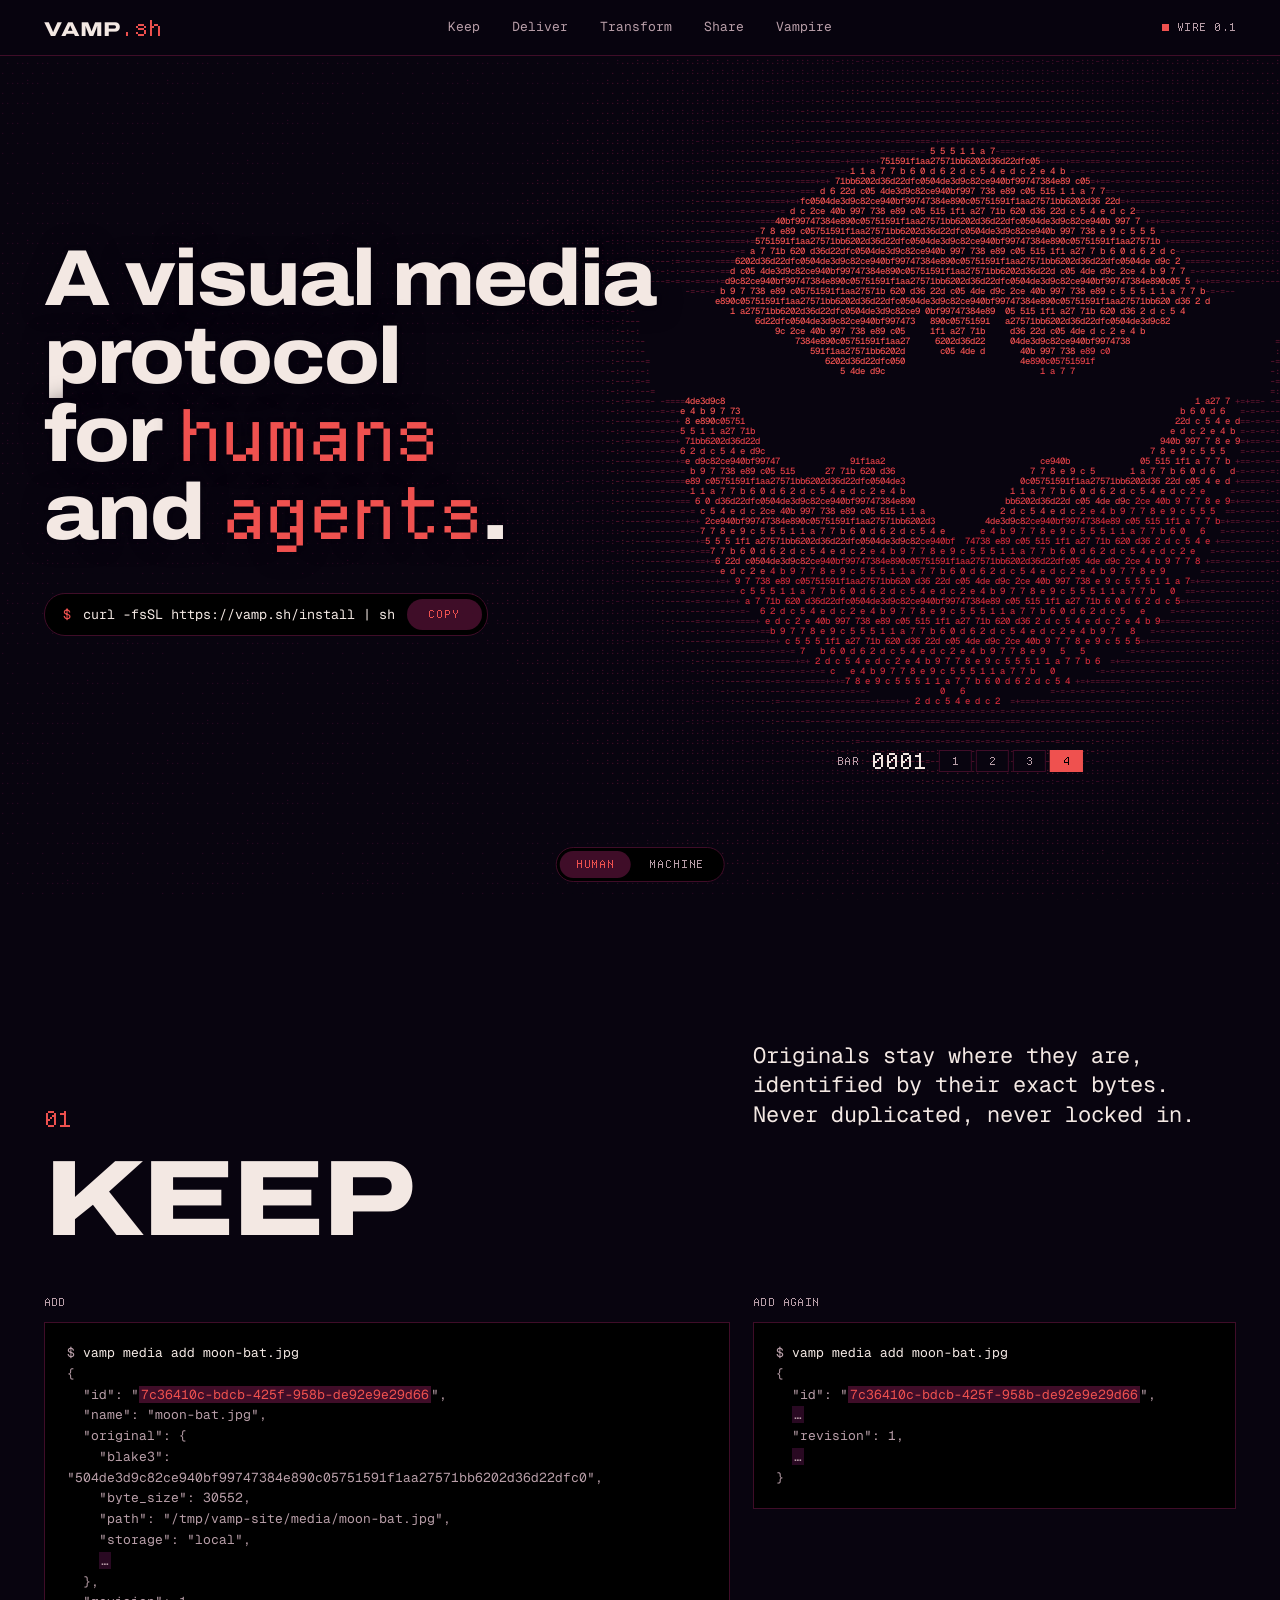
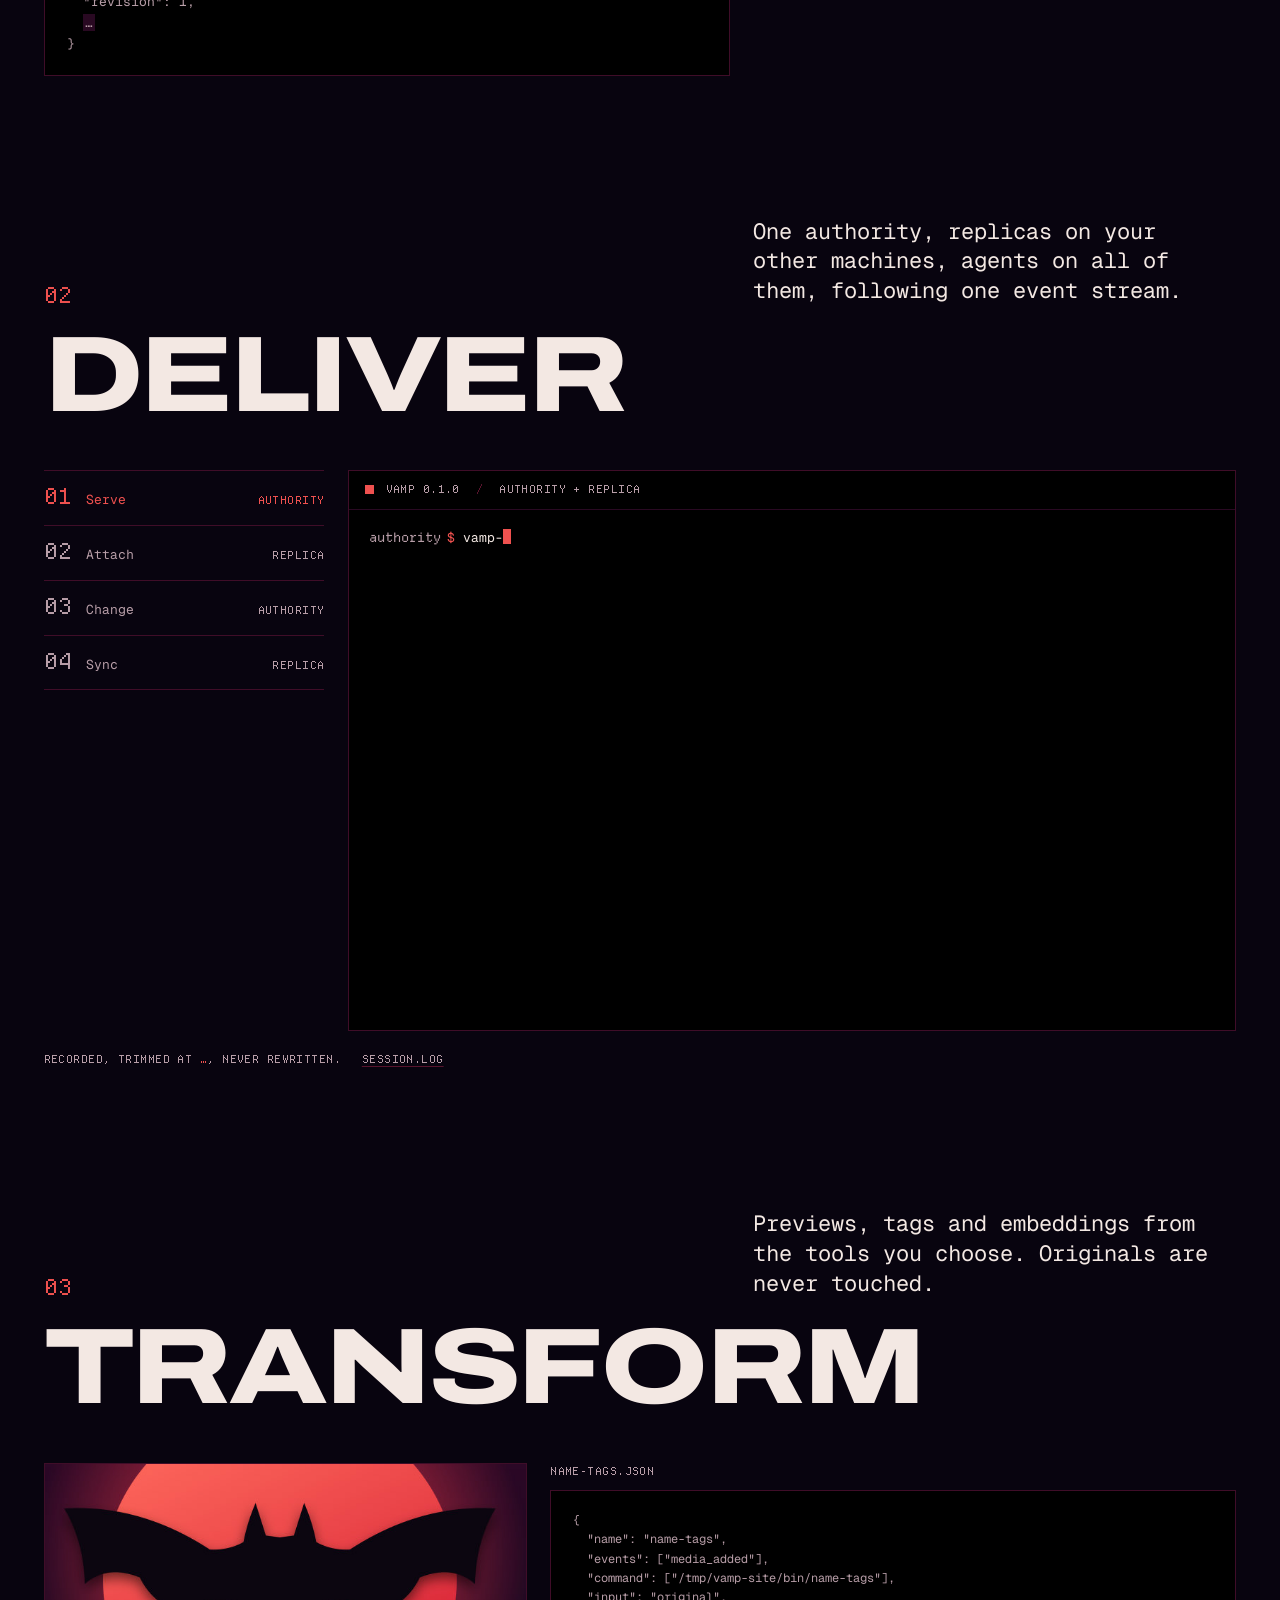
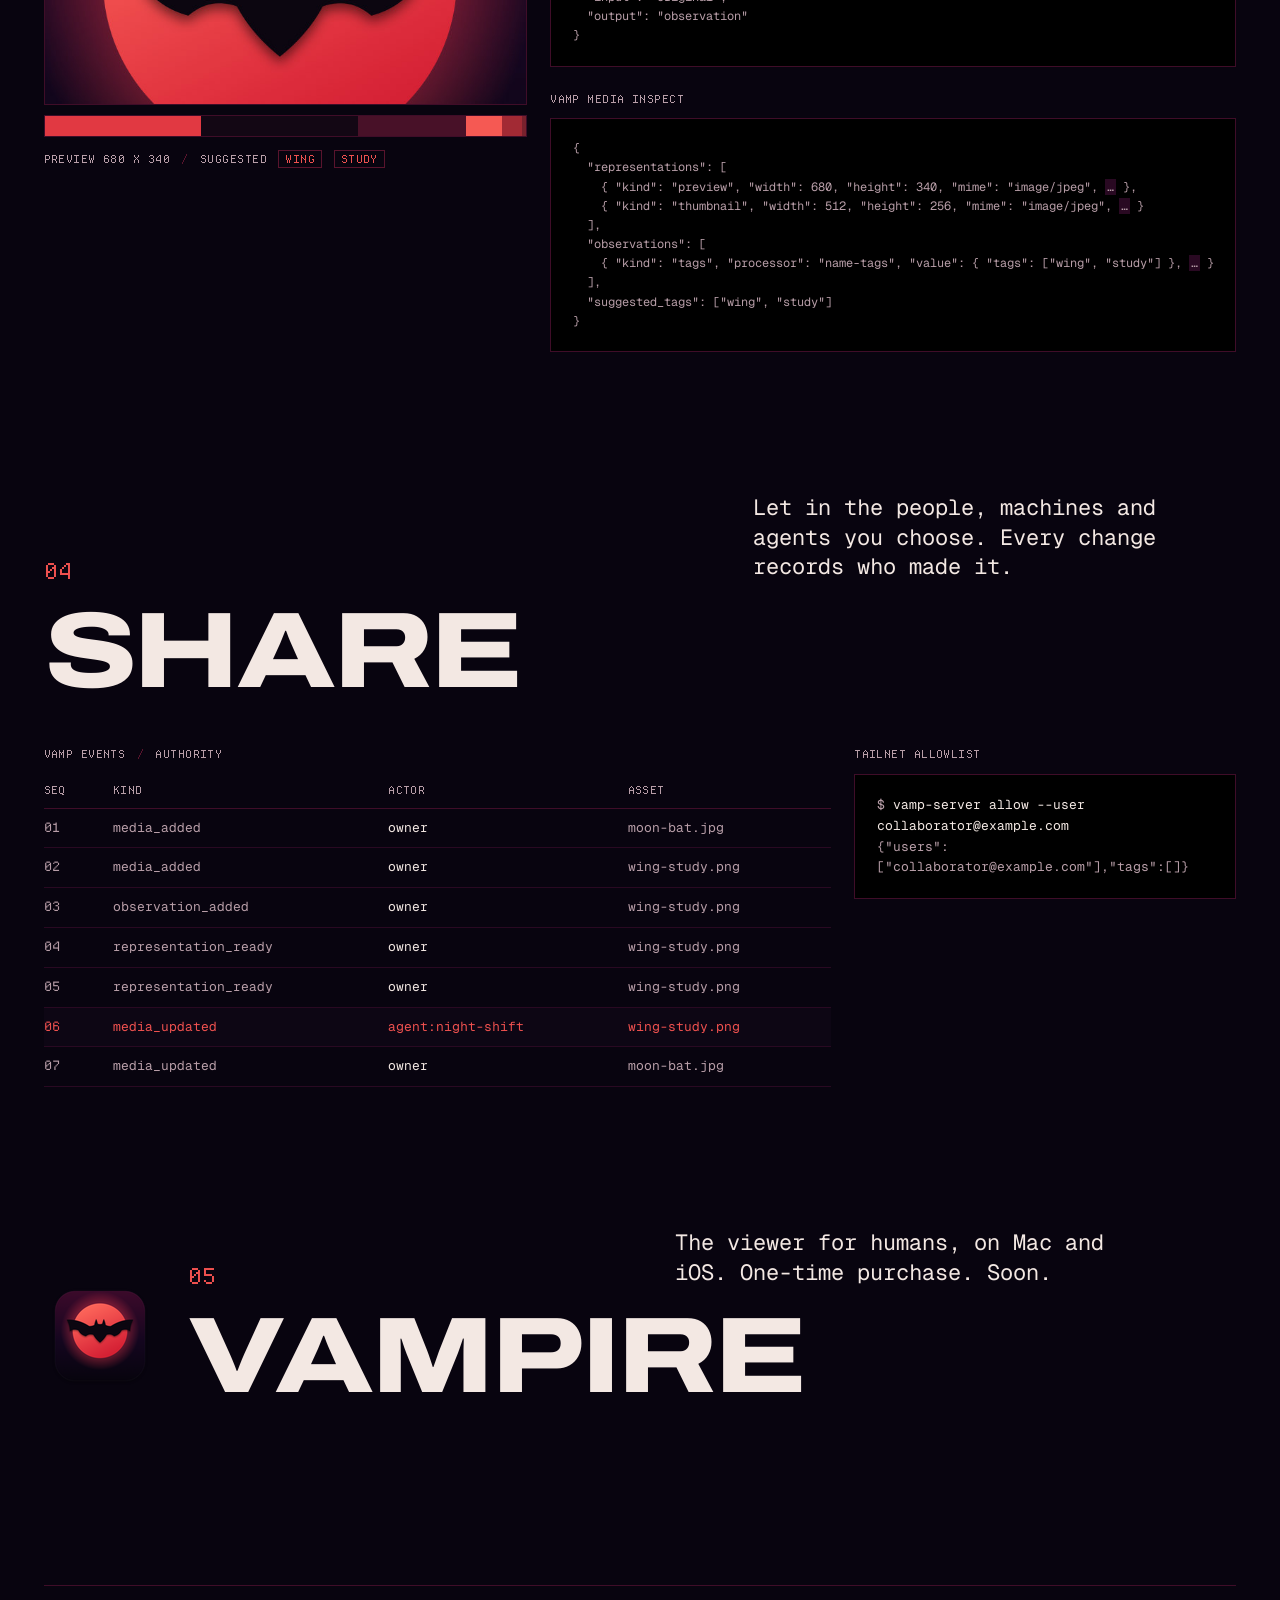
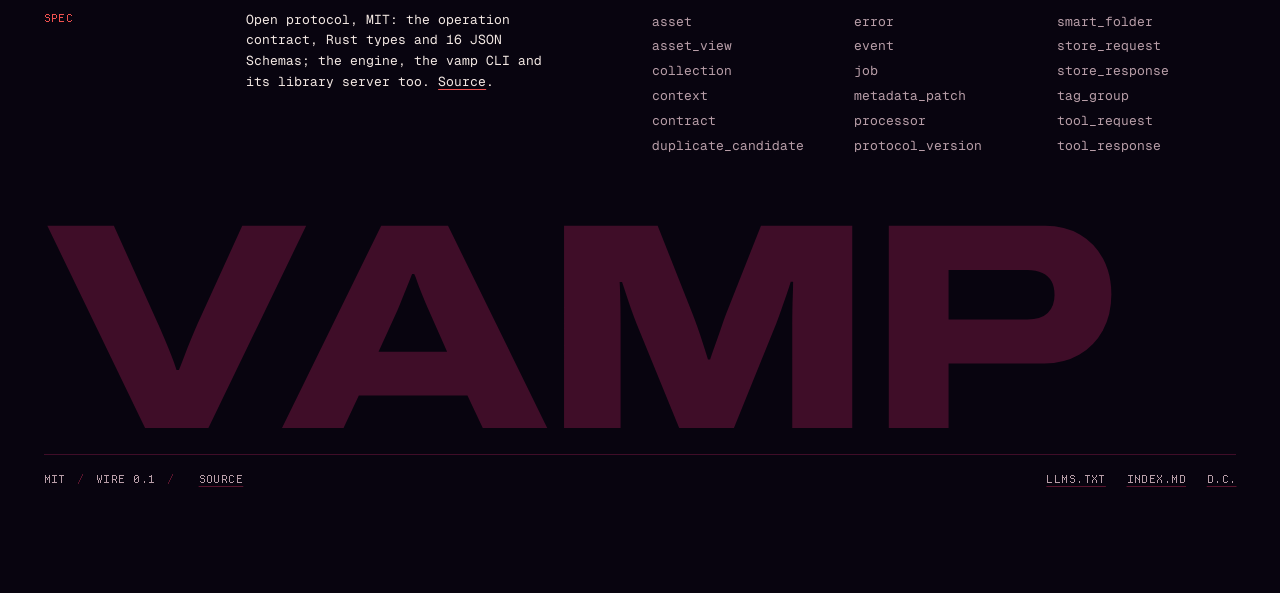
==== site/index.html @ 7be3e6a1 "site: remove hero figure caption and install note (VAMP-HERO-TWO-HOP-20261016)" ====
<!doctype html>
<html lang="en">
<head>
<meta charset="utf-8">
<meta name="viewport" content="width=device-width, initial-scale=1">
<title>VAMP — a visual media protocol for humans and agents</title>
<meta name="description" content="VAMP is an open, MIT-licensed visual media protocol for humans and agents: keep your media where it is, deliver it between machines and agents, transform it with your own tools, share it with who you choose.">
<meta name="theme-color" content="#08040f">
<meta name="color-scheme" content="dark">
<link rel="icon" href="favicon.ico" sizes="32x32">
<link rel="icon" href="favicon.svg" type="image/svg+xml">
<link rel="icon" href="icon-192.png" type="image/png" sizes="192x192">
<link rel="apple-touch-icon" href="apple-touch-icon.png">
<link rel="canonical" href="https://vamp.sh/">
<link rel="alternate" type="text/plain" href="llms.txt" title="llms.txt">
<link rel="alternate" type="text/markdown" href="index.md" title="Markdown">
<meta property="og:type" content="website">
<meta property="og:site_name" content="VAMP">
<meta property="og:title" content="VAMP — a visual media protocol for humans and agents">
<meta property="og:description" content="Keep your media where it is. Deliver it between machines and agents. Transform it with your own tools. Share it with who you choose.">
<meta property="og:url" content="https://vamp.sh/">
<meta property="og:image" content="https://vamp.sh/og.png">
<meta property="og:image:width" content="1200">
<meta property="og:image:height" content="630">
<meta property="og:image:alt" content="VAMP: a visual media protocol for humans and agents. The bat and moon drawn in ASCII, coral on aubergine.">
<meta name="twitter:card" content="summary_large_image">
<meta name="twitter:title" content="VAMP — a visual media protocol for humans and agents">
<meta name="twitter:description" content="Keep your media where it is. Deliver it between machines and agents. Transform it with your own tools. Share it with who you choose.">
<meta name="twitter:image" content="https://vamp.sh/og.png">
<link rel="stylesheet" href="styles.css">
</head>
<body data-view="human">
<a class="skip" href="#keep">Skip to content</a>

<header class="nav">
  <a class="brand" href="#top" aria-label="VAMP, top of page">VAMP<span>.sh</span></a>
  <nav class="nav-links" aria-label="Sections">
    <a href="#keep">Keep</a>
    <a href="#deliver">Deliver</a>
    <a href="#transform">Transform</a>
    <a href="#share">Share</a>
    <a href="#vampire">Vampire</a>
  </nav>
  <p class="nav-meta"><span class="dot" aria-hidden="true"></span>wire 0.1</p>
</header>

<main id="human">

  <section class="hero" id="top" aria-labelledby="hero-title">
    <canvas class="field" id="field" role="img" aria-label="The VAMP bat and moon, drawn in ASCII from the BLAKE3 digest of the icon"></canvas>
    <div class="hero-copy">
      <h1 id="hero-title">A visual media protocol for <span class="px">humans</span> and <span class="px">agents</span>.</h1>
      <div class="install">
        <div class="install-cmd">
          <span class="prompt" aria-hidden="true">$</span>
          <code id="install-cmd">curl -fsSL https://vamp.sh/install | sh</code>
          <button type="button" class="copy" data-copy="install-cmd" aria-label="Copy install command" aria-describedby="install-cmd"><span>Copy</span><span>Copied</span></button>
        </div>
        <p class="sr-only" id="copy-status" role="status" aria-live="polite"></p>
      </div>
    </div>
    <div class="stepper" id="stepper" aria-hidden="true">
      <p class="cap">Bar</p>
      <p class="bar-n" id="bar">0001</p>
      <ol class="beats" id="beats"><li>1</li><li>2</li><li>3</li><li>4</li></ol>
    </div>
  </section>

  <section class="section" id="keep" aria-labelledby="keep-title">
    <header class="head">
      <p class="label">01</p>
      <h2 id="keep-title">Keep</h2>
      <p class="line" data-line="keep">Originals stay where they are, identified by their exact bytes. Never duplicated, never locked in.</p>
    </header>
    <div class="keep">
      <div><p class="cap">Add</p><pre class="code card" id="keep-1"></pre></div>
      <div><p class="cap">Add again</p><pre class="code card" id="keep-2"></pre></div>
    </div>
  </section>

  <section class="section" id="deliver" aria-labelledby="deliver-title">
    <header class="head">
      <p class="label">02</p>
      <h2 id="deliver-title">Deliver</h2>
      <p class="line" data-line="deliver">One authority, replicas on your other machines, agents on all of them, following one event stream.</p>
    </header>
    <div class="session">
      <ol class="steps" id="steps" aria-label="Session steps"></ol>
      <div class="term">
        <p class="term-bar"><span class="sq" aria-hidden="true"></span>vamp 0.1.0 <i>/</i> authority + replica</p>
        <pre class="term-body" id="term" tabindex="0" role="region" aria-label="Recorded vamp session: an authority and a replica"></pre>
      </div>
    </div>
    <p class="cap note">Recorded, trimmed at <span class="cut">…</span>, never rewritten. <a href="session.log">session.log</a></p>
  </section>

  <section class="section" id="transform" aria-labelledby="transform-title">
    <header class="head">
      <p class="label">03</p>
      <h2 id="transform-title">Transform</h2>
      <p class="line" data-line="transform">Previews, tags and embeddings from the tools you choose. Originals are never touched.</p>
    </header>
    <div class="transform">
      <figure class="specimen">
        <img src="assets/wing-study-preview.jpg" width="680" height="340" loading="lazy" decoding="async" alt="wing-study.png, the bat's wing over the coral moon: the 680 × 340 preview VAMP generated">
        <div class="swatches" id="swatches" role="img" aria-label="Palette recorded on the asset"></div>
        <figcaption class="cap">preview 680 x 340 <i>/</i> suggested <span class="tag">wing</span> <span class="tag">study</span></figcaption>
      </figure>
      <div class="transform-code">
        <p class="cap">name-tags.json</p>
        <pre class="code card" id="spec-code"></pre>
        <p class="cap">vamp media inspect</p>
        <pre class="code card" id="inspect-code"></pre>
      </div>
    </div>
  </section>

  <section class="section" id="share" aria-labelledby="share-title">
    <header class="head">
      <p class="label">04</p>
      <h2 id="share-title">Share</h2>
      <p class="line" data-line="share">Let in the people, machines and agents you choose. Every change records who made it.</p>
    </header>
    <div class="share">
      <table class="log">
        <caption class="cap">vamp events <i>/</i> authority</caption>
        <thead><tr><th scope="col">seq</th><th scope="col">kind</th><th scope="col">actor</th><th scope="col">asset</th></tr></thead>
        <tbody id="events"></tbody>
      </table>
      <div class="allow">
        <p class="cap">Tailnet allowlist</p>
        <pre class="code card" id="allow-code"></pre>
      </div>
    </div>
  </section>

  <section class="section vampire" id="vampire" aria-labelledby="vampire-title">
    <img src="assets/vampire-icon-112.png" width="112" height="112" alt="The Vampire app icon: a black bat across a coral moon">
    <header class="head">
      <p class="label">05</p>
      <h2 id="vampire-title">Vampire</h2>
      <p class="line" data-line="vampire">The viewer for humans, on Mac and iOS. One-time purchase. Soon.</p>
    </header>
  </section>

  <footer class="foot">
    <div class="spec">
      <p class="cap">Spec</p>
      <p class="spec-line">Open protocol, MIT: the operation contract, Rust types and <span id="schema-count">16</span> JSON Schemas; the engine, the vamp CLI and its library server too. <a href="https://github.com/selfdrivingjazz/vamp">Source</a>.</p>
      <ul class="spec-roots" id="roots" aria-label="Schema roots"></ul>
    </div>
    <p class="foot-word" aria-hidden="true">VAMP</p>
    <div class="foot-row">
      <p class="cap">MIT <i>/</i> wire 0.1 <i>/</i> <a href="https://github.com/selfdrivingjazz/vamp">source</a></p>
      <p class="cap"><a href="llms.txt">llms.txt</a> <a href="index.md">index.md</a> <a href="#top" title="Da capo: from the top">D.C.</a></p>
    </div>
  </footer>
</main>

<main id="machine" class="machine" hidden aria-label="Machine view">
  <pre class="machine-doc" id="machine-doc"></pre>
</main>

<div class="toggle" role="group" aria-label="View">
  <button type="button" data-view="human" aria-pressed="true">Human</button>
  <button type="button" data-view="machine" aria-pressed="false">Machine</button>
</div>

<script src="data.js"></script>
<script src="bat-mask.js"></script>
<script src="field.js"></script>
<script src="content.js"></script>
<script src="app.js"></script>
</body>
</html>
---- site/styles.css ----
/* vamp.sh — three faces, three jobs:
   Archivo 800 (display), Geist Mono (everything read), Departure Mono (numbers and labels, on its 11 px grid). */
@font-face {
  font-family: "Archivo";
  src: url("fonts/archivo-800.woff2") format("woff2");
  font-weight: 800;
  font-stretch: 100% 125%;
  font-display: block;
}
@font-face {
  font-family: "Geist Mono";
  src: url("fonts/geist-mono.woff2") format("woff2");
  font-weight: 400 500;
  font-display: block;
}
@font-face {
  font-family: "Departure Mono";
  src: url("fonts/departure-mono.woff2") format("woff2");
  font-weight: 400;
  font-display: block;
}

:root {
  --ground: #08040f;
  --ground-2: #0d0614;
  --aub-1: #290922;
  --aub-2: #3f0d28;
  --aub-3: #59142d;
  --coral: #ef514f;
  --crimson: #ce2b39;
  --ink: #000;
  --paper: #f3e8e3;
  --muted: #b89ea8;

  --display: "Archivo", "Helvetica Neue", Arial, sans-serif;
  --mono: "Geist Mono", ui-monospace, "SF Mono", Menlo, monospace;
  --pixel: "Departure Mono", "Geist Mono", ui-monospace, monospace;

  /* type scale */
  --d1: clamp(44px, 6.2vw, 104px);
  --d2: clamp(52px, 8.4vw, 136px);
  --d3: 22px;
  --m: 13px;
  --px-s: 11px;
  --px-m: 22px;
  --px-l: 44px;
  --px-xl: 88px;

  /* space */
  --pad: clamp(20px, 3.4vw, 48px);
  --gap: clamp(16px, 1.8vw, 28px);
  --section: clamp(96px, 11vw, 168px);
  --nav-h: 56px;
}

*, *::before, *::after { box-sizing: border-box; }
html { background: var(--ground); color-scheme: dark; scroll-behavior: smooth; scroll-padding-top: calc(var(--nav-h) + 16px); }
body {
  margin: 0; background: var(--ground); color: var(--paper);
  font: 400 var(--m)/1.6 var(--mono);
  -webkit-font-smoothing: antialiased;
}
h1, h2, h3, p, pre, ol { margin: 0; }
ol { padding: 0; list-style: none; }
a { color: inherit; text-decoration: underline 1px var(--coral); text-underline-offset: 0.25em; }
a:hover { color: var(--coral); }
:focus-visible { outline: 2px solid var(--coral); outline-offset: 3px; }
code { font: inherit; }
i { font-style: normal; color: var(--aub-3); padding: 0 0.35em; }
.skip { position: absolute; left: -999px; top: 8px; z-index: 50; background: var(--coral); color: var(--ink); padding: 8px 12px; }
.skip:focus { left: 8px; }

/* roles */
.px { font-family: var(--pixel); font-weight: 400; font-stretch: 100%; letter-spacing: -0.02em; color: var(--coral); }
.cap { font-family: var(--pixel); font-size: var(--px-s); line-height: 1.6; letter-spacing: 0.04em; text-transform: uppercase; color: var(--muted); }
.cap a { text-decoration-color: var(--aub-3); margin-left: 1.2em; }
.cap a:first-child { margin-left: 0; }
.code {
  font-family: var(--mono); font-size: var(--m); line-height: 1.6; color: var(--muted);
  white-space: pre-wrap; overflow-wrap: anywhere;
}
.code b { color: var(--coral); font-weight: 400; }
.code span { color: var(--muted); }

/* ── nav ── */
.nav {
  position: sticky; top: 0; z-index: 20; height: var(--nav-h);
  display: grid; grid-template-columns: 1fr auto 1fr; align-items: center; gap: var(--gap);
  padding: 0 var(--pad); background: rgba(8, 4, 15, 0.94); border-bottom: 1px solid var(--aub-2);
}
.brand { font: 800 20px/1 var(--display); font-stretch: 125%; text-decoration: none; justify-self: start; }
.brand span { font: 400 var(--px-m)/1 var(--pixel); color: var(--coral); }
.nav-links { display: flex; gap: 32px; }
.nav-links a { text-decoration: none; color: var(--muted); }
.nav-links a:hover { color: var(--paper); }
.nav-meta { justify-self: end; font: 400 var(--px-s)/1 var(--pixel); letter-spacing: 0.04em; text-transform: uppercase; color: var(--muted); display: flex; align-items: center; gap: 8px; }
.dot { width: 7px; height: 7px; background: var(--coral); }

/* ── hero ── */
.hero {
  position: relative; isolation: isolate; overflow: hidden;
  min-height: max(640px, calc(100svh - var(--nav-h)));
  display: grid; grid-template-columns: repeat(12, minmax(0, 1fr)); grid-template-rows: auto 1fr;
  column-gap: var(--gap); padding: 32px var(--pad) 112px;
}
.field { position: absolute; inset: 0; width: 100%; height: 100%; z-index: -1; }
/* Centered in the space between the nav and the HUMAN | MACHINE pill, level with the moon. */
.hero-copy { grid-column: 1 / span 7; grid-row: 1 / -1; align-self: center; min-width: 0; }
.hero h1 {
  font: 800 var(--d1)/0.98 var(--display); font-stretch: 112%; letter-spacing: -0.022em;
  text-wrap: balance; text-shadow: 0 0 24px var(--ground), 0 0 4px var(--ground);
}
.hero h1 .px { font-size: 0.9em; }
/* The install one-liner: one terminal line in a pill, copied exactly by the button (app.js). */
.install { margin-top: clamp(28px, 3.2vw, 48px); display: grid; gap: 12px; justify-items: start; }
.install-cmd {
  display: flex; align-items: center; gap: 12px; max-width: 100%;
  padding: 5px 5px 5px 18px; background: var(--ink); border: 1px solid var(--aub-2); border-radius: 21px;
  font: 400 clamp(var(--m), 1.05vw, 15px)/1.5 var(--mono); color: var(--paper);
}
.install-cmd .prompt { color: var(--coral); user-select: none; -webkit-user-select: none; }
/* One click selects the whole command, for copying by hand. */
.install-cmd code { min-width: 0; white-space: pre-wrap; overflow-wrap: anywhere; cursor: text; user-select: all; -webkit-user-select: all; }
.install-cmd code::selection { background: var(--coral); color: var(--ink); }
.copy {
  all: unset; box-sizing: border-box; flex: none; margin-left: auto; cursor: pointer; user-select: none; -webkit-user-select: none;
  display: grid; padding: 10px 14px; border-radius: 999px; background: var(--aub-2); color: var(--coral);
  font: 400 var(--px-s)/1 var(--pixel); letter-spacing: 0.08em; text-transform: uppercase;
}
/* Both labels share one cell, so Copy -> Copied never changes the pill's width. */
.copy > span { grid-area: 1 / 1; text-align: center; }
.copy > span + span, .copy.done > span:first-child { visibility: hidden; }
.copy.done > span + span { visibility: visible; }
.copy:hover { color: var(--paper); }
.copy.done { background: var(--coral); color: var(--ink); }
.copy:focus-visible { outline: 2px solid var(--coral); outline-offset: 2px; }
.sr-only { position: absolute; width: 1px; height: 1px; margin: -1px; padding: 0; overflow: hidden; clip: rect(0 0 0 0); white-space: nowrap; border: 0; }
/* The stepper: an instrument under the moon (positioned from the field's geometry in app.js). */
.stepper { position: absolute; left: 75%; top: 80%; transform: translateX(-50%); display: flex; align-items: center; gap: 12px; }
.bar-n { font: 400 var(--px-m)/1 var(--pixel); font-variant-numeric: tabular-nums; color: var(--paper); }
.beats { display: flex; gap: 4px; }
.beats li { width: 33px; height: 22px; display: grid; place-items: center; font: 400 var(--px-s)/1 var(--pixel); color: var(--muted); border: 1px solid var(--aub-2); background: var(--ground); }
.beats li.on { background: var(--coral); border-color: var(--coral); color: var(--ink); }

/* ── sections: label, one line, one artifact ── */
.section { padding: var(--section) var(--pad) 0; }
.head { display: grid; grid-template-columns: repeat(12, minmax(0, 1fr)); column-gap: var(--gap); align-items: end; margin-bottom: 48px; }
.label { grid-column: 1 / span 6; grid-row: 1; align-self: end; font: 400 var(--px-m)/1 var(--pixel); color: var(--coral); margin-bottom: 24px; }
.head h2 { grid-column: 1 / -1; grid-row: 2; font: 800 var(--d2)/0.86 var(--display); font-stretch: 125%; letter-spacing: -0.03em; text-transform: uppercase; }
.line { grid-column: 8 / -1; grid-row: 1; align-self: end; margin-bottom: 24px; font: 400 var(--d3)/1.35 var(--mono); color: var(--paper); max-width: 36ch; text-wrap: pretty; }
.note { margin-top: 20px; }
.cut { color: var(--coral); }
.card { background: var(--ink); border: 1px solid var(--aub-2); padding: 20px 22px; }
.card .cmd { color: var(--paper); }
mark { background: var(--aub-2); color: var(--coral); padding: 0 2px; }

/* 01 · keep */
.keep { display: grid; grid-template-columns: repeat(12, minmax(0, 1fr)); column-gap: var(--gap); align-items: start; }
.keep > div { display: grid; gap: 10px; min-width: 0; }
.keep > div:first-child { grid-column: 1 / span 7; }
.keep > div:last-child { grid-column: 8 / -1; }

/* 02 · deliver (terminal) */
.session { display: grid; grid-template-columns: repeat(12, minmax(0, 1fr)); column-gap: var(--gap); align-items: start; }
.steps { grid-column: 1 / span 3; border-top: 1px solid var(--aub-2); }
.steps li { border-bottom: 1px solid var(--aub-2); }
.steps button {
  all: unset; box-sizing: border-box; cursor: pointer; width: 100%;
  display: flex; align-items: baseline; gap: 14px; padding: 14px 0; color: var(--muted);
}
.steps button:focus-visible { outline: 2px solid var(--coral); outline-offset: -2px; }
.steps .n { font: 400 var(--px-m)/1 var(--pixel); }
.steps .where { margin-left: auto; font: 400 var(--px-s)/1 var(--pixel); letter-spacing: 0.04em; text-transform: uppercase; color: var(--muted); }
.steps li.done button { color: var(--paper); }
.steps li.on button, .steps li.on .where { color: var(--coral); }
.term { grid-column: 4 / -1; min-width: 0; background: var(--ink); border: 1px solid var(--aub-2); }
.term-bar { display: flex; align-items: center; gap: 12px; padding: 10px 16px; border-bottom: 1px solid var(--aub-1); font: 400 var(--px-s)/1.6 var(--pixel); letter-spacing: 0.04em; text-transform: uppercase; color: var(--muted); }
.sq { width: 9px; height: 9px; background: var(--coral); }
.term-body {
  height: 520px; overflow: hidden auto; padding: 18px 20px 22px;
  font: 400 var(--m)/1.6 var(--mono); color: var(--muted); white-space: pre-wrap; overflow-wrap: anywhere;
  scrollbar-width: thin; scrollbar-color: var(--aub-2) transparent;
}
.term-body .cmd { color: var(--paper); }
.host { font-family: var(--pixel); color: var(--muted); margin-right: 0.5em; }
.prompt, .err { color: var(--coral); }
.exit { color: var(--muted); }
.caret { display: inline-block; width: 0.6em; height: 1.15em; background: var(--coral); vertical-align: -0.2em; }
.j-s { color: var(--paper); }
.j-n, .j-l { color: var(--coral); }
.j-cut { color: var(--coral); background: var(--aub-1); padding: 0 2px; }

/* 03 · transform */
.transform { display: grid; grid-template-columns: repeat(12, minmax(0, 1fr)); column-gap: var(--gap); align-items: start; }
.specimen { grid-column: 1 / span 5; margin: 0; }
.specimen img { display: block; width: 100%; height: auto; border: 1px solid var(--aub-2); }
.swatches { display: flex; height: 22px; margin: 10px 0 14px; outline: 1px solid var(--aub-2); outline-offset: -1px; }
.tag { color: var(--coral); border: 1px solid var(--aub-3); padding: 1px 6px; margin-left: 4px; }
.transform-code { grid-column: 6 / -1; min-width: 0; display: grid; gap: 10px; }
.transform-code .card + .cap { margin-top: 14px; }
#spec-code, #inspect-code { white-space: pre; overflow-x: auto; font-size: 12px; }

/* 04 · share */
.share { display: grid; grid-template-columns: repeat(12, minmax(0, 1fr)); column-gap: var(--gap); align-items: start; }
.log { grid-column: 1 / span 8; border-collapse: collapse; font: 400 var(--m)/1.6 var(--mono); }
.log caption { text-align: left; padding-bottom: 10px; }
.log th { text-align: left; font: 400 var(--px-s)/1.6 var(--pixel); letter-spacing: 0.04em; text-transform: uppercase; color: var(--muted); padding: 8px 24px 8px 0; border-bottom: 1px solid var(--aub-2); }
.log td { padding: 9px 24px 9px 0; border-bottom: 1px solid var(--aub-1); color: var(--muted); white-space: nowrap; }
.log td:first-child { font-family: var(--pixel); }
.log td:nth-child(3) { color: var(--paper); }
.log tr.hot td { color: var(--coral); background: var(--ground-2); }
.allow { grid-column: 9 / -1; min-width: 0; display: grid; gap: 10px; }

/* 05 · vampire */
.vampire { display: grid; grid-template-columns: 112px minmax(0, 1fr); column-gap: 32px; align-items: end; }
.vampire img { border-radius: 24px; display: block; margin-bottom: 52px; }
.vampire .head { grid-template-columns: repeat(11, minmax(0, 1fr)); margin-bottom: 40px; }
.vampire .line { grid-column: 6 / -1; }

/* footer: spec */
.foot { padding: var(--section) var(--pad) 104px; }
.spec { display: grid; grid-template-columns: repeat(12, minmax(0, 1fr)); column-gap: var(--gap); padding: 24px 0 64px; border-top: 1px solid var(--aub-2); }
.spec > .cap { grid-column: 1 / span 2; color: var(--coral); }
.spec-line { grid-column: 3 / span 4; color: var(--paper); max-width: 40ch; }
.spec-roots { grid-column: 7 / -1; list-style: none; margin: 0; padding: 0; columns: 3; column-gap: var(--gap); color: var(--muted); }
.spec-roots li { padding: 2px 0; }
.foot-word { font: 800 clamp(72px, 23vw, 380px)/0.74 var(--display); font-stretch: 125%; letter-spacing: -0.045em; color: var(--aub-2); border-bottom: 1px solid var(--aub-2); padding-bottom: 14px; }
.foot-row { display: flex; justify-content: space-between; flex-wrap: wrap; gap: 12px 32px; padding-top: 16px; }

/* HUMAN | MACHINE */
.toggle { position: fixed; left: 50%; bottom: 18px; transform: translateX(-50%); z-index: 40; display: flex; gap: 2px; padding: 3px; background: var(--ink); border: 1px solid var(--aub-2); border-radius: 999px; }
.toggle button {
  all: unset; cursor: pointer; padding: 8px 16px; border-radius: 999px;
  font: 400 var(--px-s)/1 var(--pixel); letter-spacing: 0.08em; text-transform: uppercase; color: var(--muted);
}
.toggle button:hover { color: var(--paper); }
.toggle button[aria-pressed="true"] { background: var(--aub-2); color: var(--coral); }
.toggle button:focus-visible { outline: 2px solid var(--coral); outline-offset: 1px; }

/* machine view */
body[data-view="machine"] .nav { display: none; }
.machine { min-height: 100vh; padding: 48px var(--pad) 120px; }
.machine-doc { max-width: 96ch; margin: 0 auto; font: 400 13.5px/1.62 var(--mono); color: var(--coral); white-space: pre-wrap; overflow-wrap: anywhere; }
.machine-doc .h { color: var(--paper); font-weight: 500; }
.machine-doc .art { display: block; color: var(--crimson); line-height: 1.16; white-space: pre; overflow: hidden; font-size: min(1em, calc((100vw - 2 * var(--pad)) / 46)); }
.machine-doc a { color: var(--coral); text-decoration-color: var(--aub-3); }
.machine-doc a:hover { color: var(--paper); }

/* 404 */
.lost { min-height: 100svh; display: grid; grid-template-rows: auto 1fr auto; padding: 32px var(--pad); position: relative; isolation: isolate; overflow: hidden; }
.lost h1 { align-self: end; font: 800 var(--d2)/0.86 var(--display); font-stretch: 125%; letter-spacing: -0.03em; text-transform: uppercase; padding-bottom: 32px; }
.lost h1 .px { font-size: 0.92em; }


@media (prefers-reduced-motion: reduce) {
  html { scroll-behavior: auto; }
}

/* ── tablet ── */
@media (max-width: 1100px) {
  .hero-copy { grid-column: 1 / span 6; }
  .line { grid-column: 1 / -1; grid-row: 3; margin: 24px 0 0; max-width: 40ch; }
  .label { grid-column: 1 / -1; }
  .keep > div:first-child, .keep > div:last-child { grid-column: 1 / -1; }
  .keep > div:last-child { margin-top: 24px; }
  .vampire .line { grid-column: 1 / -1; }
  .steps { grid-column: 1 / span 4; }
  .term { grid-column: 5 / -1; }
  .log { grid-column: 1 / -1; }
  .allow { grid-column: 1 / span 8; margin-top: 32px; }
  .spec > .cap { grid-column: 1 / -1; margin-bottom: 12px; }
  .spec-line { grid-column: 1 / span 5; }
  .spec-roots { grid-column: 6 / -1; columns: 2; }
}
@media (max-width: 860px) {
  .nav { grid-template-columns: 1fr auto; }
  .nav-links { display: none; }
  .session .steps, .session .term { grid-column: 1 / -1; }
  .steps { display: grid; grid-template-columns: repeat(2, minmax(0, 1fr)); column-gap: 16px; margin-bottom: 20px; }
  .specimen, .transform-code { grid-column: 1 / -1; }
  .transform-code { margin-top: 32px; }
  .allow { grid-column: 1 / -1; }
  .spec-line, .spec-roots { grid-column: 1 / -1; }
  .spec-roots { margin-top: 20px; }
}
/* ── phone ── */
@media (max-width: 600px) {
  :root { --m: 12px; --d3: 18px; --d2: 11.4vw; }
  .hero { min-height: calc(100svh - var(--nav-h)); padding-top: 20px; padding-bottom: 104px; grid-template-rows: 84vw 1fr; }
  .hero-copy { grid-column: 1 / -1; grid-row: 2; align-self: center; }
  .hero h1 { font-size: 40px; line-height: 1; }
  .install { margin-top: 24px; }
  /* Narrow enough that the command breaks only after -fsSL, down to 360 px. */
  .install-cmd { padding-left: 14px; gap: 8px; }
  .copy { padding: 10px; }
  .head { margin-bottom: 32px; }
  .vampire img { margin-bottom: 0; }
  .card { padding: 14px; }
  .steps { grid-template-columns: 1fr 1fr; }
  .steps .where { display: none; }
  .term-body { height: 440px; padding: 14px; }
  .log { display: block; overflow-x: auto; }
  .log th, .log td { padding-right: 14px; }
  .log th:nth-child(4), .log td:nth-child(4) { display: none; }
  .vampire { grid-template-columns: 1fr; }
  .vampire img { width: 72px; height: 72px; border-radius: 16px; margin: 0 0 24px; }
  .spec-roots { columns: 2; }
  .foot { padding-bottom: 112px; }
  .foot-row { flex-direction: column; }
  .machine { padding-top: 28px; }
  .machine-doc { font-size: 11.5px; }
}
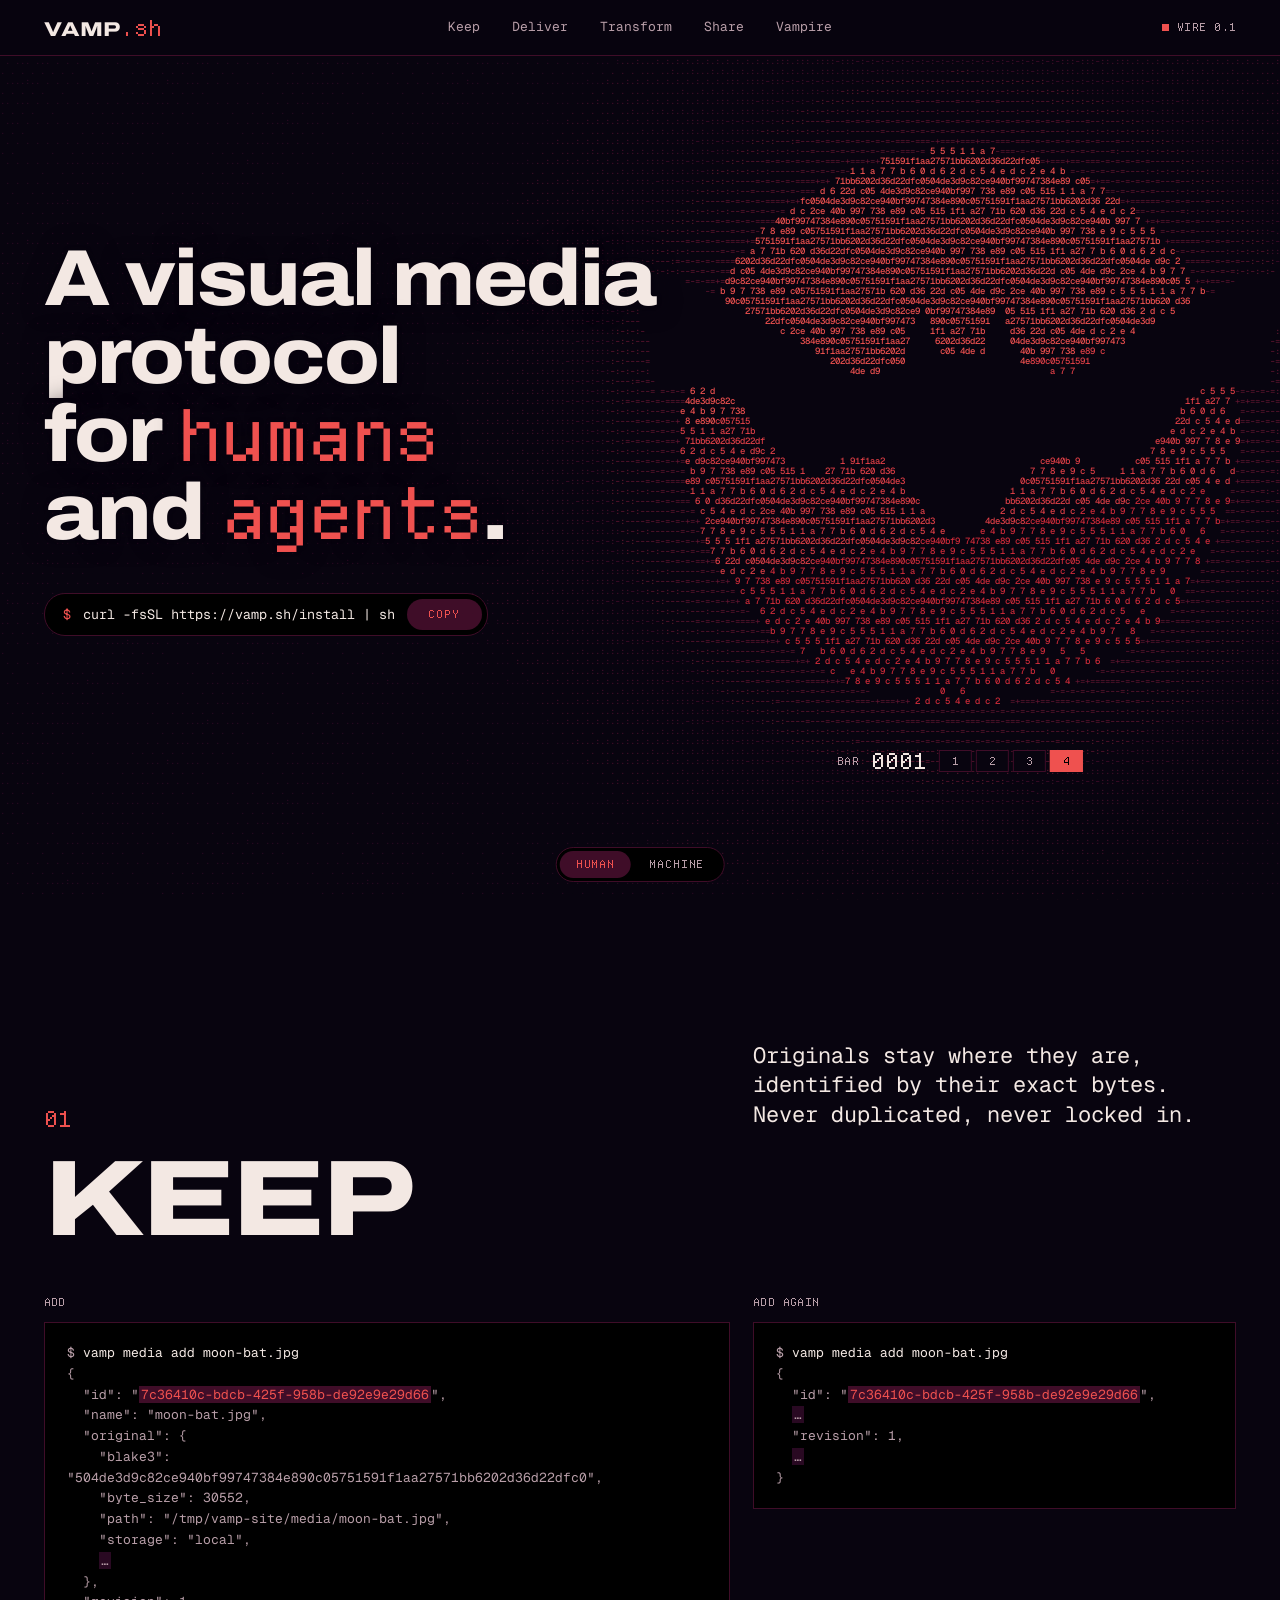
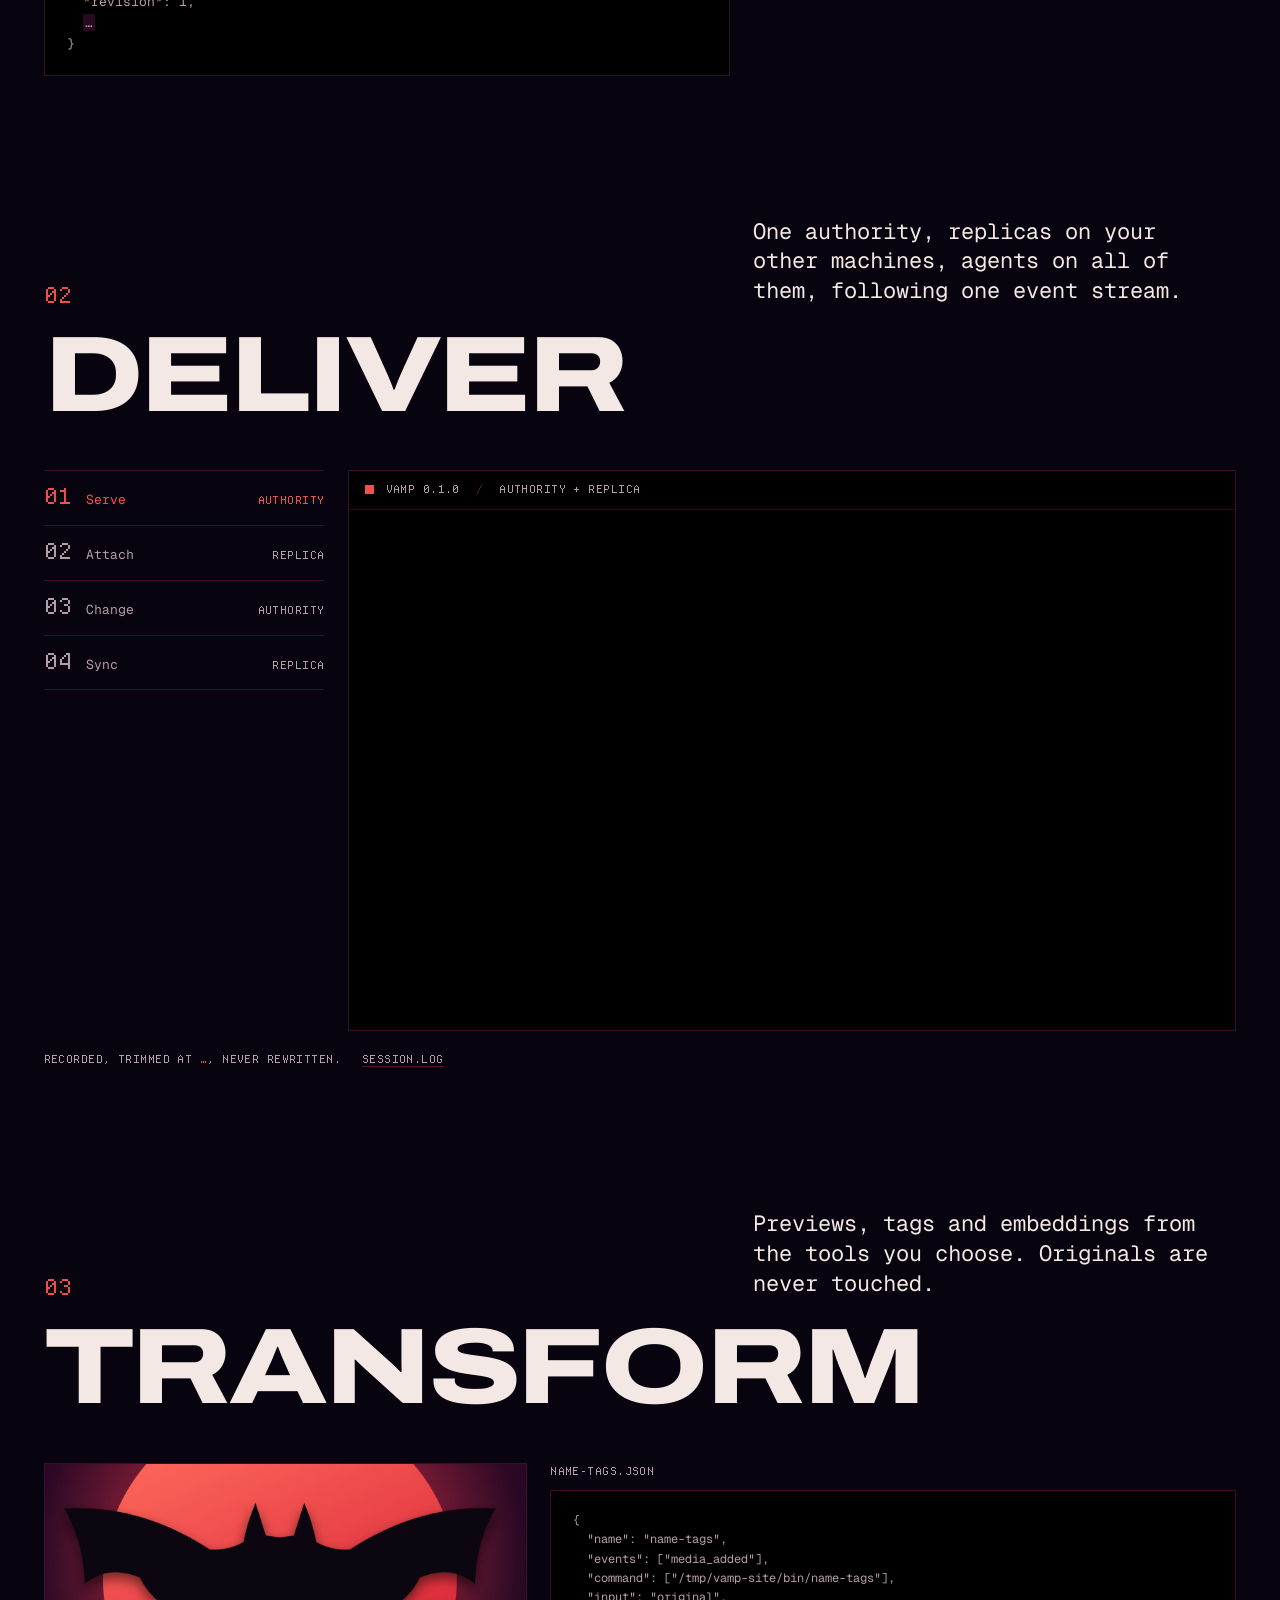
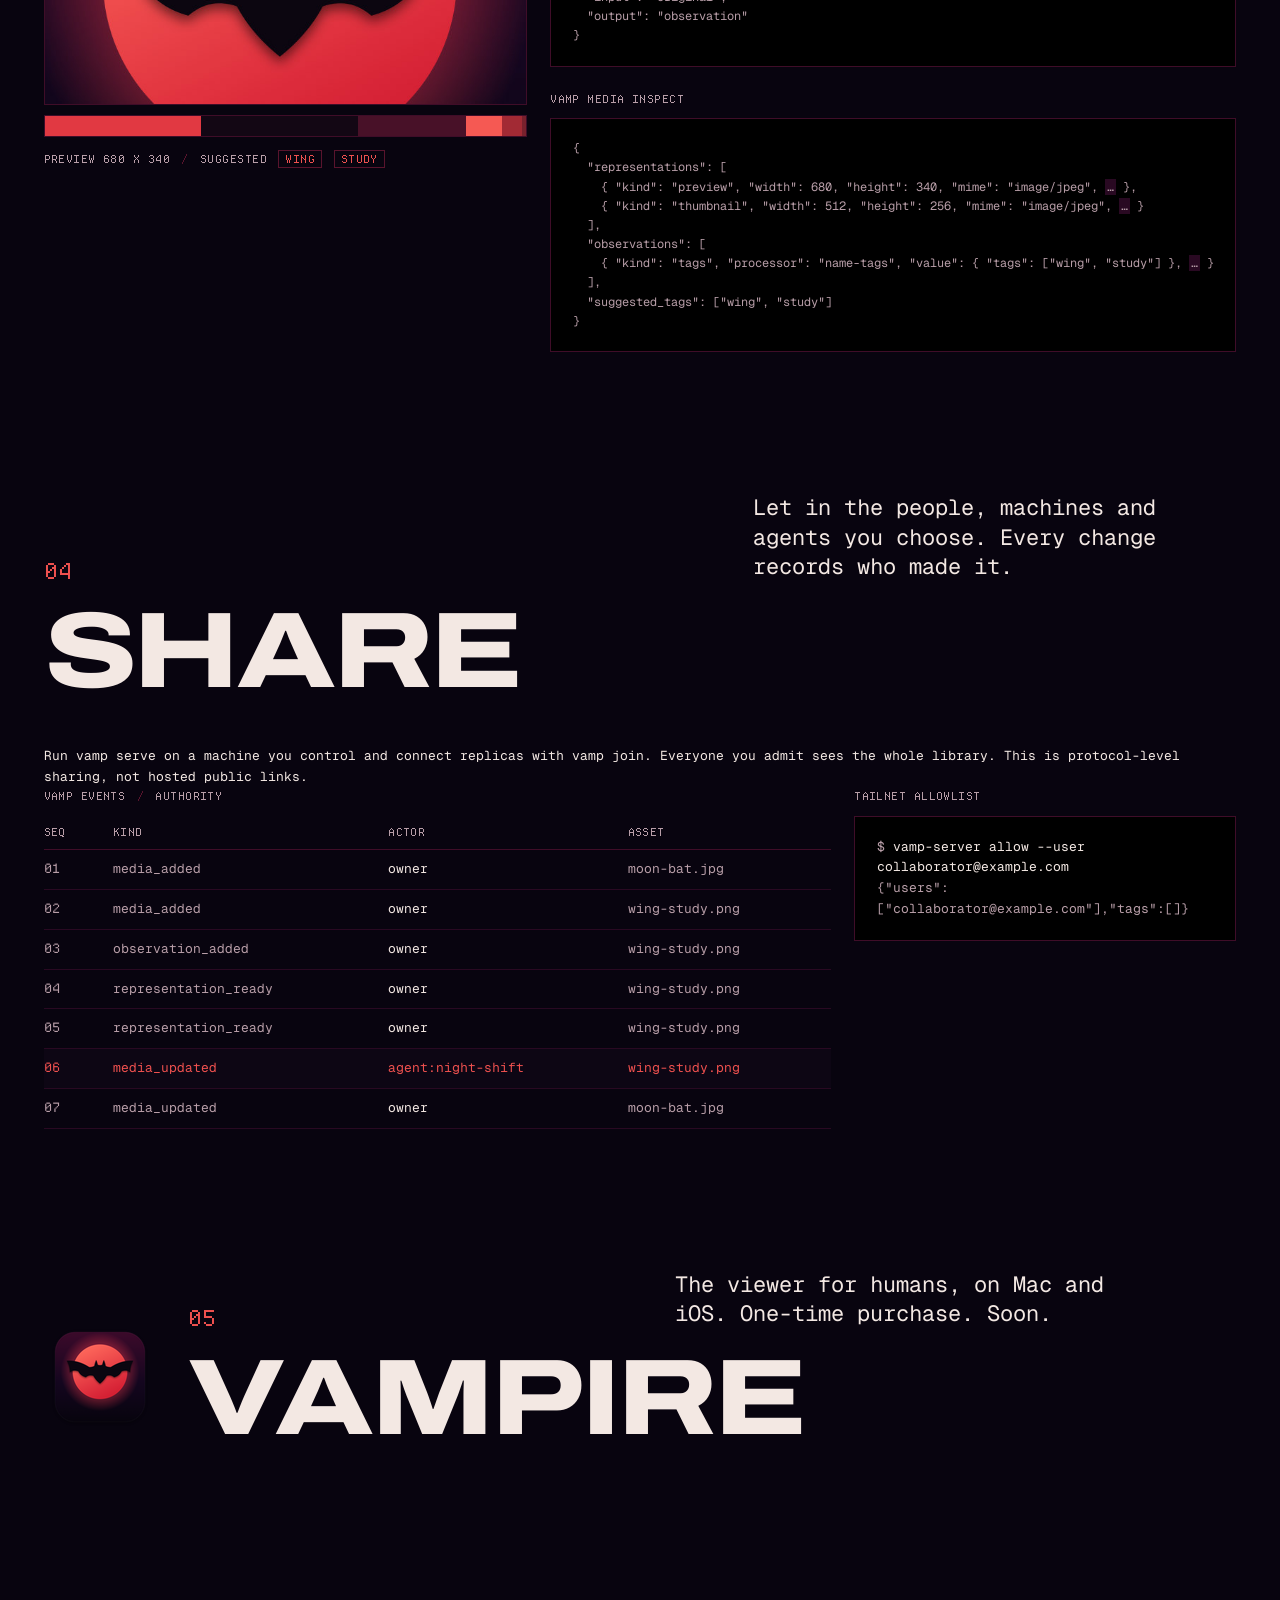
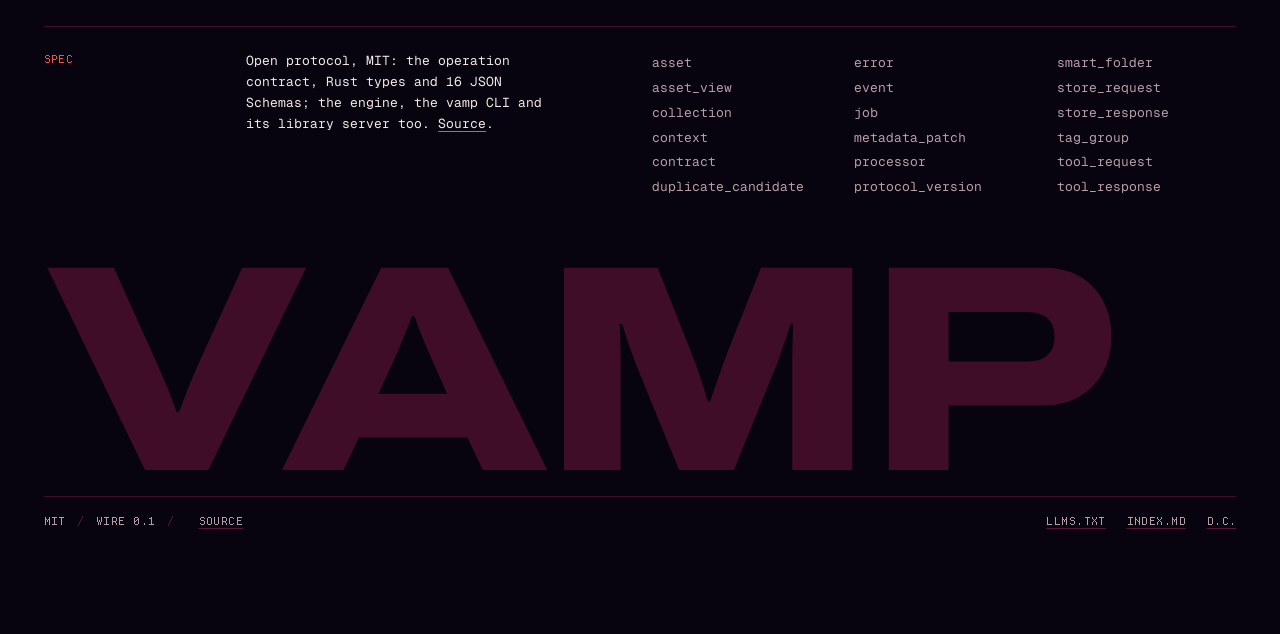
==== commit eb339f1f: "site: park hosted Share and keep Mac pricing" ====
--- a/site/index.html
+++ b/site/index.html
@@ -121,6 +121,7 @@
       <h2 id="share-title">Share</h2>
       <p class="line" data-line="share">Let in the people, machines and agents you choose. Every change records who made it.</p>
     </header>
+    <p>Run <code>vamp serve</code> on a machine you control and connect replicas with <code>vamp join</code>. Everyone you admit sees the whole library. This is protocol-level sharing, not hosted public links.</p>
     <div class="share">
       <table class="log">
         <caption class="cap">vamp events <i>/</i> authority</caption>
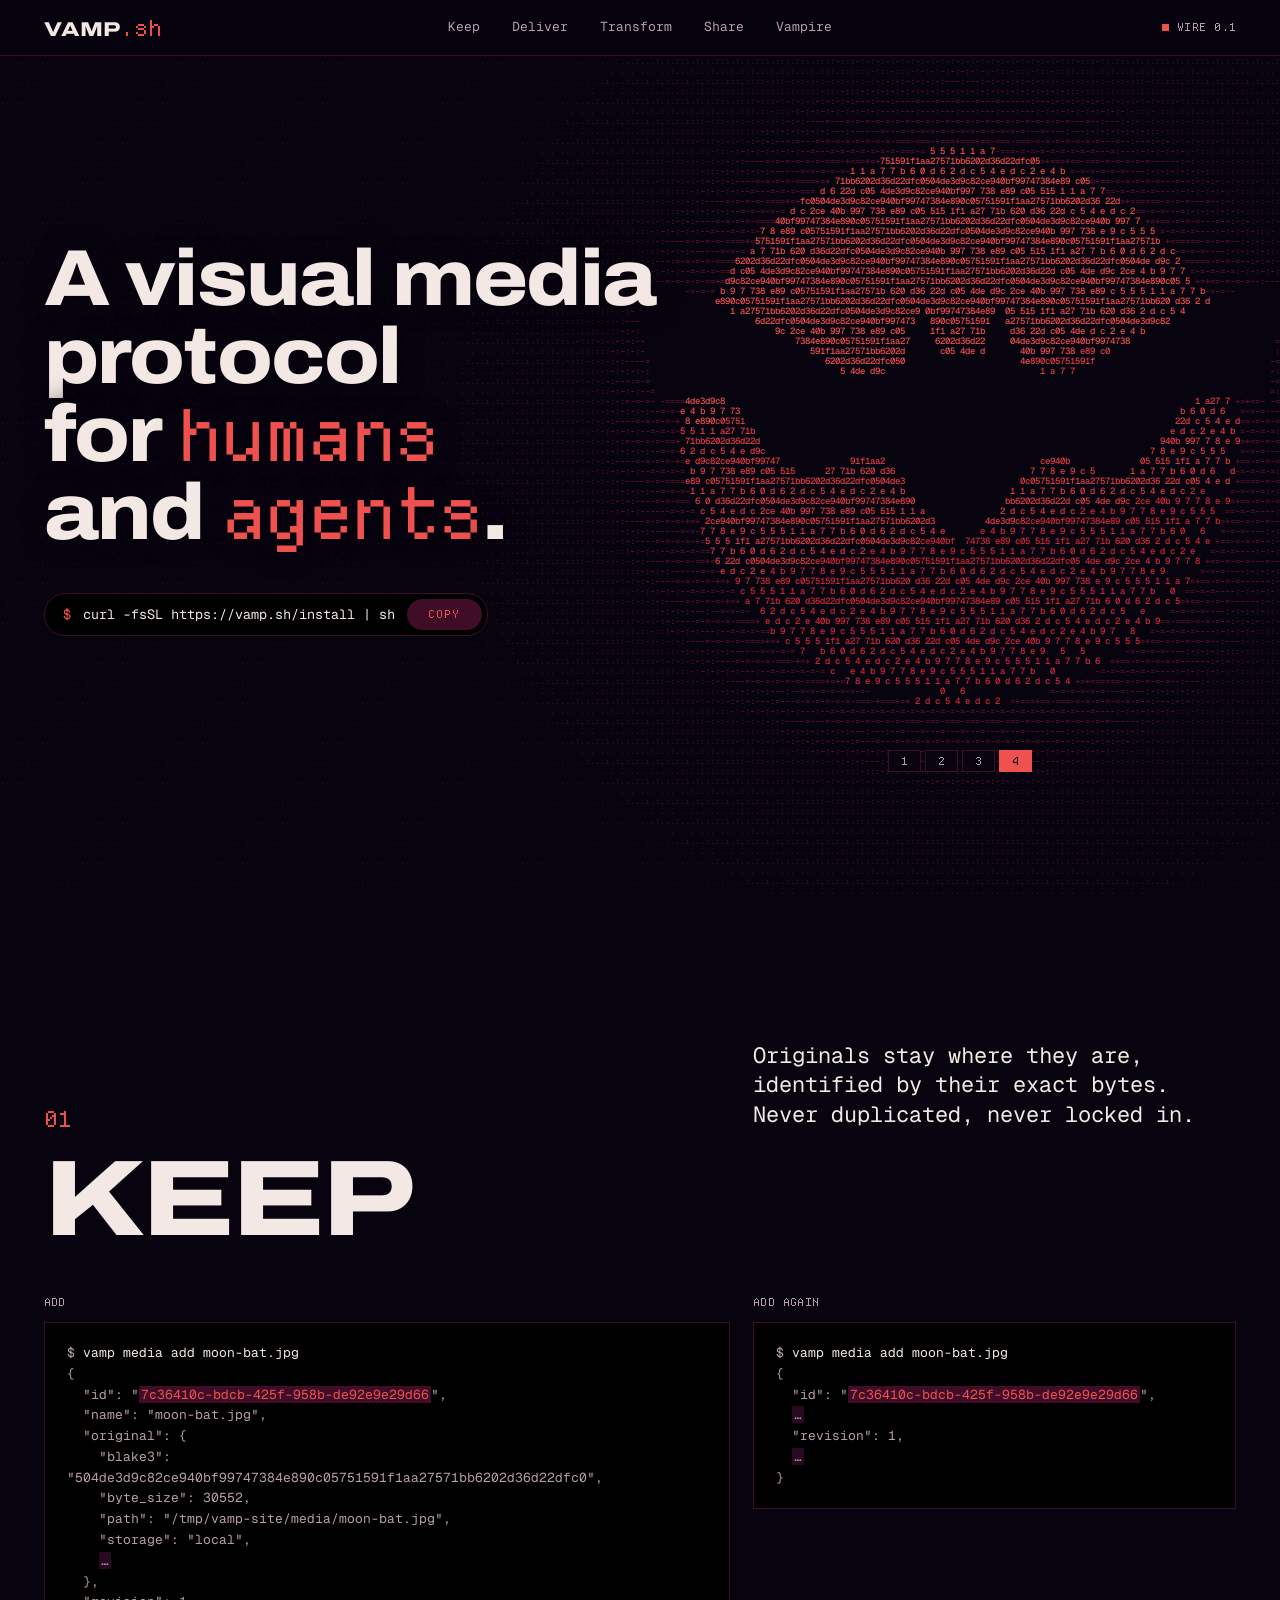
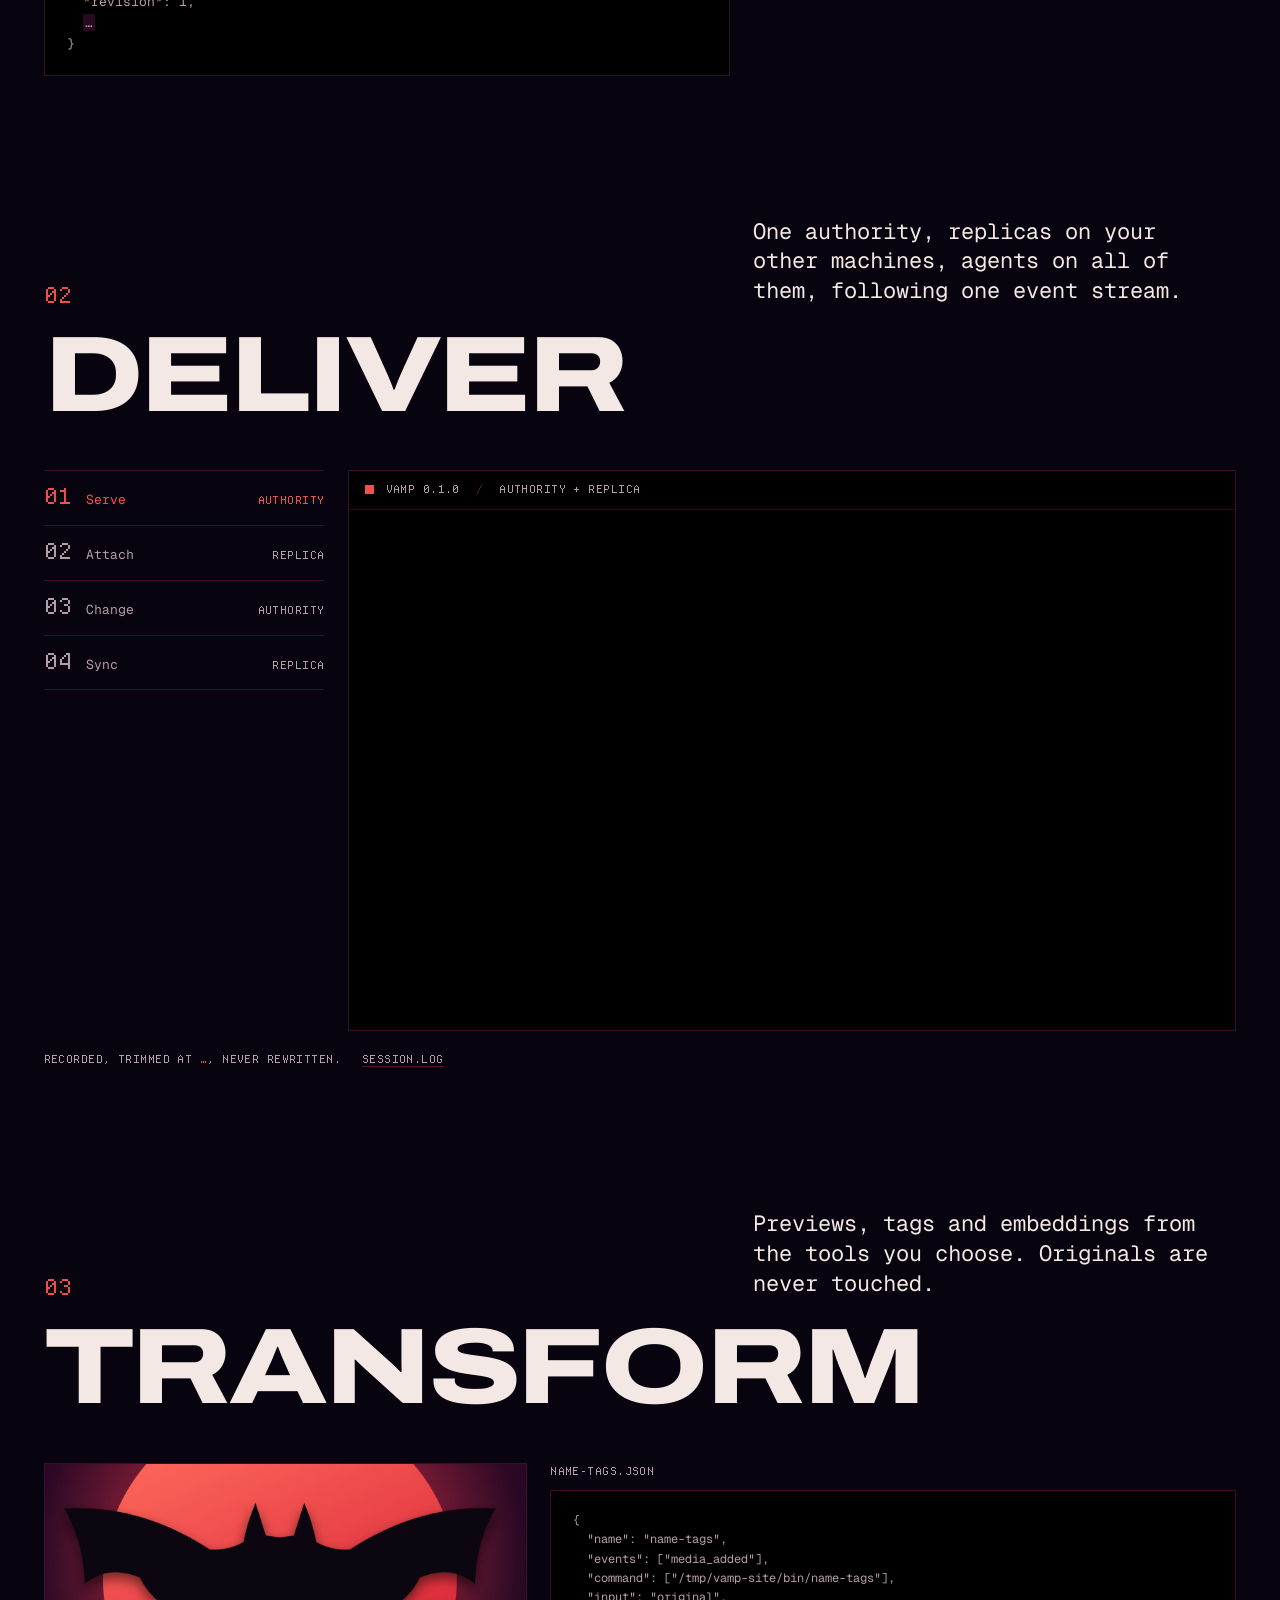
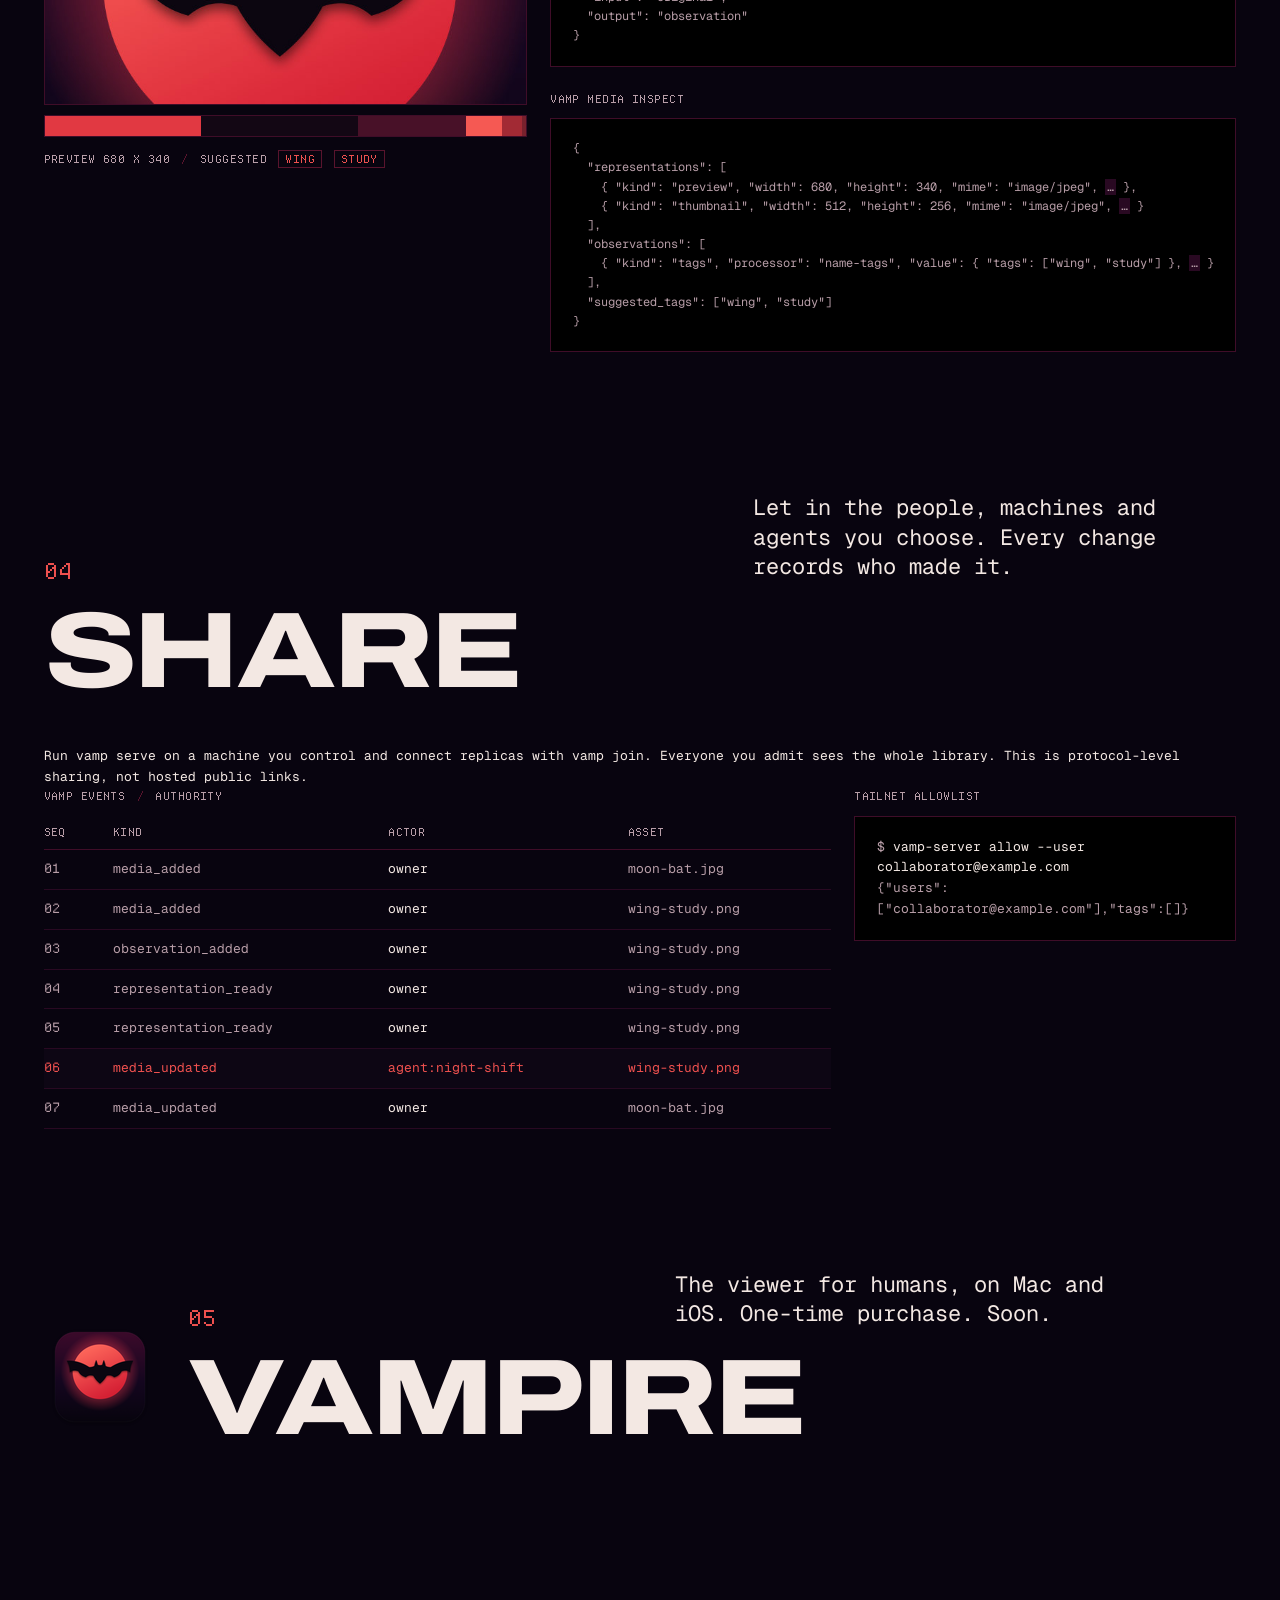
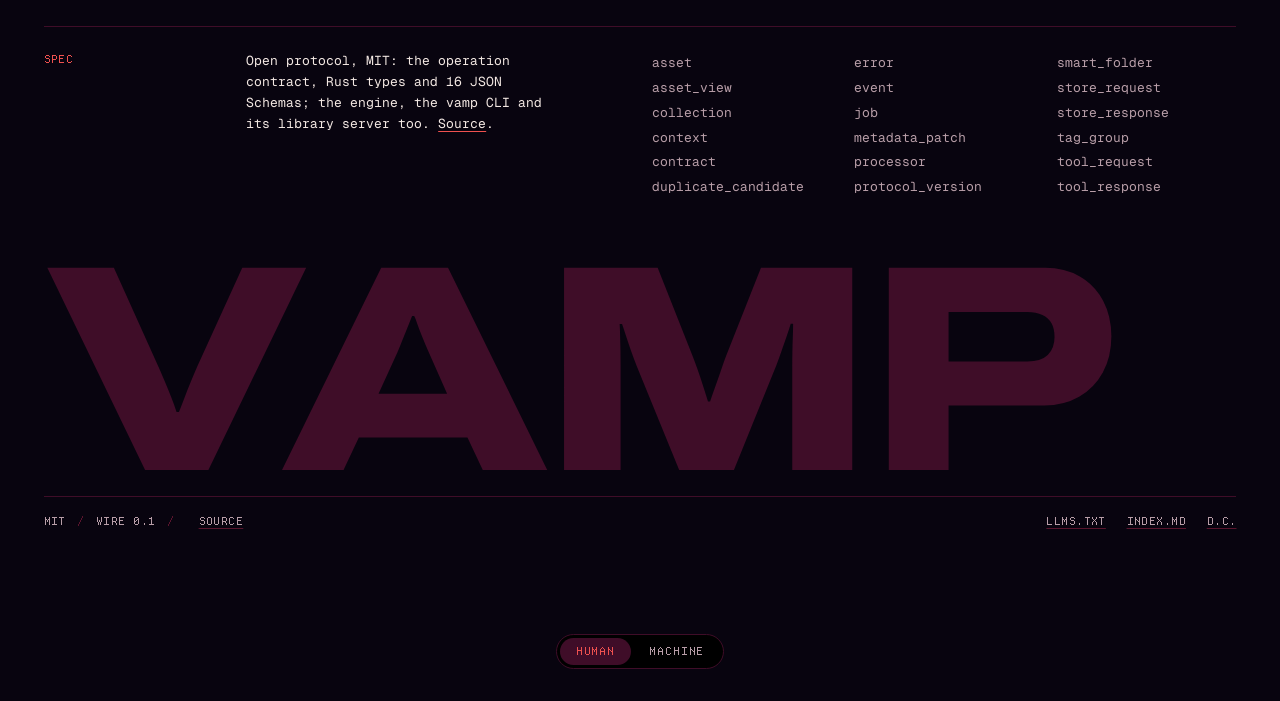
==== commit 20ba5639: "site: drop the Bar readout, Human/Machine switcher at the page bottom, one-line install command with" ====
--- a/site/index.html
+++ b/site/index.html
@@ -60,8 +60,6 @@
       </div>
     </div>
     <div class="stepper" id="stepper" aria-hidden="true">
-      <p class="cap">Bar</p>
-      <p class="bar-n" id="bar">0001</p>
       <ol class="beats" id="beats"><li>1</li><li>2</li><li>3</li><li>4</li></ol>
     </div>
   </section>
--- a/site/styles.css
+++ b/site/styles.css
@@ -120,7 +120,7 @@
 }
 .install-cmd .prompt { color: var(--coral); user-select: none; -webkit-user-select: none; }
 /* One click selects the whole command, for copying by hand. */
-.install-cmd code { min-width: 0; white-space: pre-wrap; overflow-wrap: anywhere; cursor: text; user-select: all; -webkit-user-select: all; }
+.install-cmd code { min-width: 0; white-space: nowrap; overflow: hidden; text-overflow: ellipsis; cursor: text; user-select: all; -webkit-user-select: all; }
 .install-cmd code::selection { background: var(--coral); color: var(--ink); }
 .copy {
   all: unset; box-sizing: border-box; flex: none; margin-left: auto; cursor: pointer; user-select: none; -webkit-user-select: none;
@@ -137,7 +137,6 @@
 .sr-only { position: absolute; width: 1px; height: 1px; margin: -1px; padding: 0; overflow: hidden; clip: rect(0 0 0 0); white-space: nowrap; border: 0; }
 /* The stepper: an instrument under the moon (positioned from the field's geometry in app.js). */
 .stepper { position: absolute; left: 75%; top: 80%; transform: translateX(-50%); display: flex; align-items: center; gap: 12px; }
-.bar-n { font: 400 var(--px-m)/1 var(--pixel); font-variant-numeric: tabular-nums; color: var(--paper); }
 .beats { display: flex; gap: 4px; }
 .beats li { width: 33px; height: 22px; display: grid; place-items: center; font: 400 var(--px-s)/1 var(--pixel); color: var(--muted); border: 1px solid var(--aub-2); background: var(--ground); }
 .beats li.on { background: var(--coral); border-color: var(--coral); color: var(--ink); }
@@ -228,7 +227,7 @@
 .foot-row { display: flex; justify-content: space-between; flex-wrap: wrap; gap: 12px 32px; padding-top: 16px; }
 
 /* HUMAN | MACHINE */
-.toggle { position: fixed; left: 50%; bottom: 18px; transform: translateX(-50%); z-index: 40; display: flex; gap: 2px; padding: 3px; background: var(--ink); border: 1px solid var(--aub-2); border-radius: 999px; }
+.toggle { position: static; width: max-content; margin: 0 auto 32px; display: flex; gap: 2px; padding: 3px; background: var(--ink); border: 1px solid var(--aub-2); border-radius: 999px; }
 .toggle button {
   all: unset; cursor: pointer; padding: 8px 16px; border-radius: 999px;
   font: 400 var(--px-s)/1 var(--pixel); letter-spacing: 0.08em; text-transform: uppercase; color: var(--muted);
@@ -290,7 +289,7 @@
   .hero-copy { grid-column: 1 / -1; grid-row: 2; align-self: center; }
   .hero h1 { font-size: 40px; line-height: 1; }
   .install { margin-top: 24px; }
-  /* Narrow enough that the command breaks only after -fsSL, down to 360 px. */
+  /* The command stays on one line; narrow screens show an ellipsis (Copy still copies all of it). */
   .install-cmd { padding-left: 14px; gap: 8px; }
   .copy { padding: 10px; }
   .head { margin-bottom: 32px; }
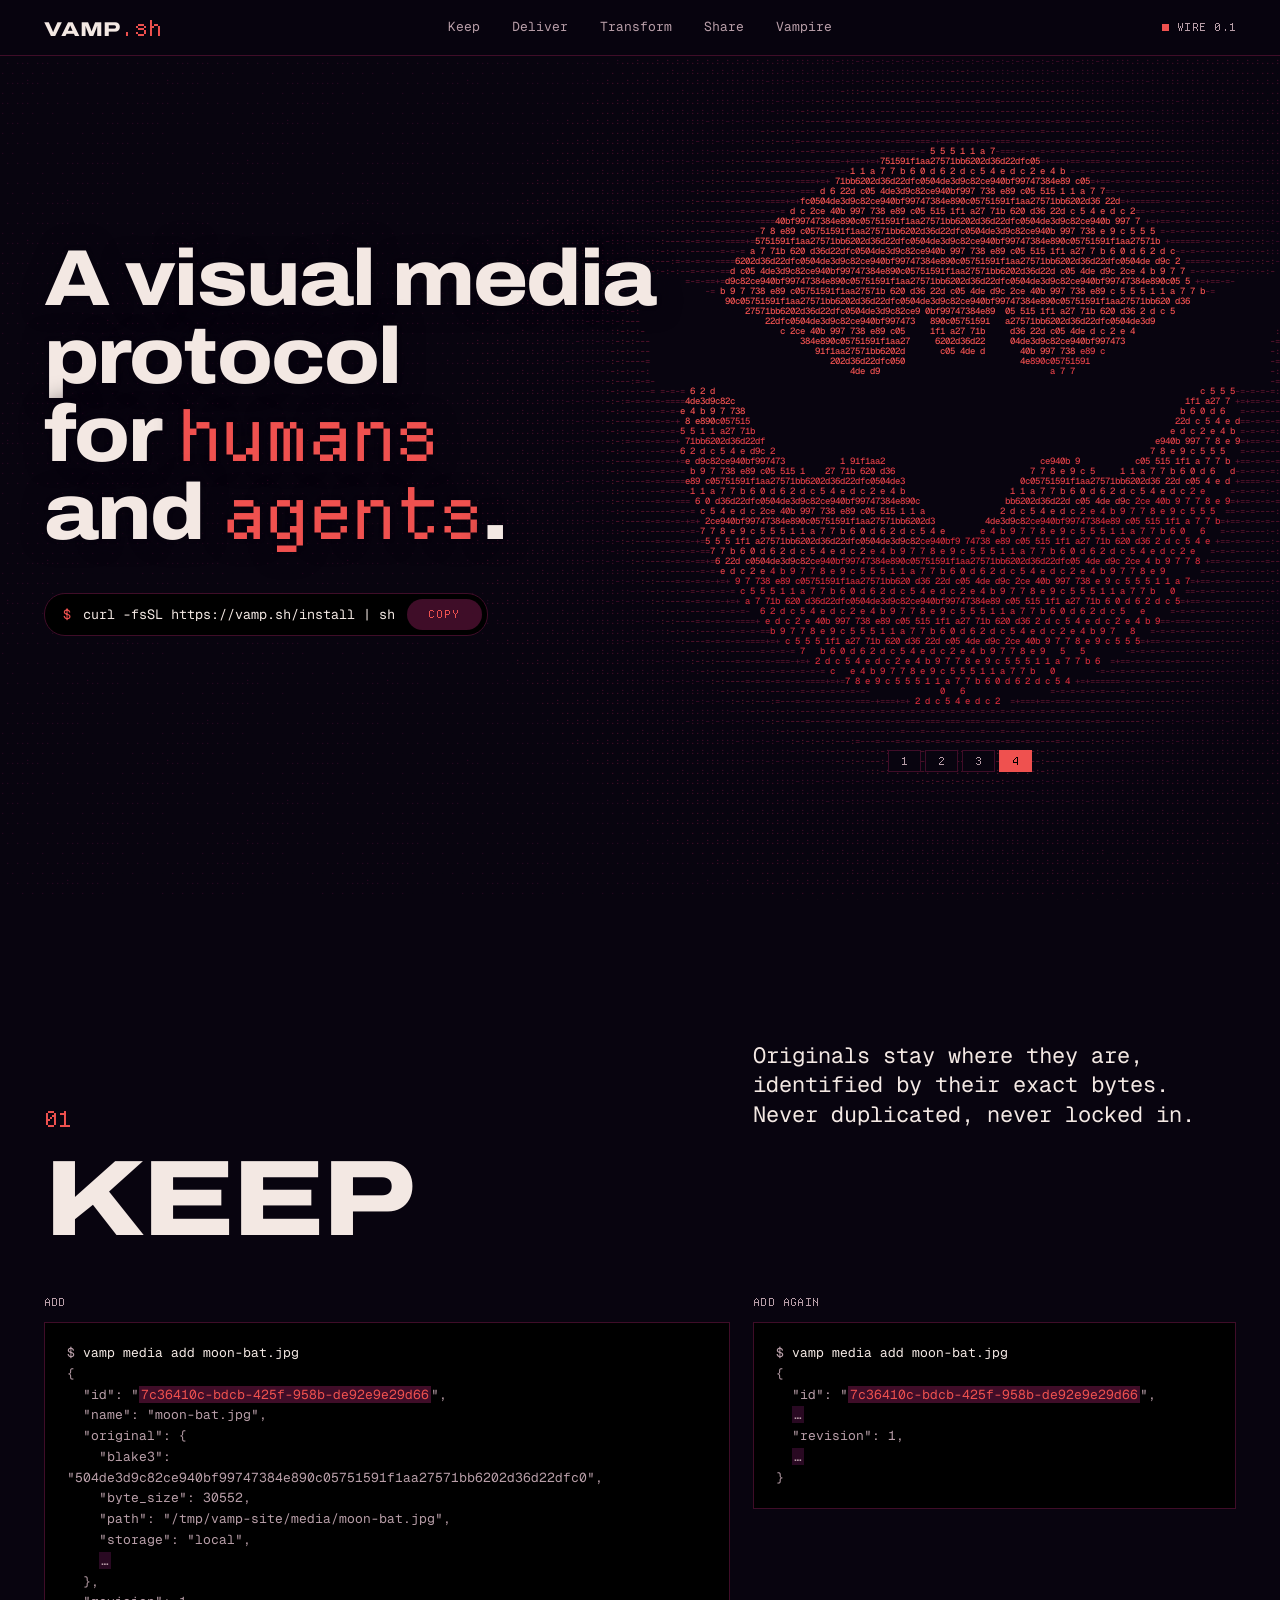
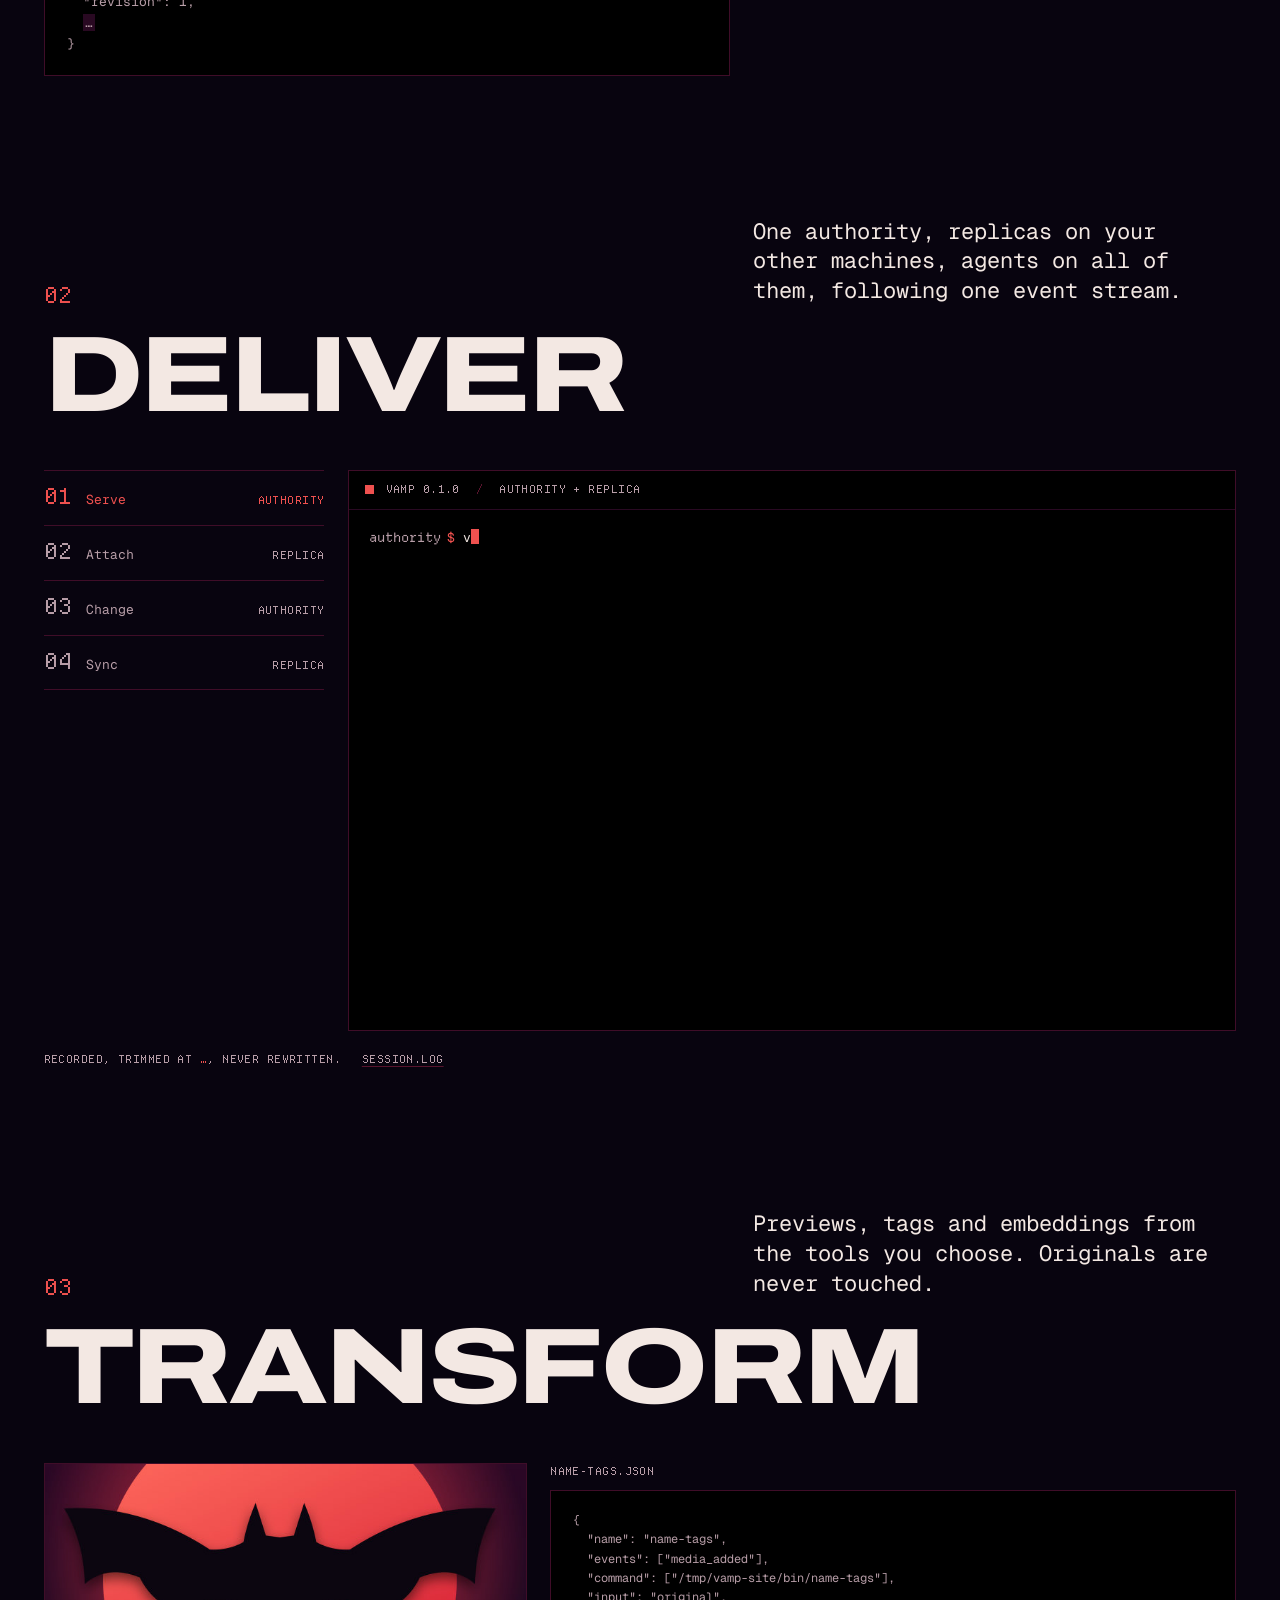
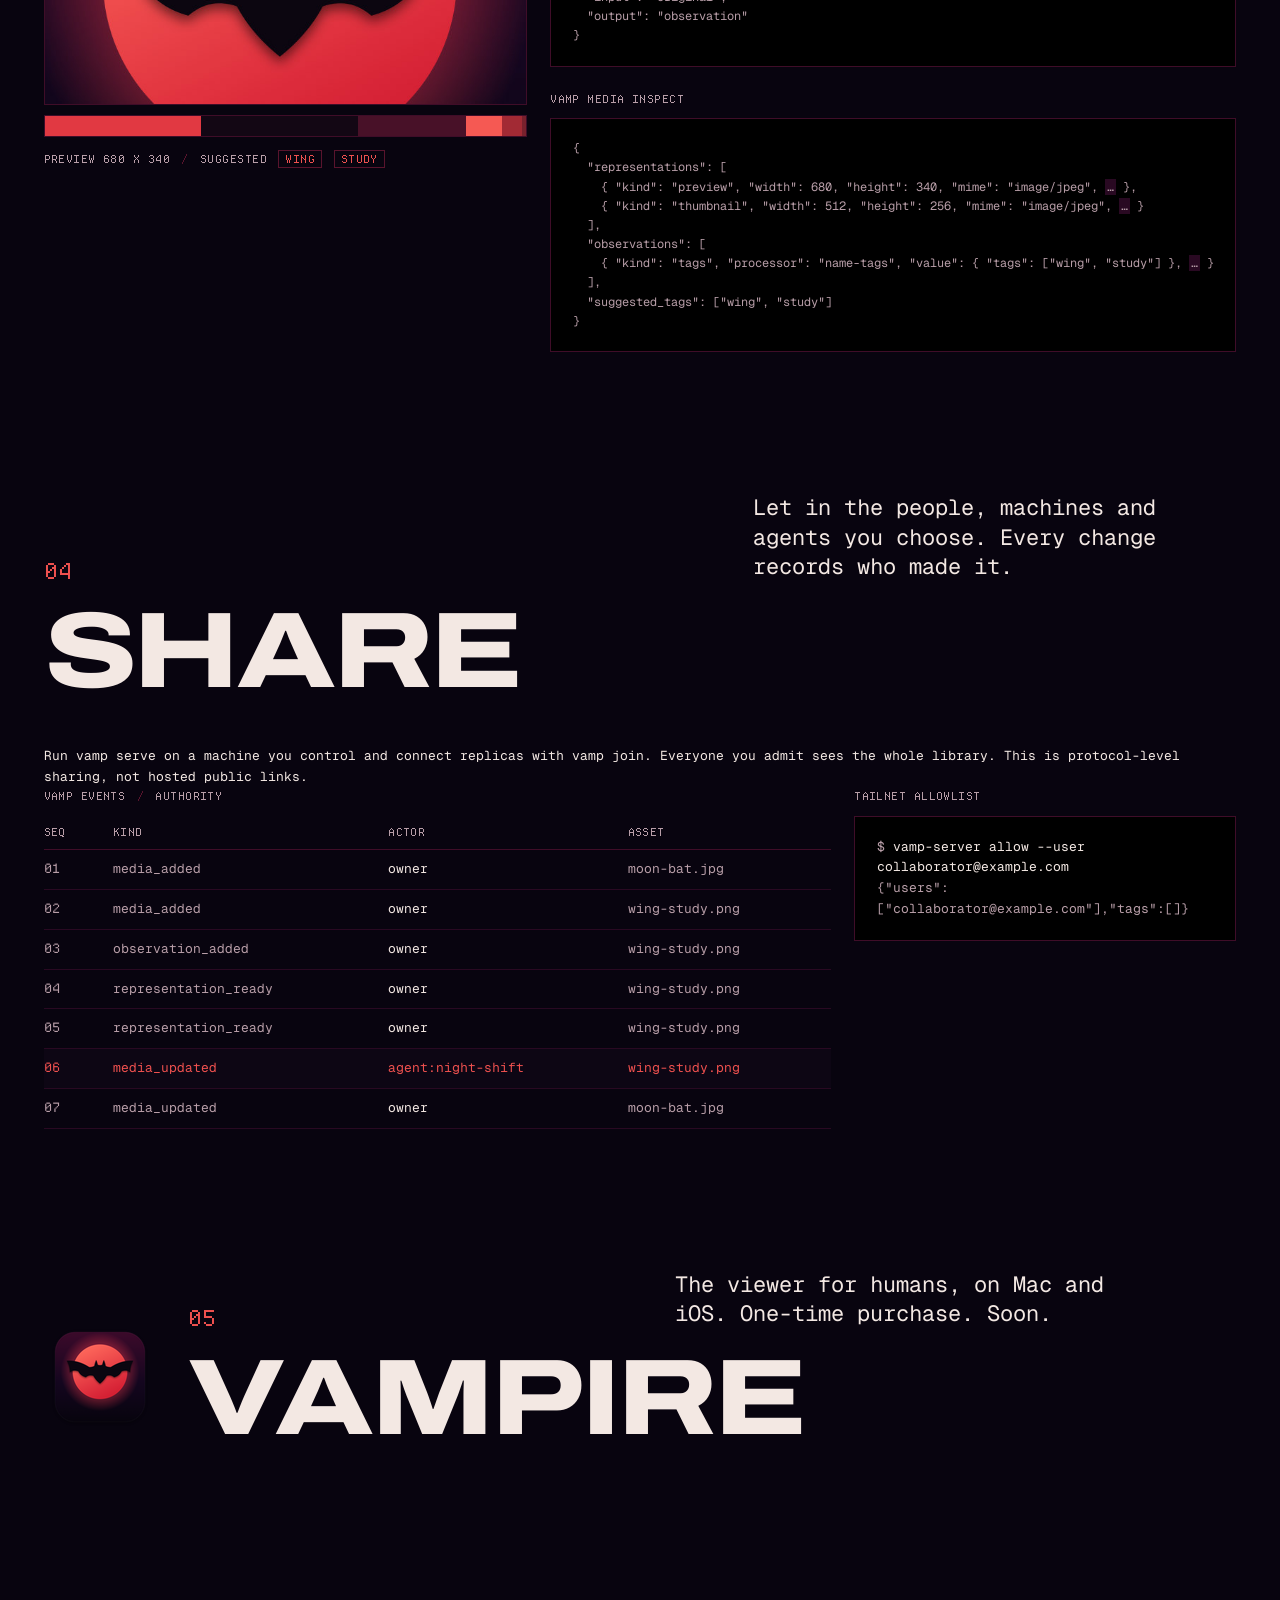
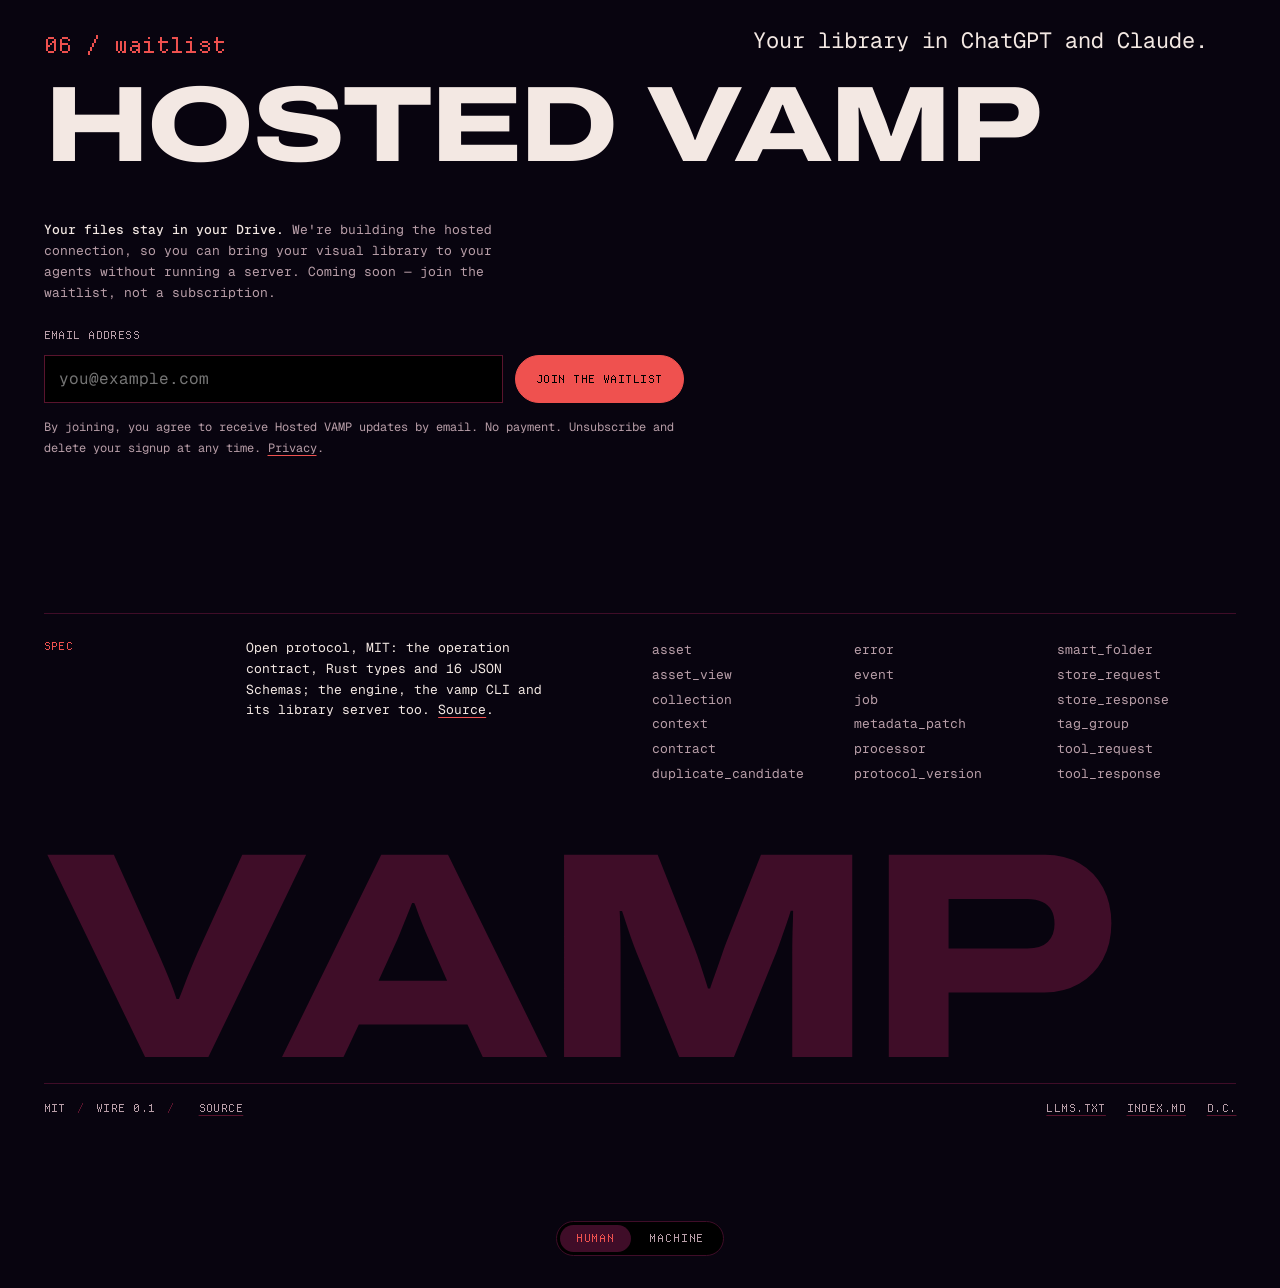
==== commit 821674c0: "Add Hosted VAMP waitlist forms and privacy disclosures" ====
--- a/site/index.html
+++ b/site/index.html
@@ -28,6 +28,7 @@
 <meta name="twitter:description" content="Keep your media where it is. Deliver it between machines and agents. Transform it with your own tools. Share it with who you choose.">
 <meta name="twitter:image" content="https://vamp.sh/og.png">
 <link rel="stylesheet" href="styles.css">
+<link rel="stylesheet" href="waitlist.css">
 </head>
 <body data-view="human">
 <a class="skip" href="#keep">Skip to content</a>
@@ -142,6 +143,26 @@
     </header>
   </section>
 
+  <section class="section hosted" id="hosted" aria-labelledby="hosted-title">
+    <header class="head">
+      <p class="label">06 / waitlist</p>
+      <h2 id="hosted-title">Hosted VAMP</h2>
+      <p class="line">Your library in ChatGPT and Claude.</p>
+    </header>
+    <p class="hosted-copy"><strong>Your files stay in your Drive.</strong> We're building the hosted connection, so you can bring your visual library to your agents without running a server. Coming soon — join the waitlist, not a subscription.</p>
+    <form class="waitlist" data-waitlist="vamp.sh/hero">
+      <label class="cap" for="hosted-email">Email address</label>
+      <div class="waitlist-row">
+        <input id="hosted-email" name="email" type="email" autocomplete="email" inputmode="email" maxlength="254" placeholder="you@example.com" required aria-describedby="hosted-privacy hosted-status">
+        <button type="submit">Join the waitlist</button>
+      </div>
+      <div class="waitlist-trap" aria-hidden="true"><label for="hosted-website">Leave this blank</label><input id="hosted-website" name="website" tabindex="-1" autocomplete="off"></div>
+      <p class="waitlist-privacy" id="hosted-privacy">By joining, you agree to receive Hosted VAMP updates by email. No payment. Unsubscribe and delete your signup at any time. <a href="legal/privacy">Privacy</a>.</p>
+      <p class="waitlist-status" id="hosted-status" data-waitlist-status role="status" aria-live="polite" aria-atomic="true"></p>
+      <noscript><p>Email signup needs JavaScript. Please enable it and reload this page.</p></noscript>
+    </form>
+  </section>
+
   <footer class="foot">
     <div class="spec">
       <p class="cap">Spec</p>
@@ -170,5 +191,6 @@
 <script src="field.js"></script>
 <script src="content.js"></script>
 <script src="app.js"></script>
+<script src="waitlist.js"></script>
 </body>
 </html>
--- a/site/styles.css
+++ b/site/styles.css
@@ -112,7 +112,7 @@
 }
 .hero h1 .px { font-size: 0.9em; }
 /* The install one-liner: one terminal line in a pill, copied exactly by the button (app.js). */
-.install { margin-top: clamp(28px, 3.2vw, 48px); display: grid; gap: 12px; justify-items: start; }
+.install { margin-top: clamp(28px, 3.2vw, 48px); display: grid; grid-template-columns: minmax(0, 1fr); gap: 12px; justify-items: start; }
 .install-cmd {
   display: flex; align-items: center; gap: 12px; max-width: 100%;
   padding: 5px 5px 5px 18px; background: var(--ink); border: 1px solid var(--aub-2); border-radius: 21px;
--- a/site/waitlist.css
+++ b/site/waitlist.css
@@ -0,0 +1,20 @@
+.hosted-copy { max-width: 56ch; color: var(--muted); margin-bottom: 24px; }
+.hosted-copy strong { color: var(--paper); font-weight: 500; }
+.waitlist { max-width: 640px; min-width: 0; }
+.waitlist label { display: block; margin-bottom: 10px; }
+.waitlist-row { display: flex; flex-wrap: wrap; gap: 12px; }
+.waitlist input[type="email"] { flex: 1 1 220px; min-width: 0; width: 100%; min-height: 48px; border: 1px solid var(--aub-3); border-radius: 0; padding: 12px 14px; background: var(--ink); color: var(--paper); font: 16px/1.4 var(--mono); }
+.waitlist button { min-height: 48px; padding: 14px 20px; border: 1px solid var(--coral); border-radius: 999px; background: var(--coral); color: var(--ink); cursor: pointer; font: 400 var(--px-s)/1.3 var(--pixel); letter-spacing: .04em; text-transform: uppercase; }
+.waitlist button:hover { background: var(--paper); border-color: var(--paper); }
+.waitlist button:disabled { opacity: .65; cursor: wait; }
+.waitlist input:focus-visible, .waitlist button:focus-visible { outline: 2px solid var(--paper); outline-offset: 4px; }
+.waitlist-privacy { color: var(--muted); font: 12px/1.7 var(--mono); margin-top: 14px; }
+.waitlist-status { font: 14px/1.6 var(--mono); color: var(--paper); margin-top: 14px; overflow-wrap: anywhere; }
+.waitlist-status[data-error] { color: var(--coral); }
+.waitlist-trap { position: absolute; left: -10000px; width: 1px; height: 1px; overflow: hidden; }
+.plan.hosted-plan { grid-column: span 4; }
+.hosted-plan .waitlist-row { flex-direction: column; }
+.hosted-plan .waitlist input[type="email"] { flex-basis: auto; }
+.hosted-plan .hosted-copy { margin-bottom: 0; }
+@media (max-width: 800px) { .plan.hosted-plan { grid-column: 1 / -1; } }
+@media (max-width: 420px) { .waitlist-row { flex-direction: column; } .waitlist input[type="email"] { flex-basis: auto; } }
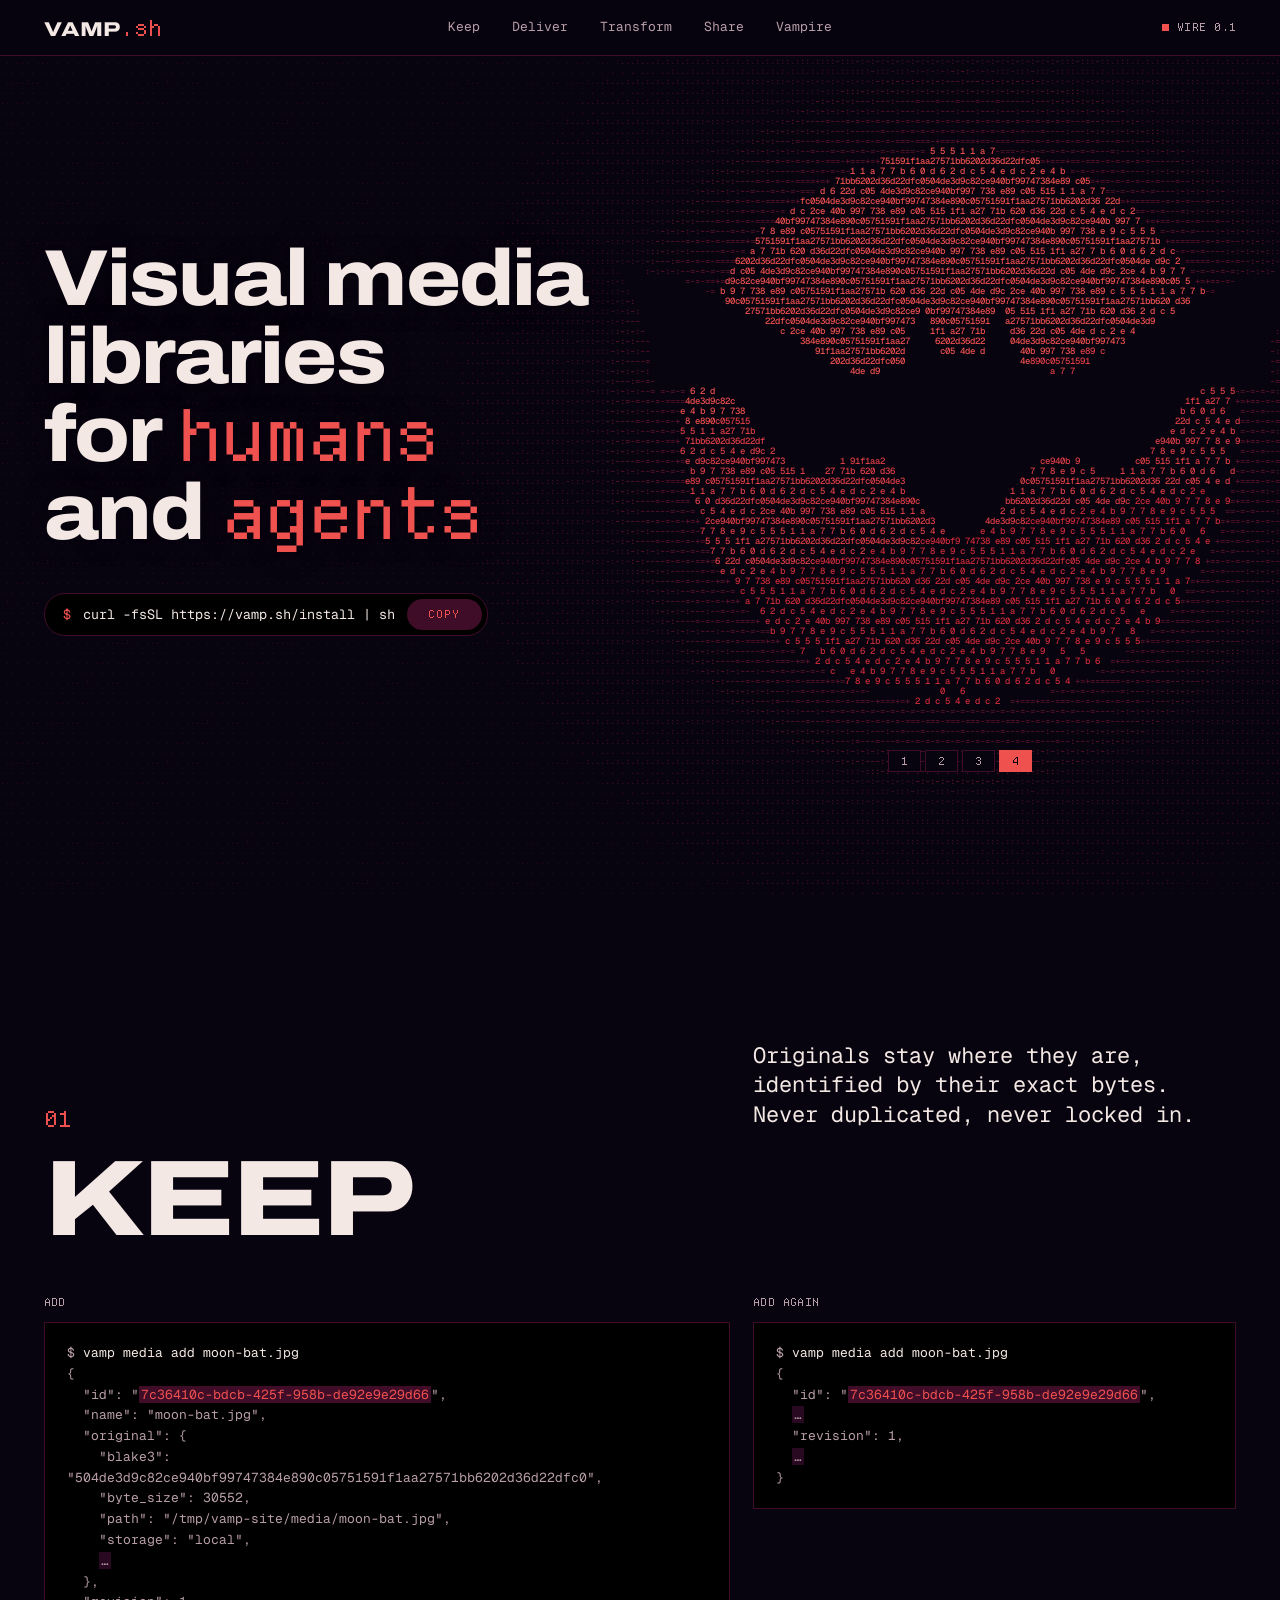
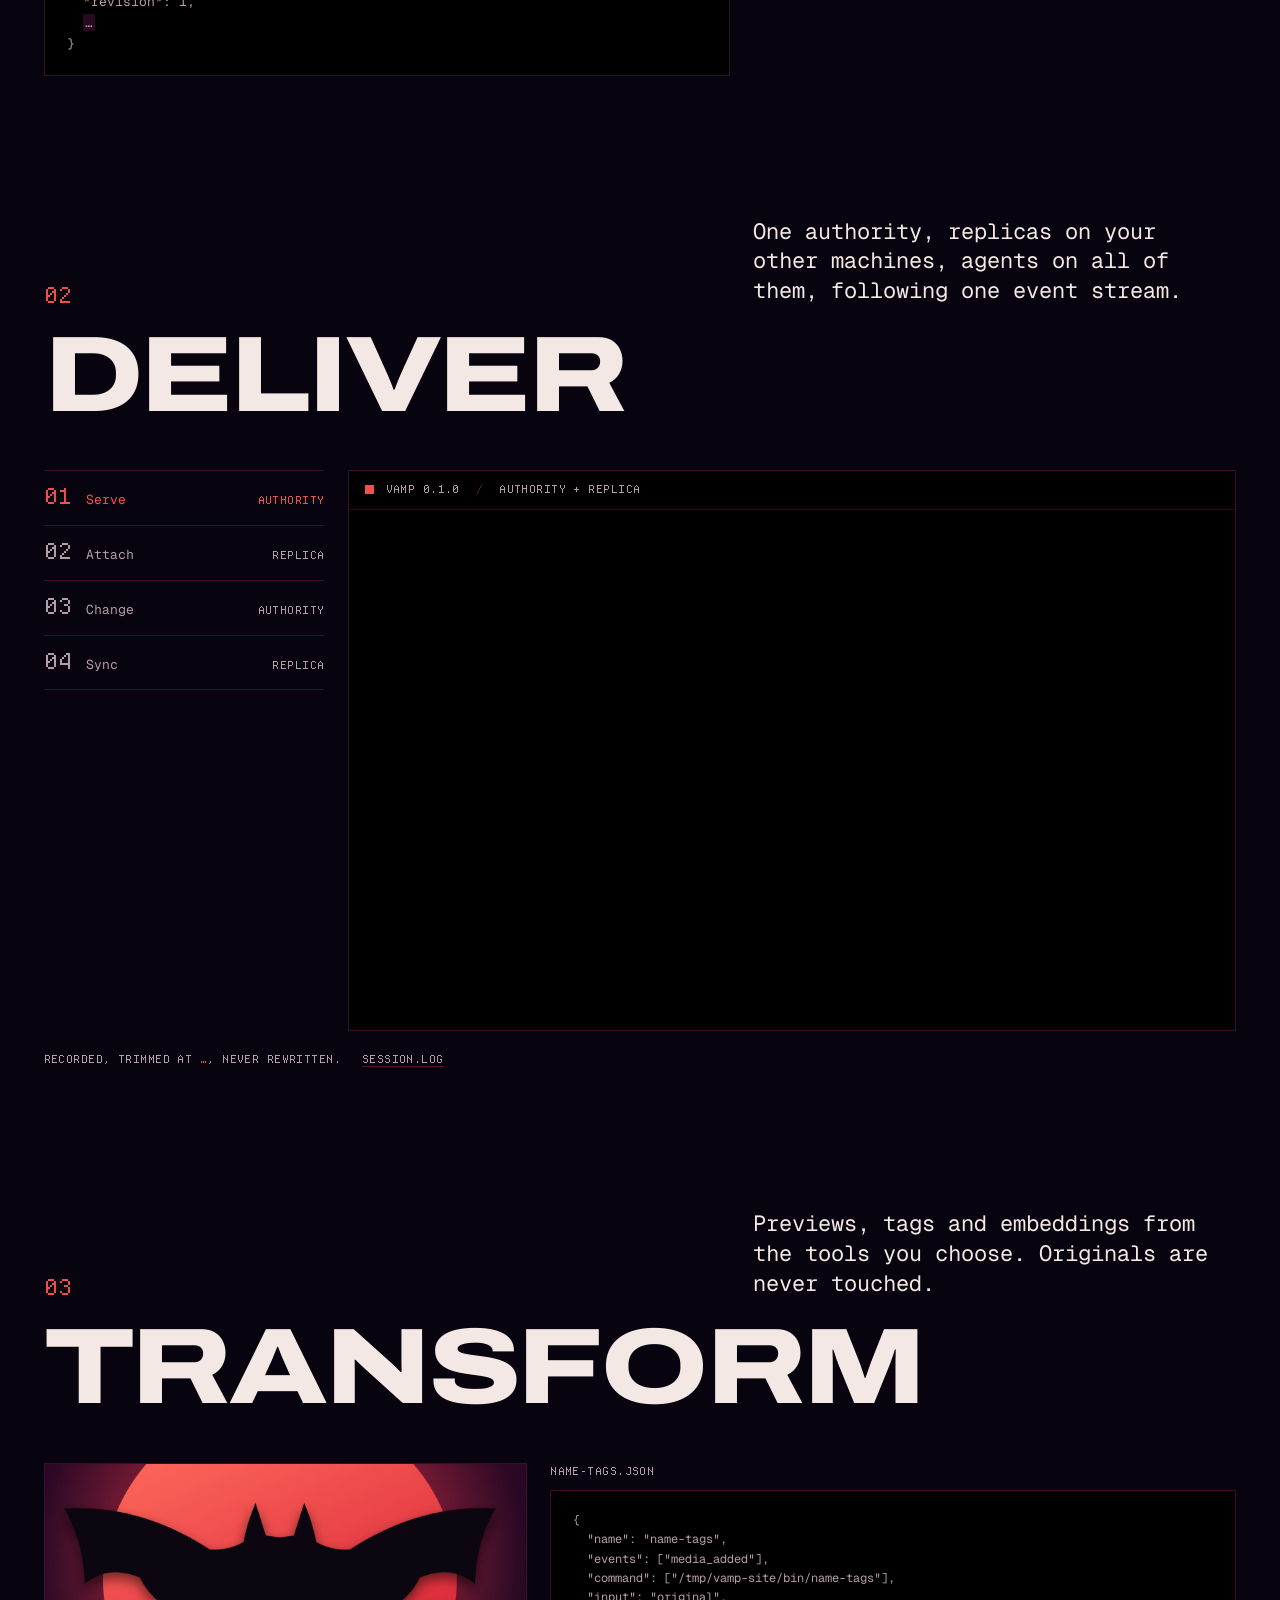
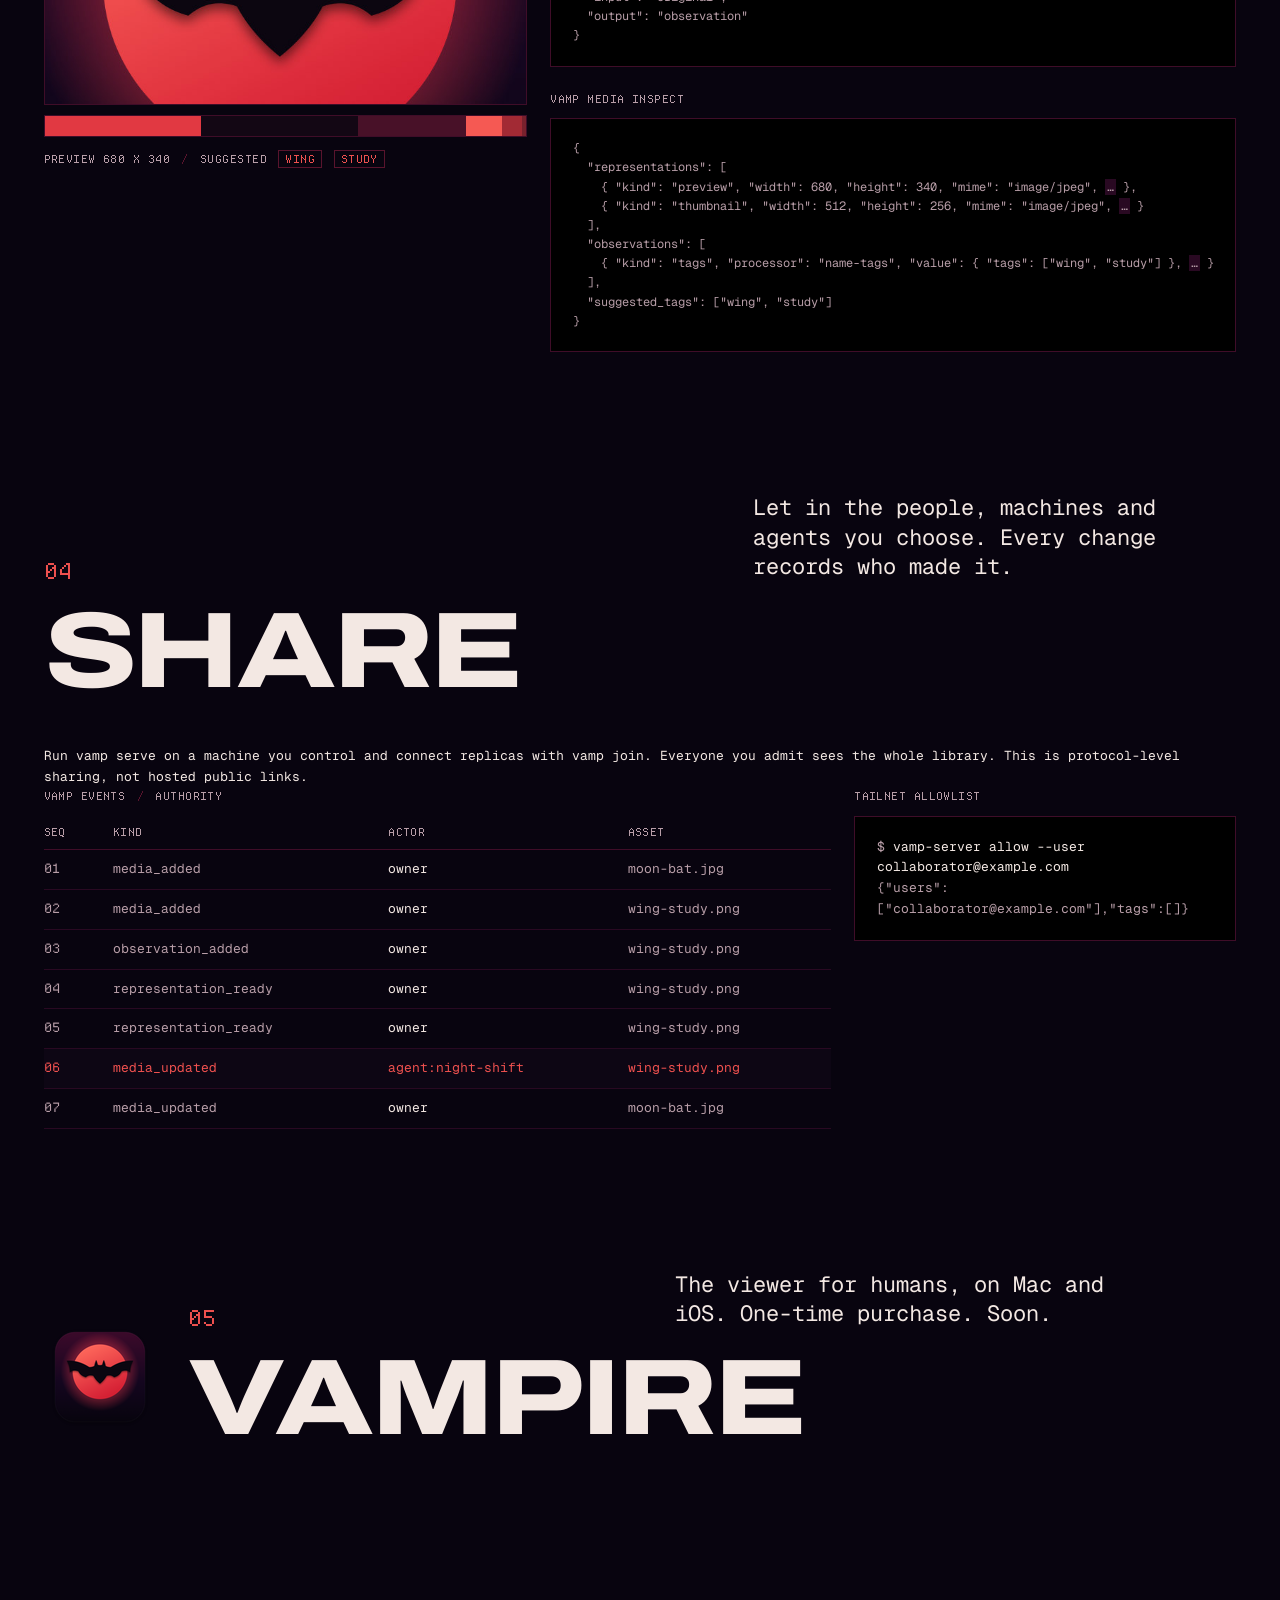
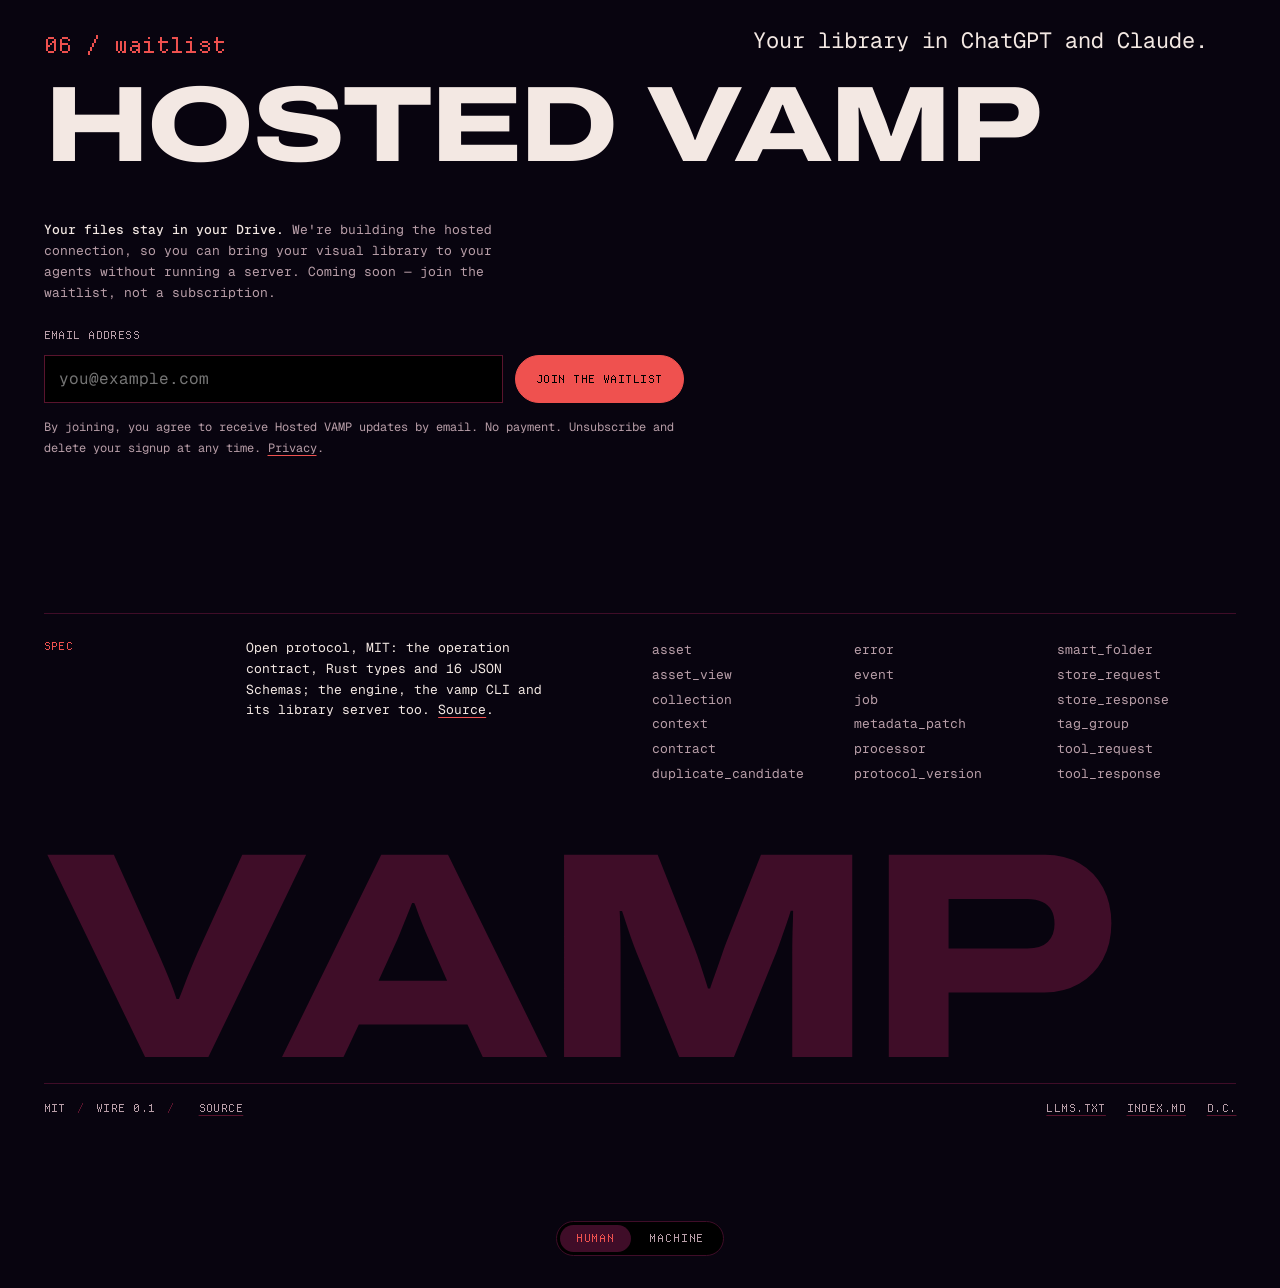
==== commit e0e4337d: "site: tagline 'Visual media libraries for humans and agents'" ====
--- a/site/index.html
+++ b/site/index.html
@@ -3,7 +3,7 @@
 <head>
 <meta charset="utf-8">
 <meta name="viewport" content="width=device-width, initial-scale=1">
-<title>VAMP — a visual media protocol for humans and agents</title>
+<title>VAMP — Visual media libraries for humans and agents</title>
 <meta name="description" content="VAMP is an open, MIT-licensed visual media protocol for humans and agents: keep your media where it is, deliver it between machines and agents, transform it with your own tools, share it with who you choose.">
 <meta name="theme-color" content="#08040f">
 <meta name="color-scheme" content="dark">
@@ -16,15 +16,15 @@
 <link rel="alternate" type="text/markdown" href="index.md" title="Markdown">
 <meta property="og:type" content="website">
 <meta property="og:site_name" content="VAMP">
-<meta property="og:title" content="VAMP — a visual media protocol for humans and agents">
+<meta property="og:title" content="VAMP — Visual media libraries for humans and agents">
 <meta property="og:description" content="Keep your media where it is. Deliver it between machines and agents. Transform it with your own tools. Share it with who you choose.">
 <meta property="og:url" content="https://vamp.sh/">
 <meta property="og:image" content="https://vamp.sh/og.png">
 <meta property="og:image:width" content="1200">
 <meta property="og:image:height" content="630">
-<meta property="og:image:alt" content="VAMP: a visual media protocol for humans and agents. The bat and moon drawn in ASCII, coral on aubergine.">
+<meta property="og:image:alt" content="VAMP: Visual media libraries for humans and agents. The bat and moon drawn in ASCII, coral on aubergine.">
 <meta name="twitter:card" content="summary_large_image">
-<meta name="twitter:title" content="VAMP — a visual media protocol for humans and agents">
+<meta name="twitter:title" content="VAMP — Visual media libraries for humans and agents">
 <meta name="twitter:description" content="Keep your media where it is. Deliver it between machines and agents. Transform it with your own tools. Share it with who you choose.">
 <meta name="twitter:image" content="https://vamp.sh/og.png">
 <link rel="stylesheet" href="styles.css">
@@ -50,7 +50,7 @@
   <section class="hero" id="top" aria-labelledby="hero-title">
     <canvas class="field" id="field" role="img" aria-label="The VAMP bat and moon, drawn in ASCII from the BLAKE3 digest of the icon"></canvas>
     <div class="hero-copy">
-      <h1 id="hero-title">A visual media protocol for <span class="px">humans</span> and <span class="px">agents</span>.</h1>
+      <h1 id="hero-title">Visual media libraries for <span class="px">humans</span> and <span class="px">agents</span></h1>
       <div class="install">
         <div class="install-cmd">
           <span class="prompt" aria-hidden="true">$</span>
--- a/site/waitlist.css
+++ b/site/waitlist.css
@@ -18,3 +18,4 @@
 .hosted-plan .hosted-copy { margin-bottom: 0; }
 @media (max-width: 800px) { .plan.hosted-plan { grid-column: 1 / -1; } }
 @media (max-width: 420px) { .waitlist-row { flex-direction: column; } .waitlist input[type="email"] { flex-basis: auto; } }
+.waitlist-verification:not(:empty) { margin-top: 16px; }
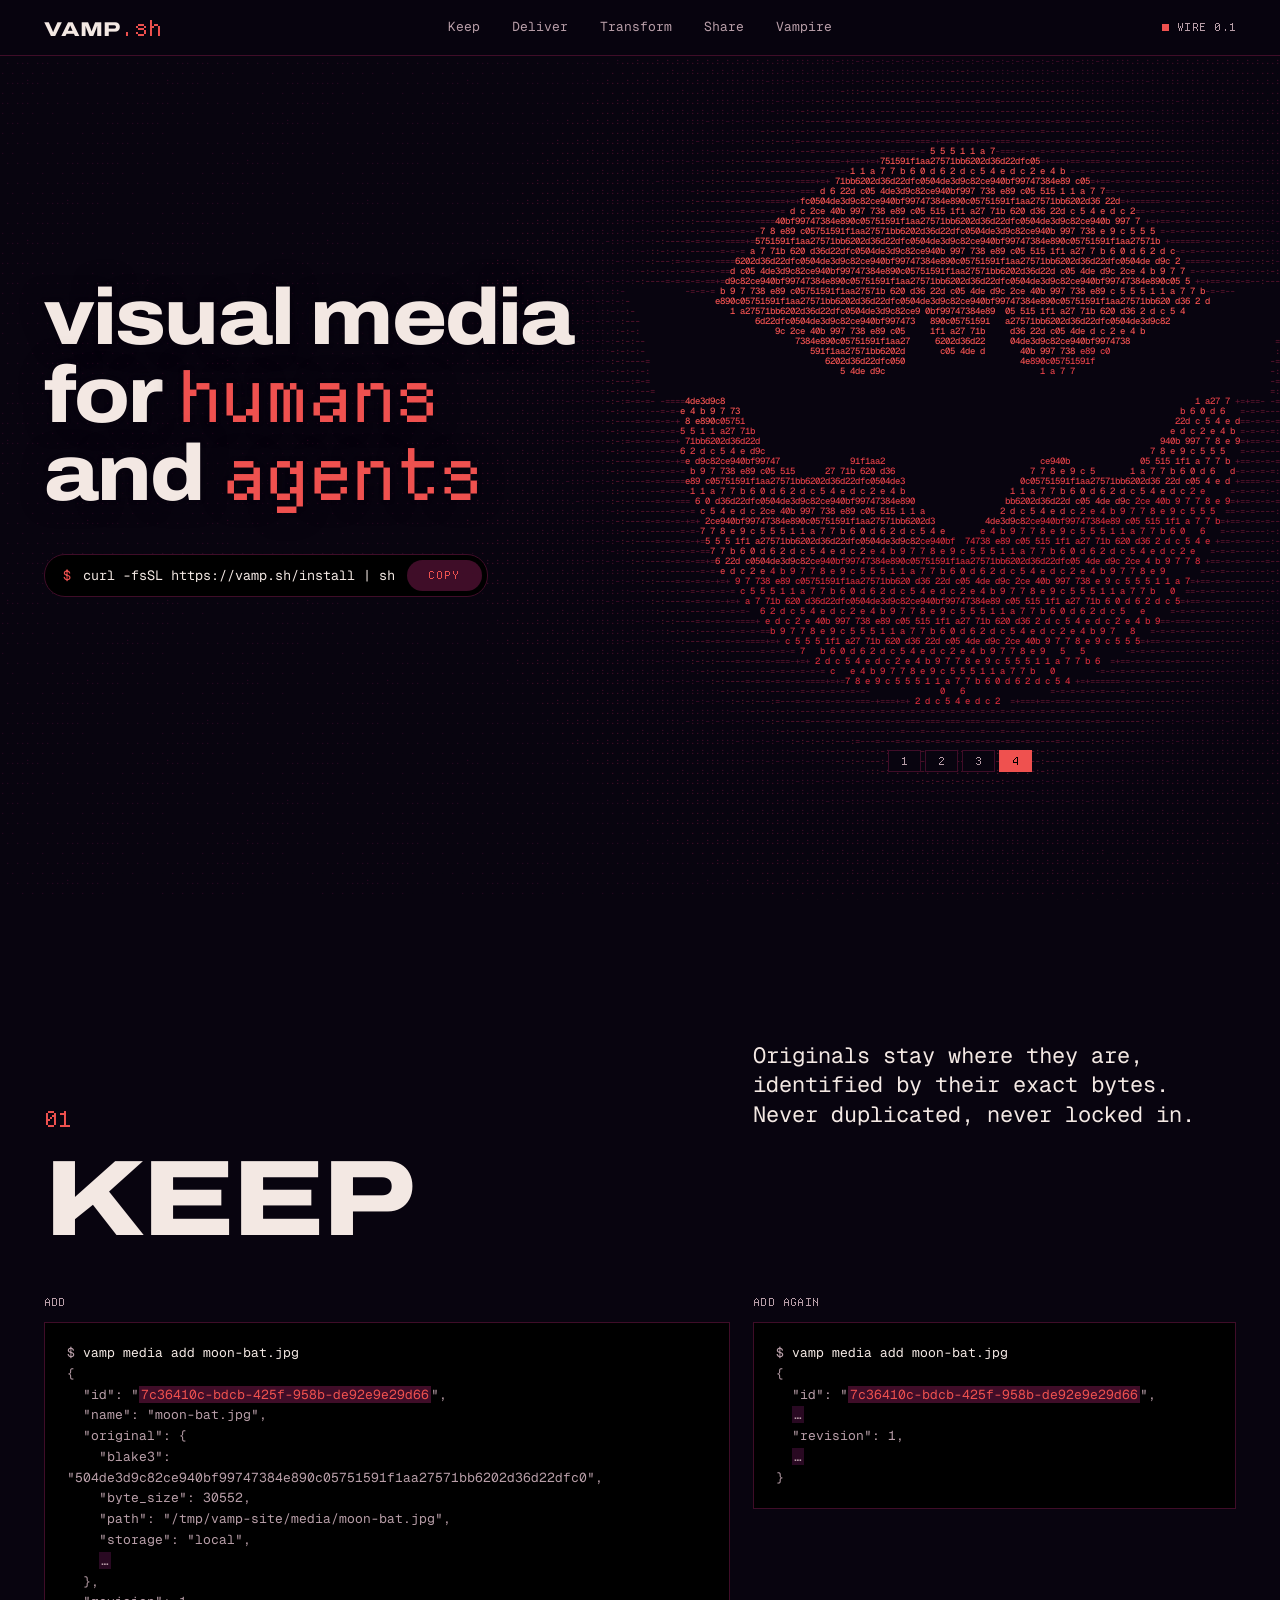
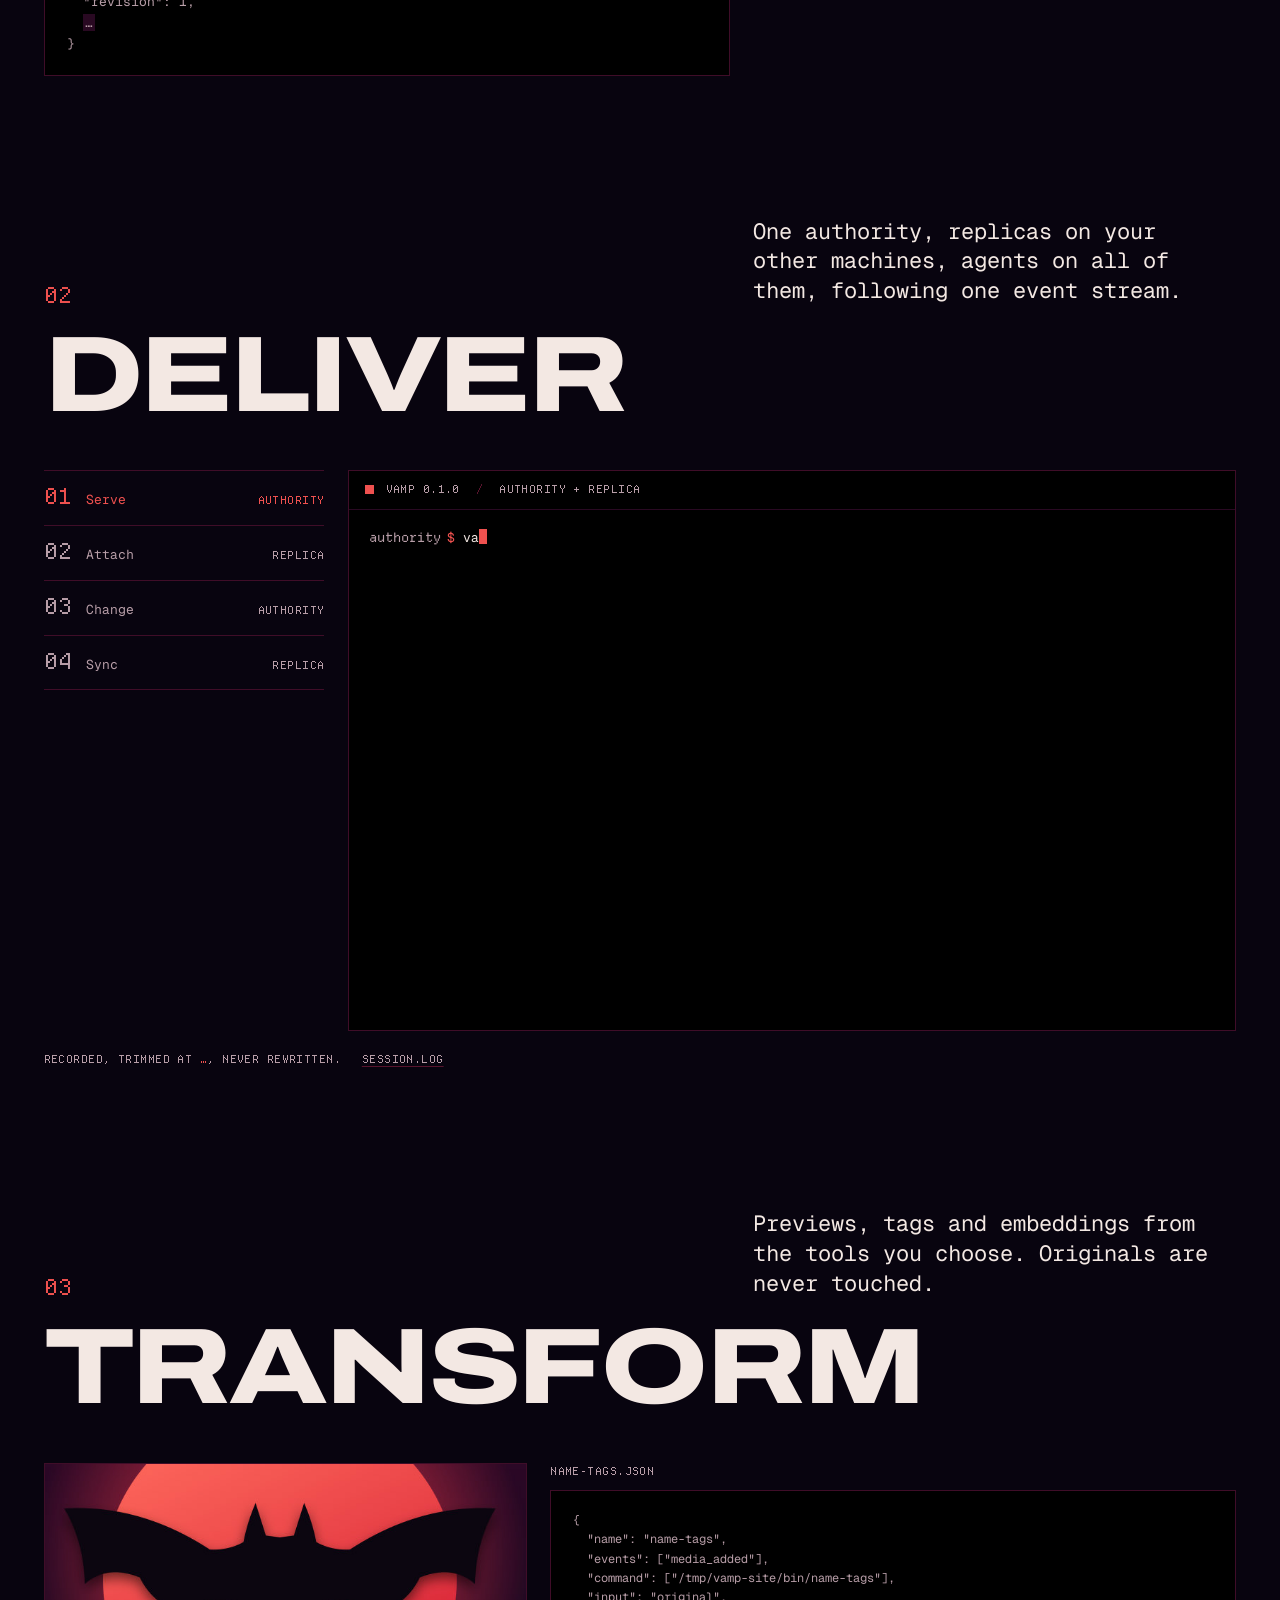
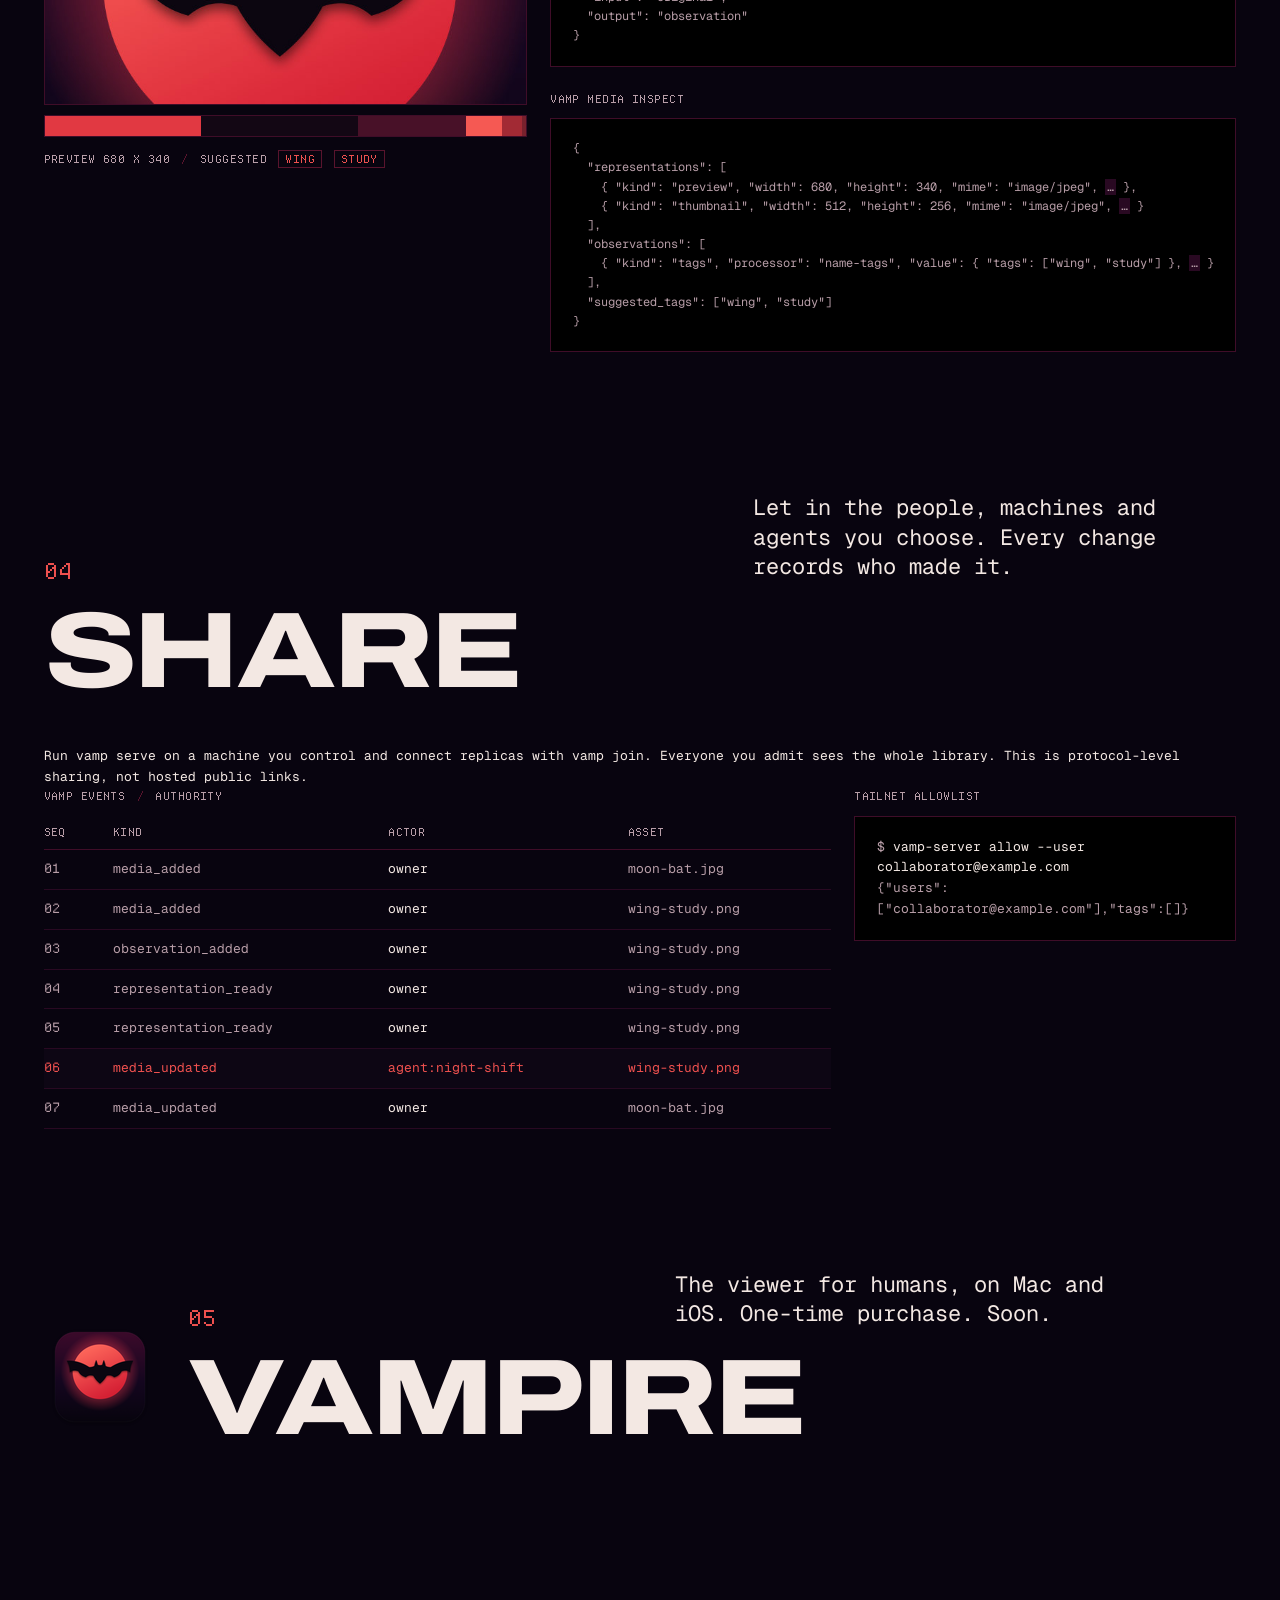
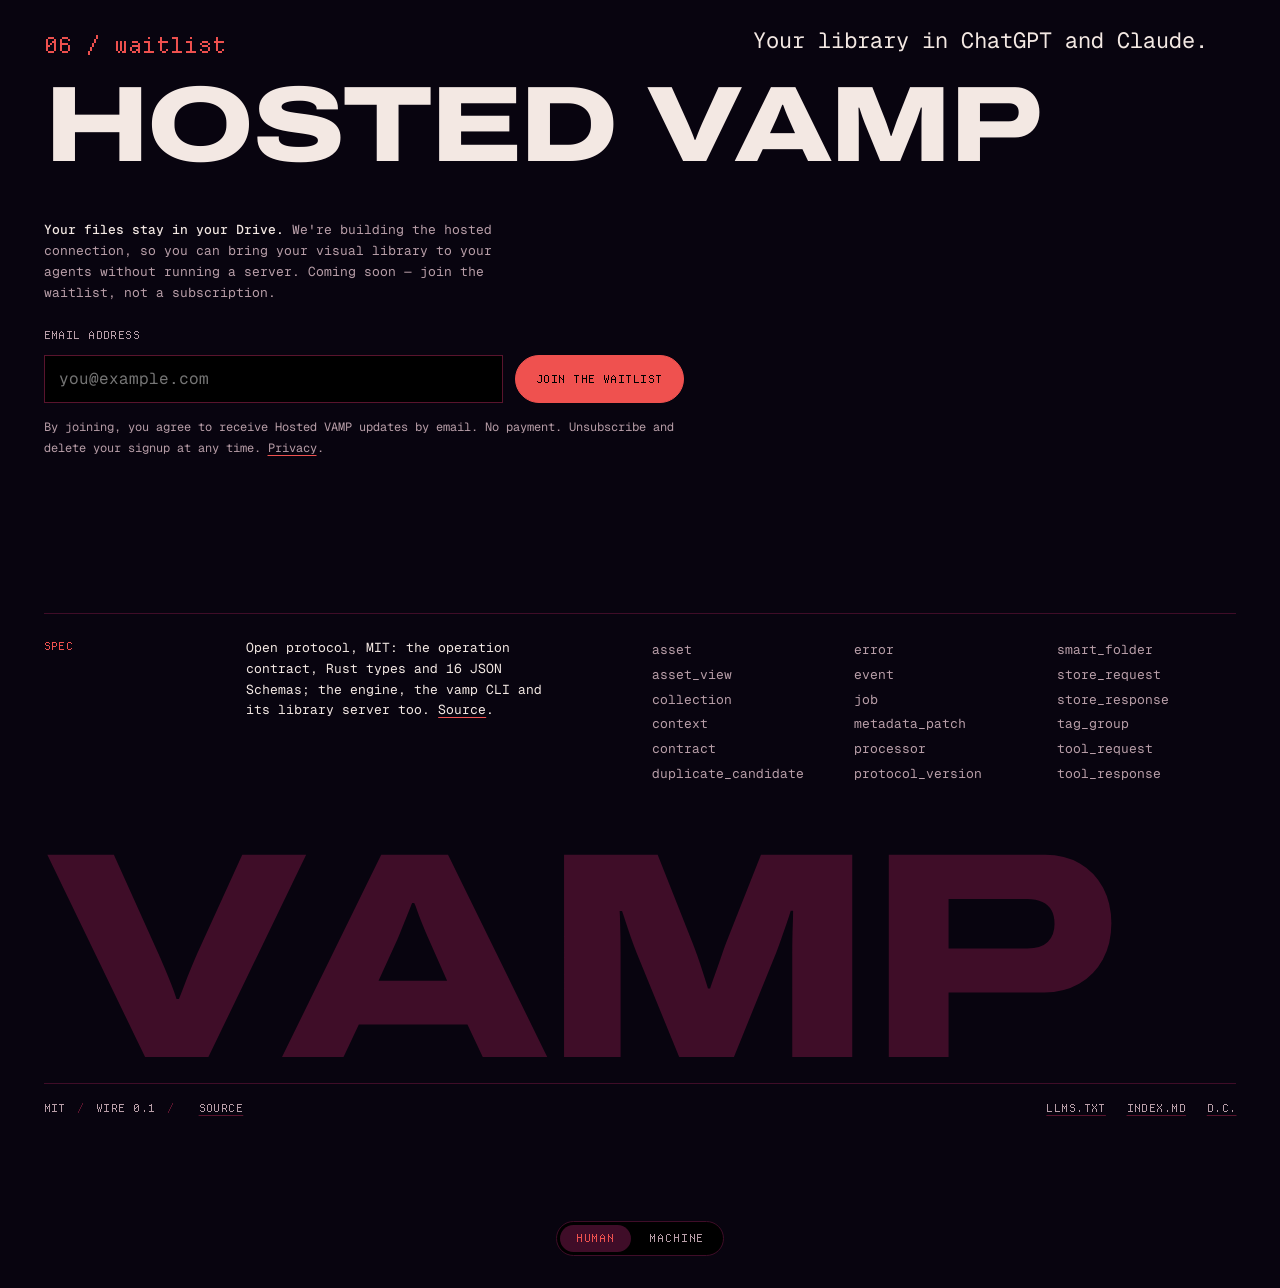
==== commit 613ddd38: "site: tagline 'visual media for humans and agents'" ====
--- a/site/index.html
+++ b/site/index.html
@@ -3,7 +3,7 @@
 <head>
 <meta charset="utf-8">
 <meta name="viewport" content="width=device-width, initial-scale=1">
-<title>VAMP — Visual media libraries for humans and agents</title>
+<title>VAMP — visual media for humans and agents</title>
 <meta name="description" content="VAMP is an open, MIT-licensed visual media protocol for humans and agents: keep your media where it is, deliver it between machines and agents, transform it with your own tools, share it with who you choose.">
 <meta name="theme-color" content="#08040f">
 <meta name="color-scheme" content="dark">
@@ -16,15 +16,15 @@
 <link rel="alternate" type="text/markdown" href="index.md" title="Markdown">
 <meta property="og:type" content="website">
 <meta property="og:site_name" content="VAMP">
-<meta property="og:title" content="VAMP — Visual media libraries for humans and agents">
+<meta property="og:title" content="VAMP — visual media for humans and agents">
 <meta property="og:description" content="Keep your media where it is. Deliver it between machines and agents. Transform it with your own tools. Share it with who you choose.">
 <meta property="og:url" content="https://vamp.sh/">
 <meta property="og:image" content="https://vamp.sh/og.png">
 <meta property="og:image:width" content="1200">
 <meta property="og:image:height" content="630">
-<meta property="og:image:alt" content="VAMP: Visual media libraries for humans and agents. The bat and moon drawn in ASCII, coral on aubergine.">
+<meta property="og:image:alt" content="VAMP: visual media for humans and agents. The bat and moon drawn in ASCII, coral on aubergine.">
 <meta name="twitter:card" content="summary_large_image">
-<meta name="twitter:title" content="VAMP — Visual media libraries for humans and agents">
+<meta name="twitter:title" content="VAMP — visual media for humans and agents">
 <meta name="twitter:description" content="Keep your media where it is. Deliver it between machines and agents. Transform it with your own tools. Share it with who you choose.">
 <meta name="twitter:image" content="https://vamp.sh/og.png">
 <link rel="stylesheet" href="styles.css">
@@ -50,7 +50,7 @@
   <section class="hero" id="top" aria-labelledby="hero-title">
     <canvas class="field" id="field" role="img" aria-label="The VAMP bat and moon, drawn in ASCII from the BLAKE3 digest of the icon"></canvas>
     <div class="hero-copy">
-      <h1 id="hero-title">Visual media libraries for <span class="px">humans</span> and <span class="px">agents</span></h1>
+      <h1 id="hero-title">visual media for <span class="px">humans</span> and <span class="px">agents</span></h1>
       <div class="install">
         <div class="install-cmd">
           <span class="prompt" aria-hidden="true">$</span>
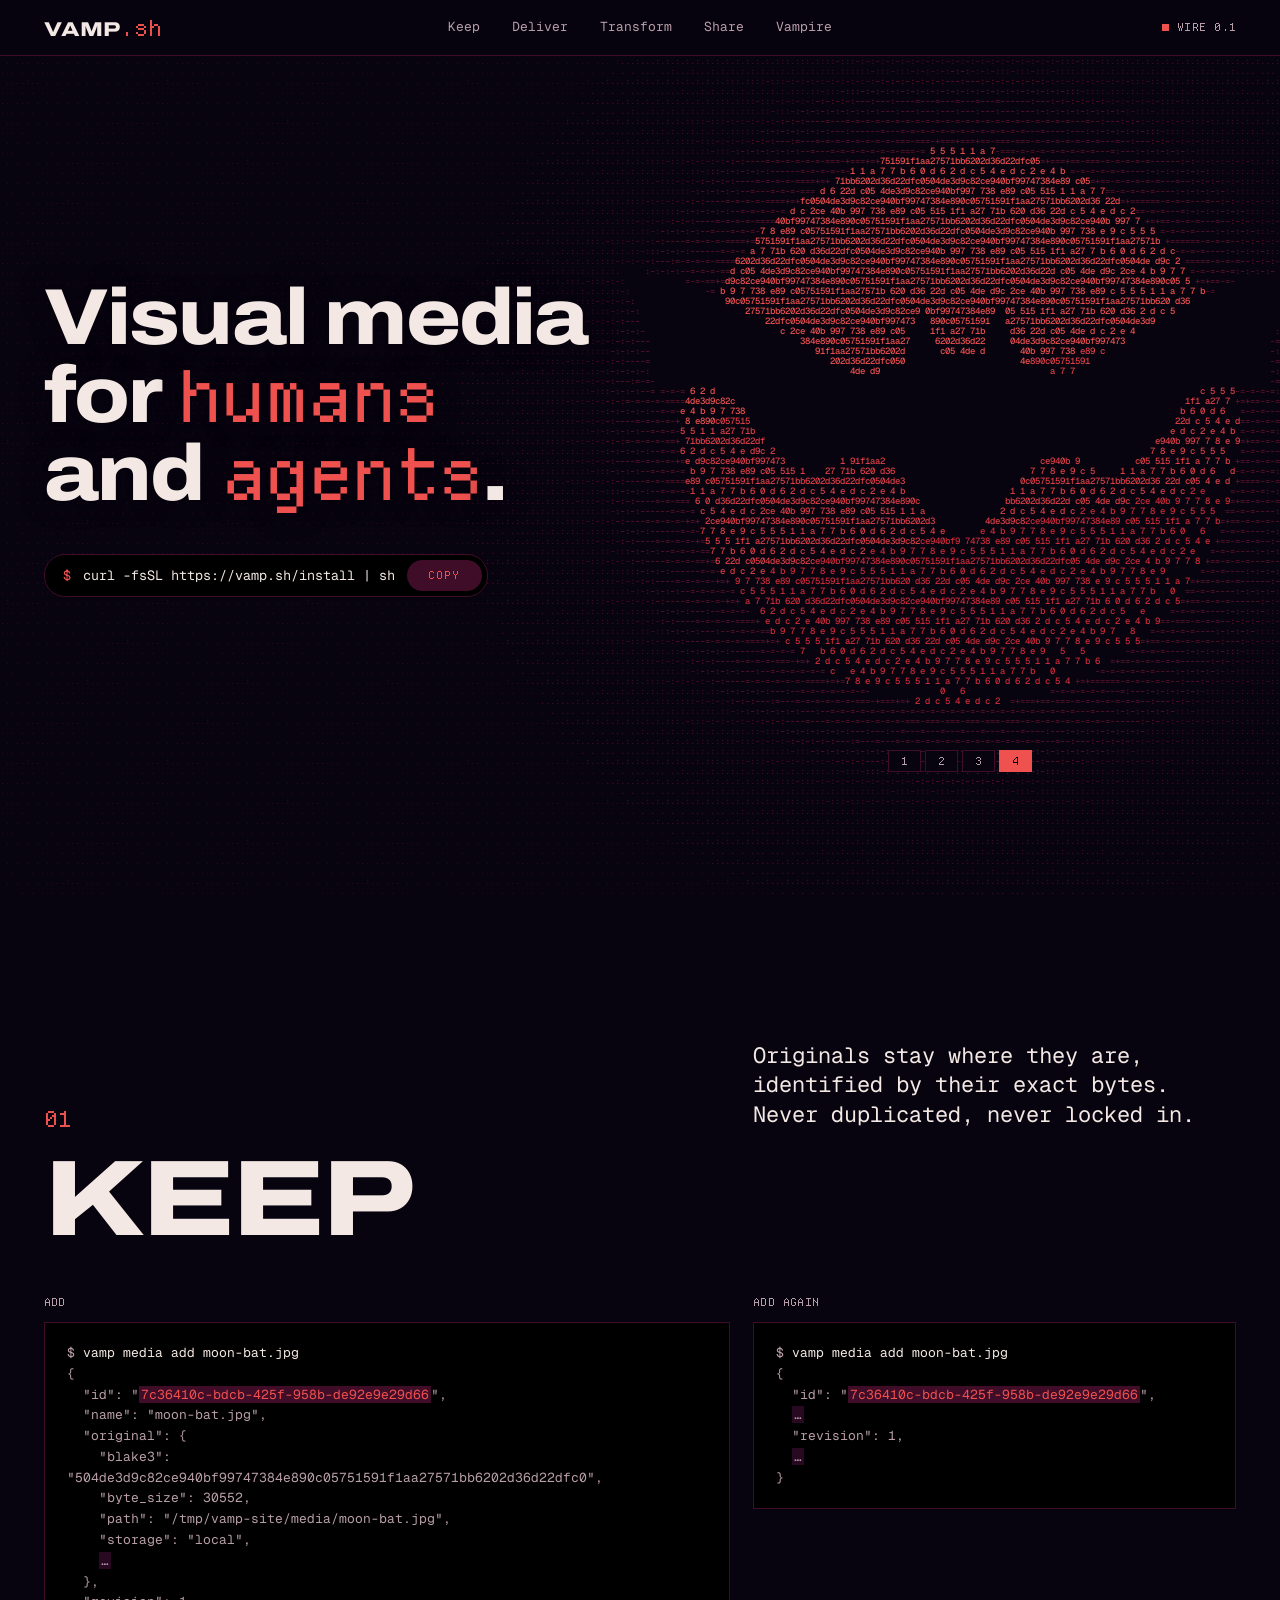
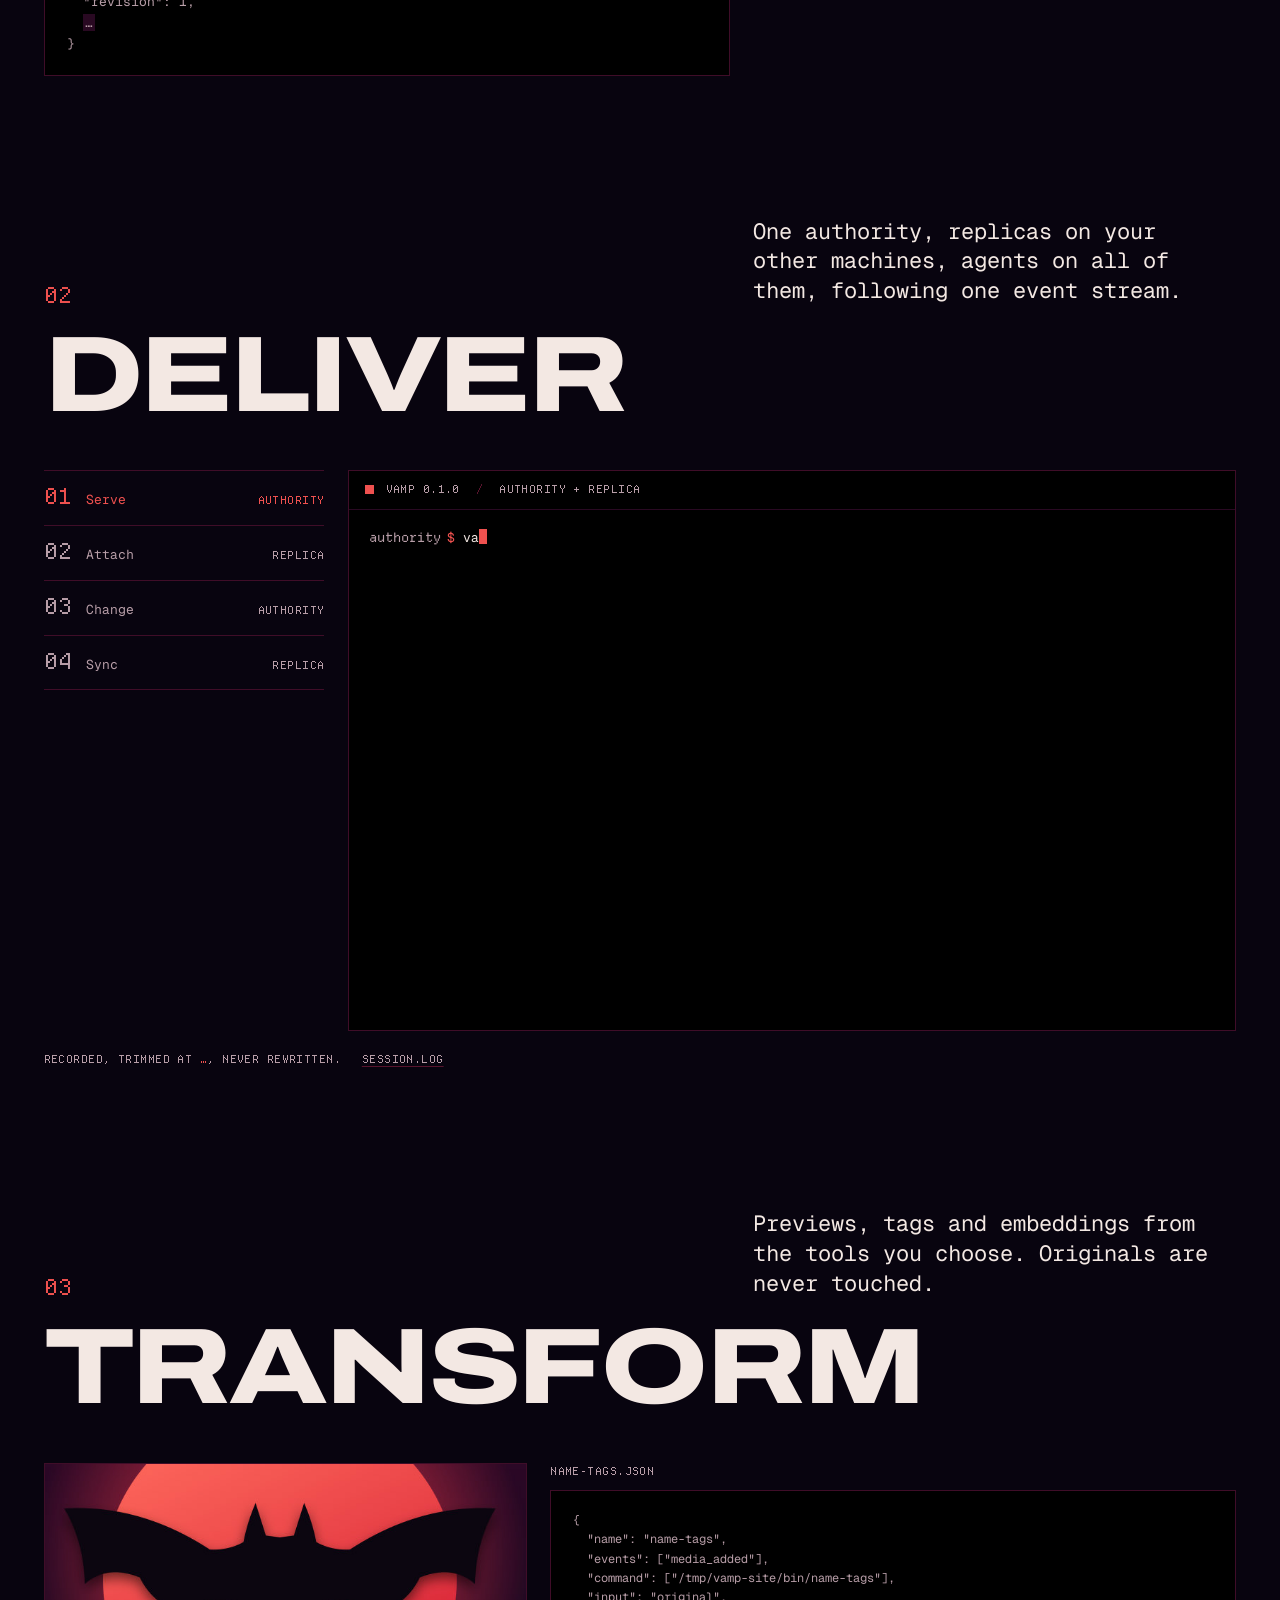
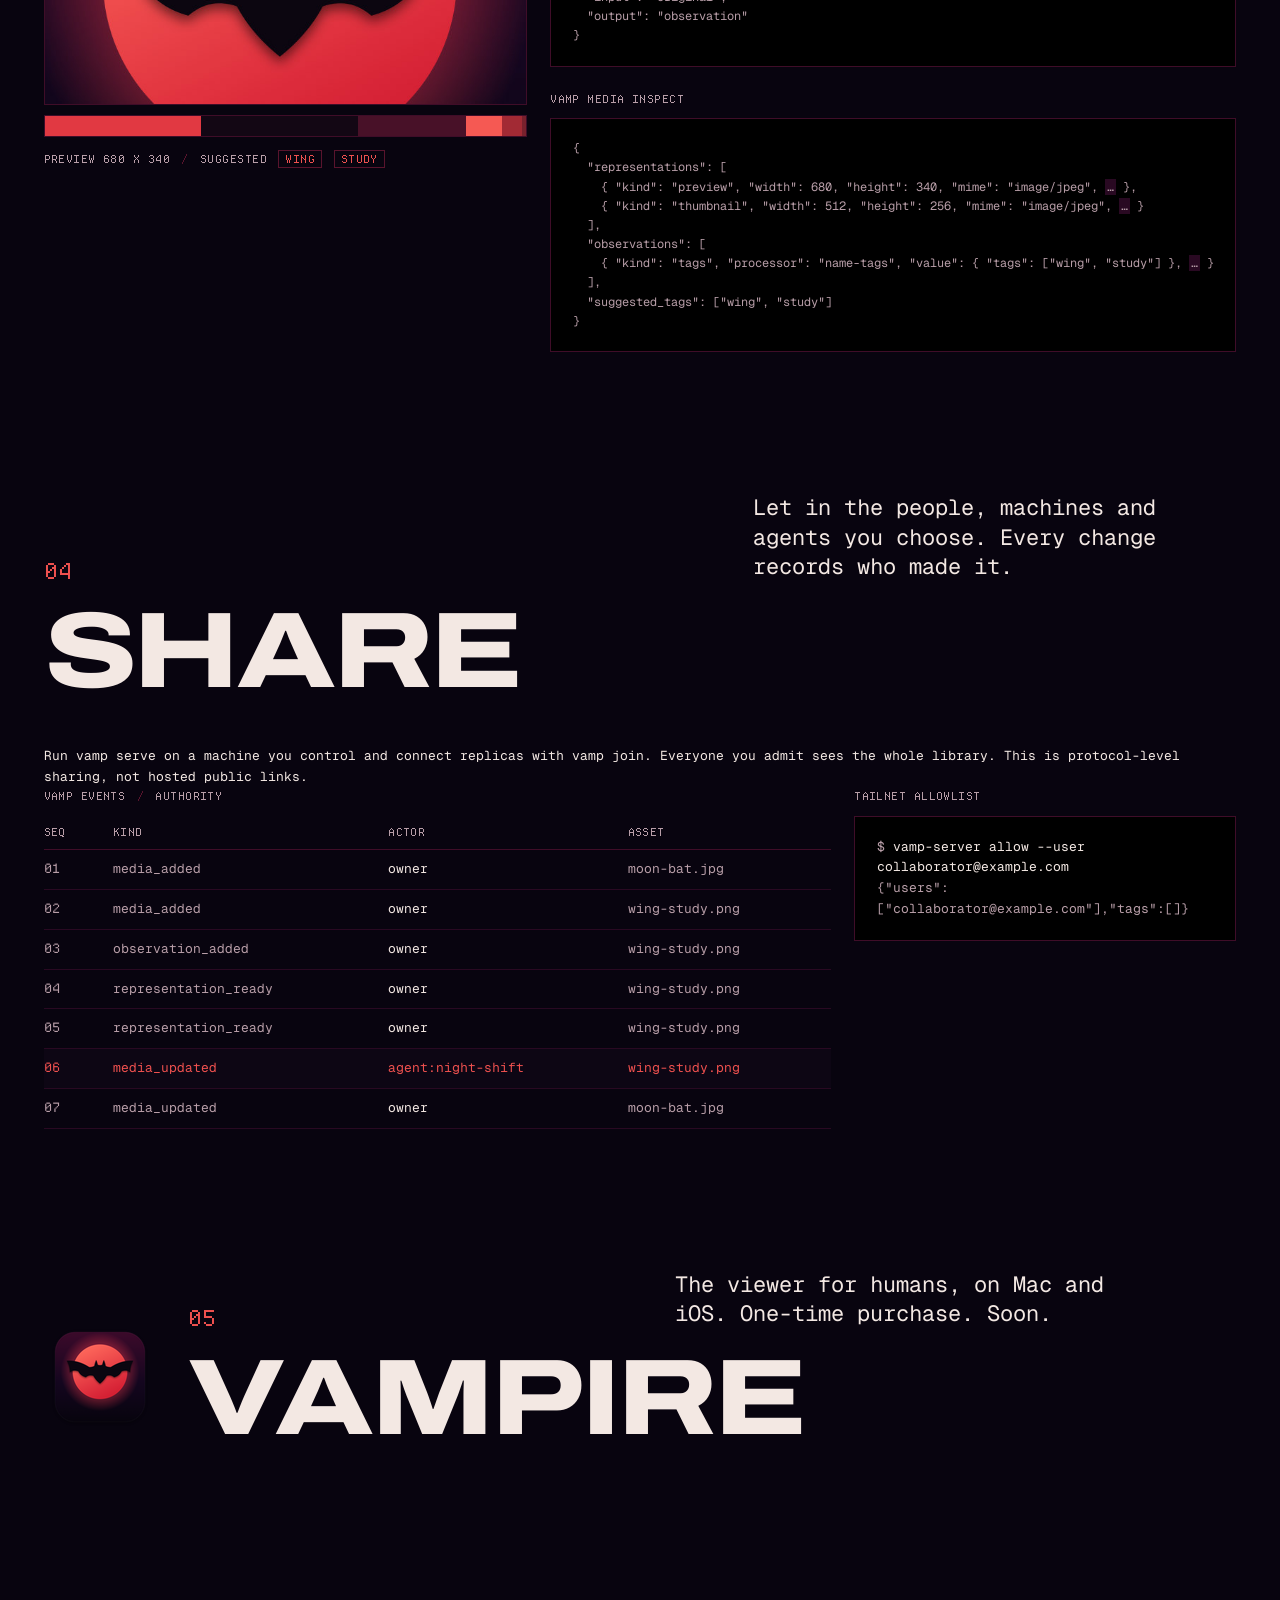
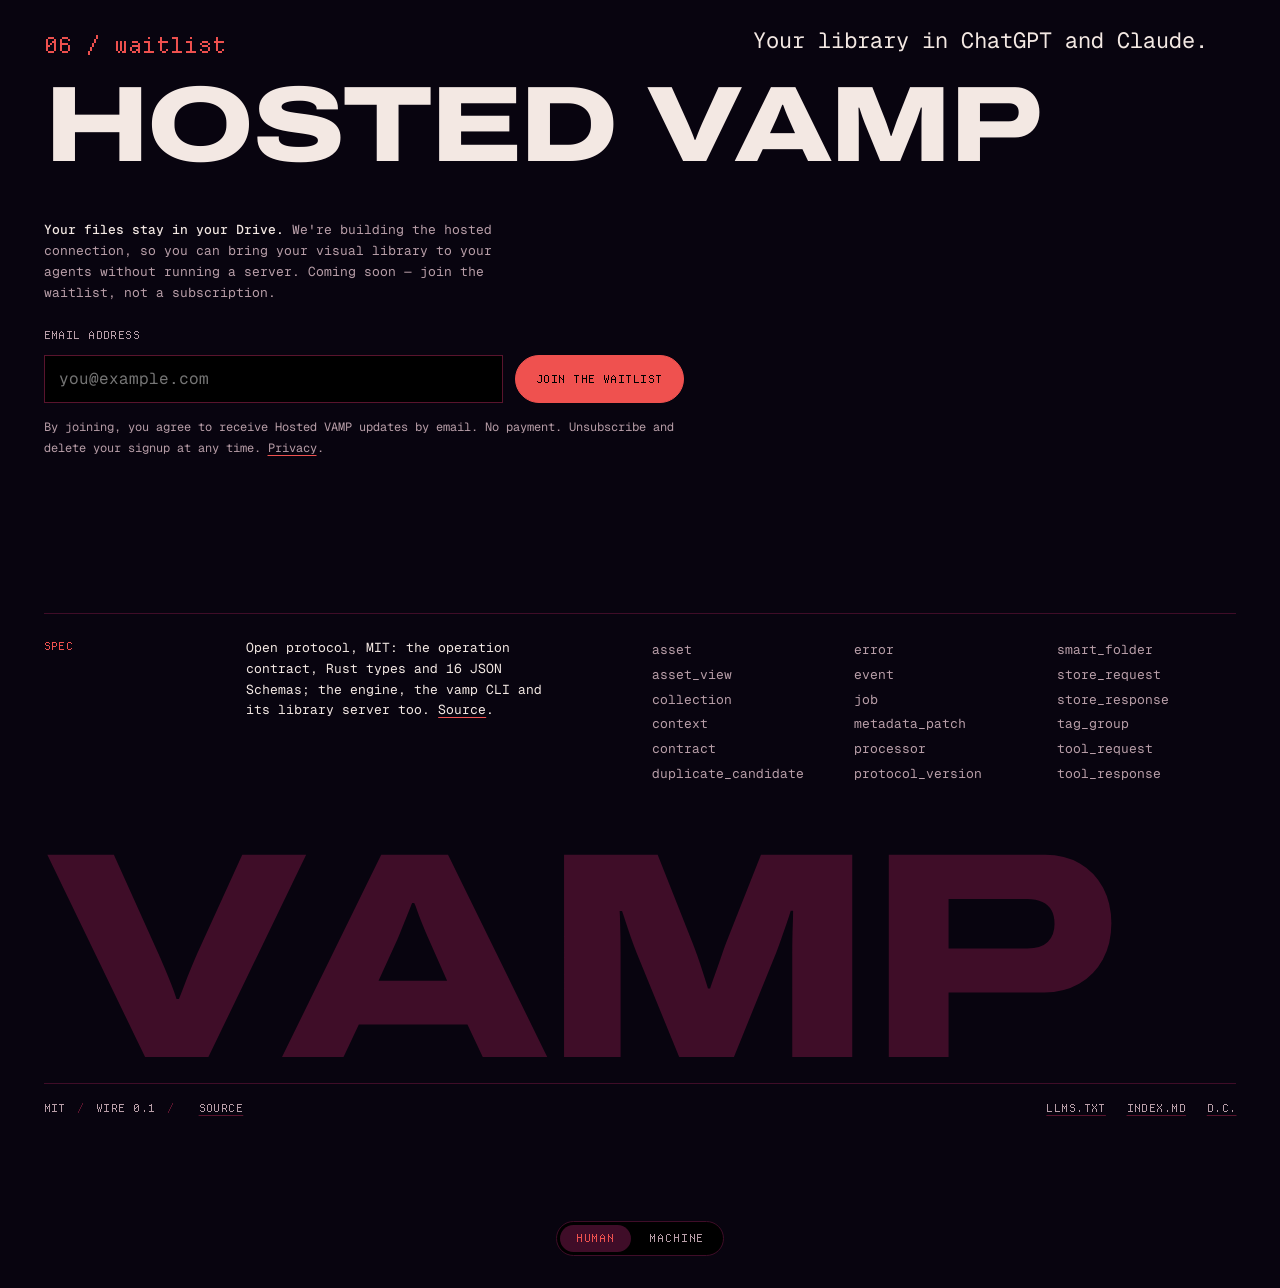
==== commit 0463d980: "site: tagline 'Visual media for humans and agents'" ====
--- a/site/index.html
+++ b/site/index.html
@@ -3,7 +3,7 @@
 <head>
 <meta charset="utf-8">
 <meta name="viewport" content="width=device-width, initial-scale=1">
-<title>VAMP — visual media for humans and agents</title>
+<title>VAMP — Visual media for humans and agents</title>
 <meta name="description" content="VAMP is an open, MIT-licensed visual media protocol for humans and agents: keep your media where it is, deliver it between machines and agents, transform it with your own tools, share it with who you choose.">
 <meta name="theme-color" content="#08040f">
 <meta name="color-scheme" content="dark">
@@ -16,15 +16,15 @@
 <link rel="alternate" type="text/markdown" href="index.md" title="Markdown">
 <meta property="og:type" content="website">
 <meta property="og:site_name" content="VAMP">
-<meta property="og:title" content="VAMP — visual media for humans and agents">
+<meta property="og:title" content="VAMP — Visual media for humans and agents">
 <meta property="og:description" content="Keep your media where it is. Deliver it between machines and agents. Transform it with your own tools. Share it with who you choose.">
 <meta property="og:url" content="https://vamp.sh/">
 <meta property="og:image" content="https://vamp.sh/og.png">
 <meta property="og:image:width" content="1200">
 <meta property="og:image:height" content="630">
-<meta property="og:image:alt" content="VAMP: visual media for humans and agents. The bat and moon drawn in ASCII, coral on aubergine.">
+<meta property="og:image:alt" content="VAMP: Visual media for humans and agents. The bat and moon drawn in ASCII, coral on aubergine.">
 <meta name="twitter:card" content="summary_large_image">
-<meta name="twitter:title" content="VAMP — visual media for humans and agents">
+<meta name="twitter:title" content="VAMP — Visual media for humans and agents">
 <meta name="twitter:description" content="Keep your media where it is. Deliver it between machines and agents. Transform it with your own tools. Share it with who you choose.">
 <meta name="twitter:image" content="https://vamp.sh/og.png">
 <link rel="stylesheet" href="styles.css">
@@ -50,7 +50,7 @@
   <section class="hero" id="top" aria-labelledby="hero-title">
     <canvas class="field" id="field" role="img" aria-label="The VAMP bat and moon, drawn in ASCII from the BLAKE3 digest of the icon"></canvas>
     <div class="hero-copy">
-      <h1 id="hero-title">visual media for <span class="px">humans</span> and <span class="px">agents</span></h1>
+      <h1 id="hero-title">Visual media for <span class="px">humans</span> and <span class="px">agents</span>.</h1>
       <div class="install">
         <div class="install-cmd">
           <span class="prompt" aria-hidden="true">$</span>
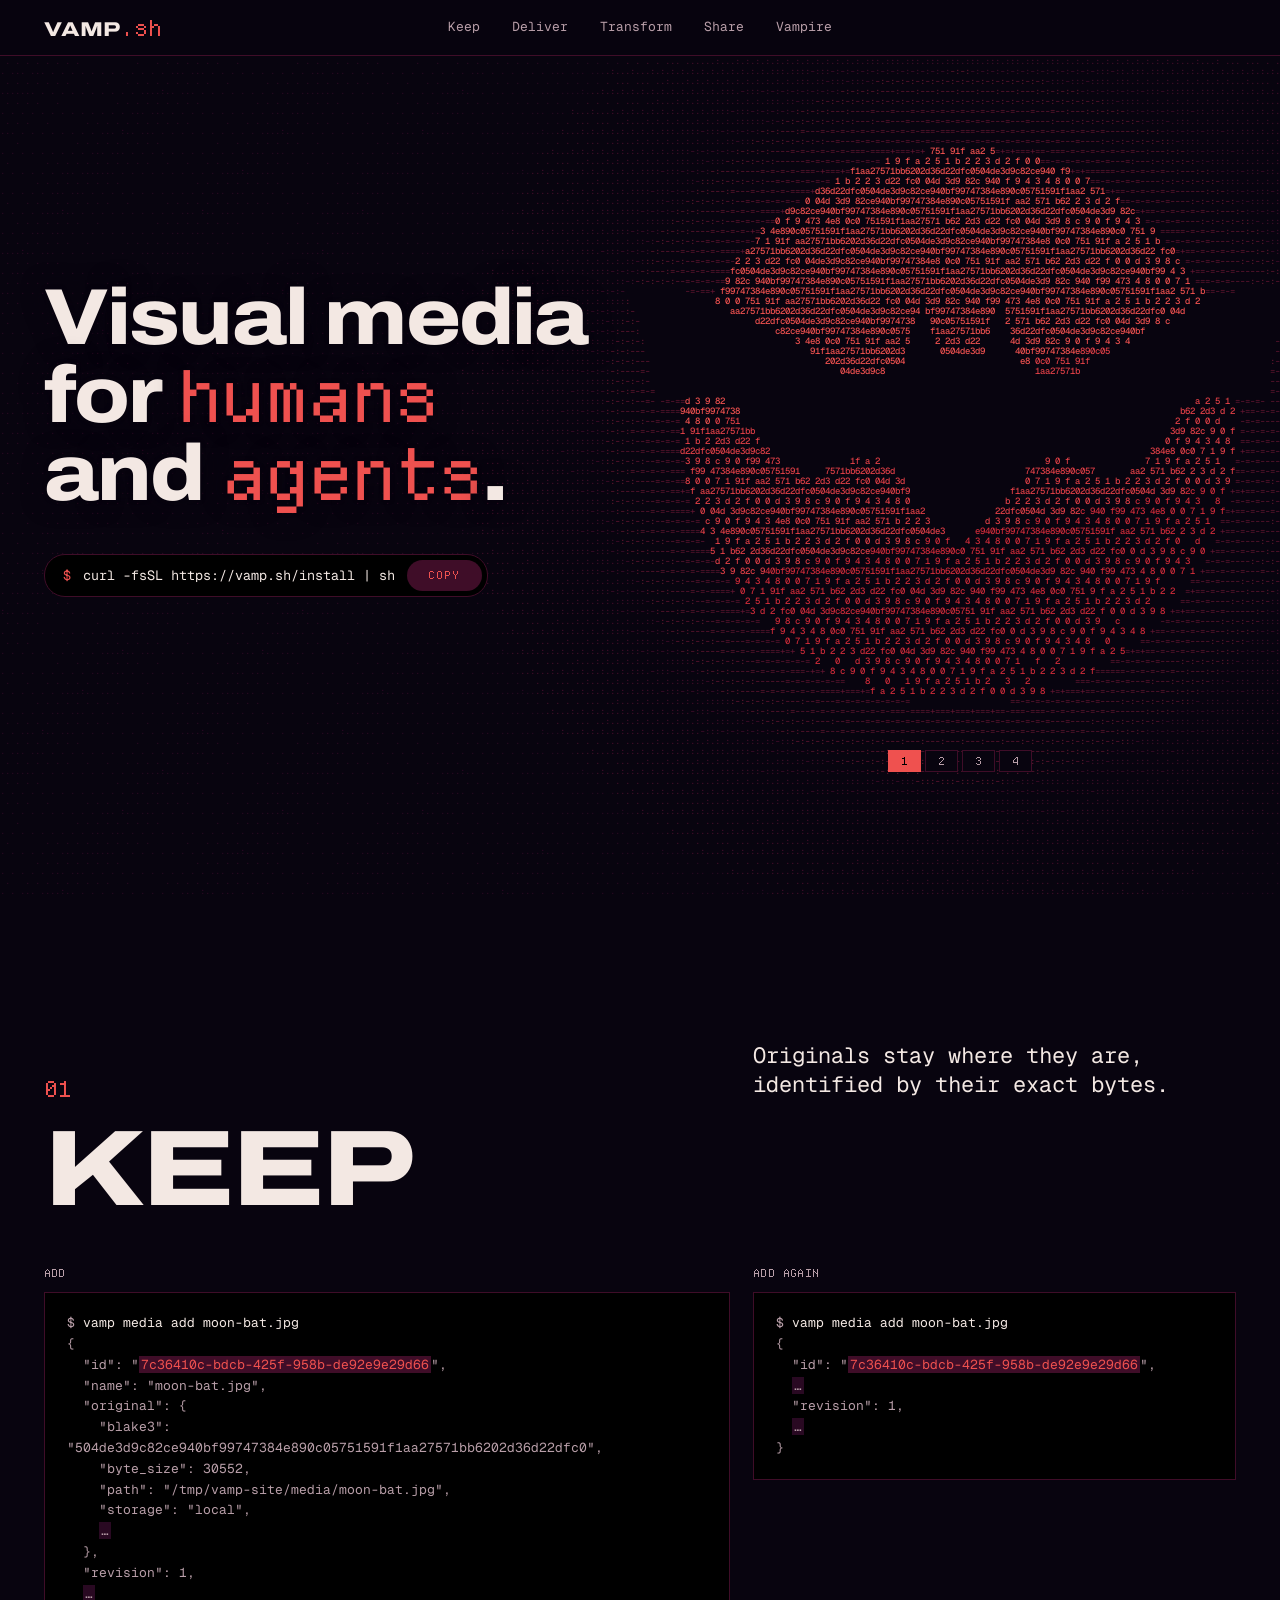
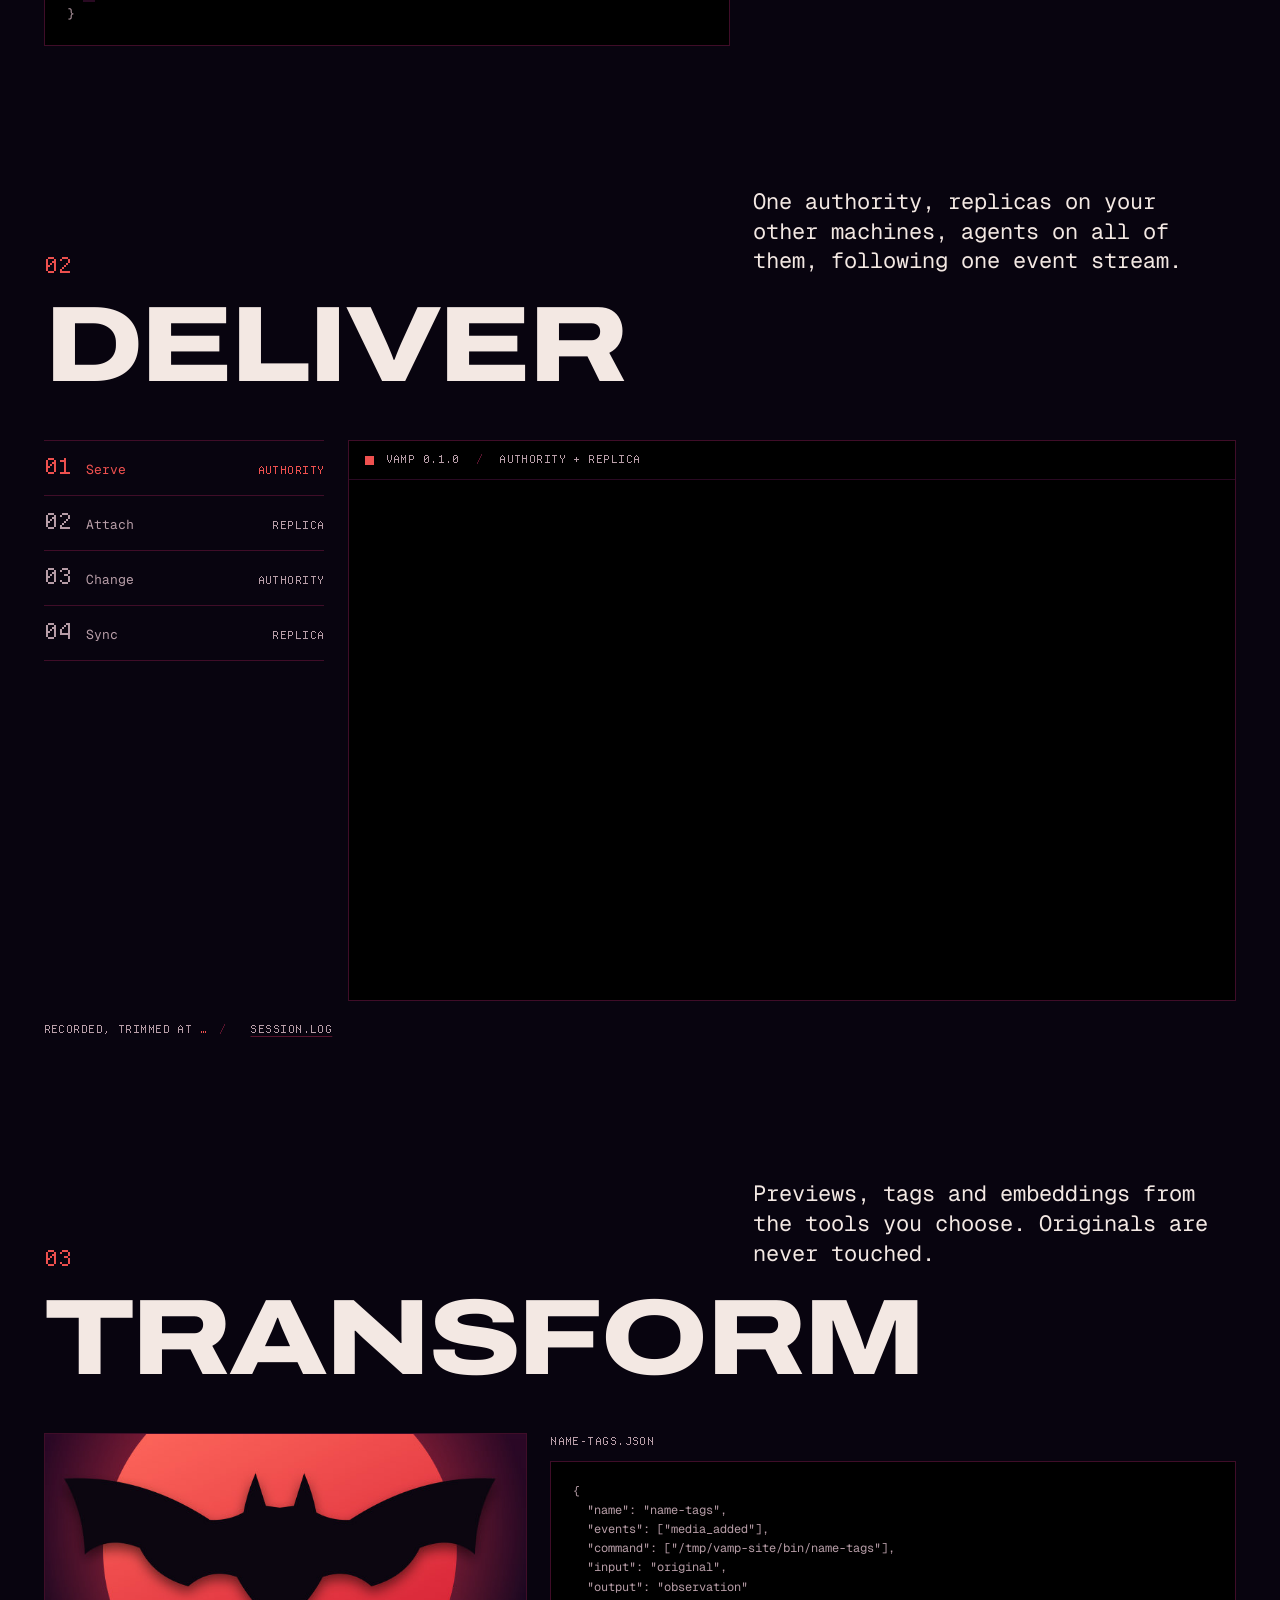
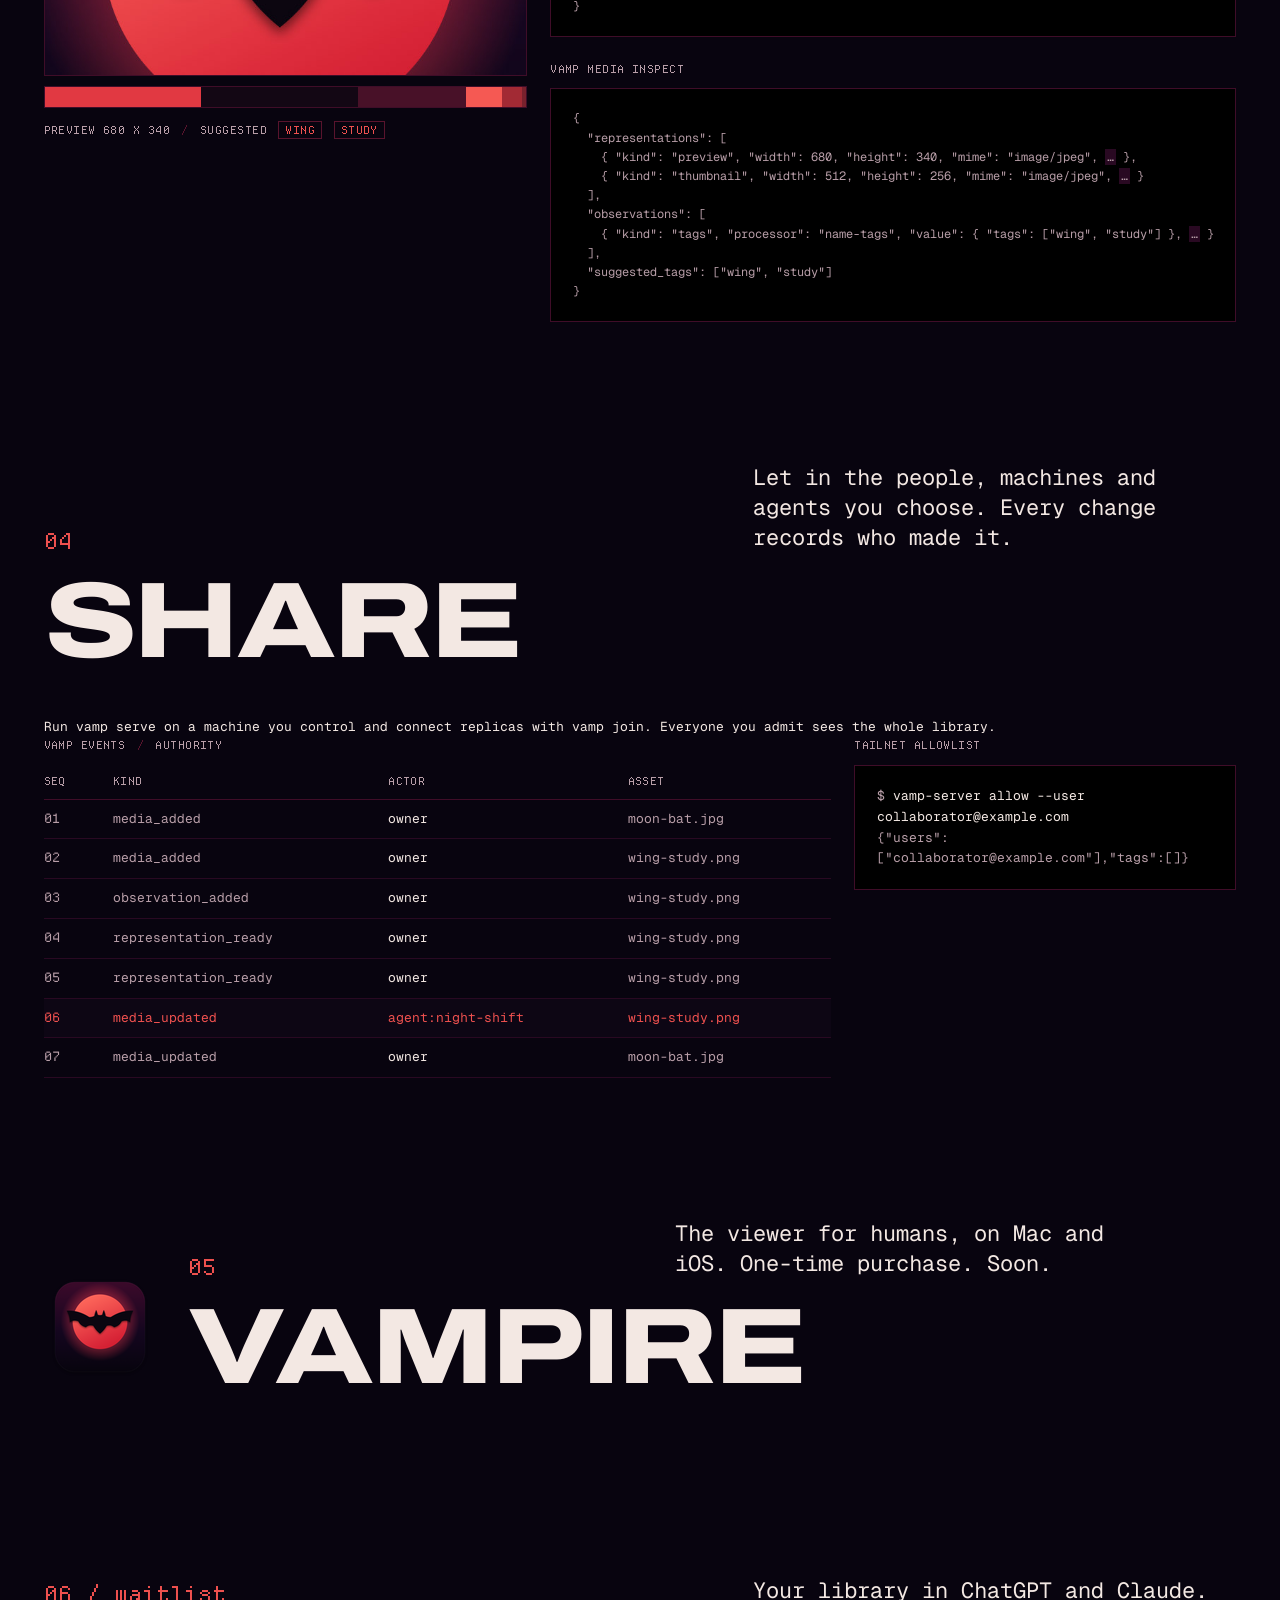
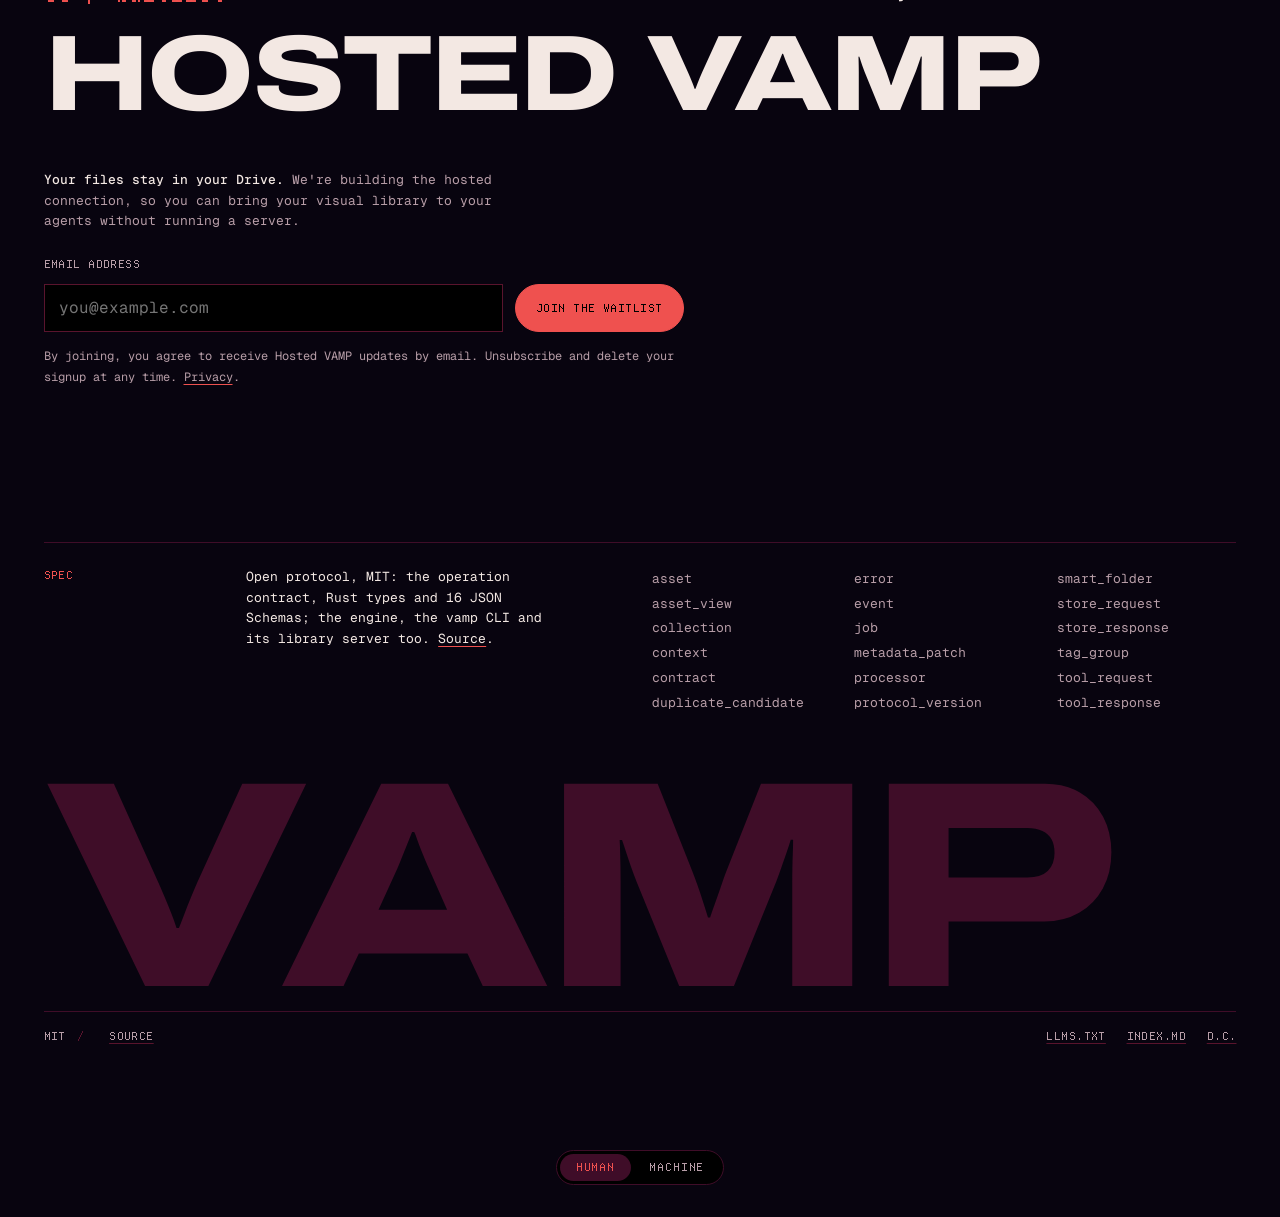
==== commit 8070ab9c: "site: clean homepage copy, drop wire 0.1 badge" ====
--- a/site/index.html
+++ b/site/index.html
@@ -42,7 +42,6 @@
     <a href="#share">Share</a>
     <a href="#vampire">Vampire</a>
   </nav>
-  <p class="nav-meta"><span class="dot" aria-hidden="true"></span>wire 0.1</p>
 </header>
 
 <main id="human">
@@ -69,7 +68,7 @@
     <header class="head">
       <p class="label">01</p>
       <h2 id="keep-title">Keep</h2>
-      <p class="line" data-line="keep">Originals stay where they are, identified by their exact bytes. Never duplicated, never locked in.</p>
+      <p class="line" data-line="keep">Originals stay where they are, identified by their exact bytes.</p>
     </header>
     <div class="keep">
       <div><p class="cap">Add</p><pre class="code card" id="keep-1"></pre></div>
@@ -90,7 +89,7 @@
         <pre class="term-body" id="term" tabindex="0" role="region" aria-label="Recorded vamp session: an authority and a replica"></pre>
       </div>
     </div>
-    <p class="cap note">Recorded, trimmed at <span class="cut">…</span>, never rewritten. <a href="session.log">session.log</a></p>
+    <p class="cap note">Recorded, trimmed at <span class="cut">…</span> <i>/</i> <a href="session.log">session.log</a></p>
   </section>
 
   <section class="section" id="transform" aria-labelledby="transform-title">
@@ -120,7 +119,7 @@
       <h2 id="share-title">Share</h2>
       <p class="line" data-line="share">Let in the people, machines and agents you choose. Every change records who made it.</p>
     </header>
-    <p>Run <code>vamp serve</code> on a machine you control and connect replicas with <code>vamp join</code>. Everyone you admit sees the whole library. This is protocol-level sharing, not hosted public links.</p>
+    <p>Run <code>vamp serve</code> on a machine you control and connect replicas with <code>vamp join</code>. Everyone you admit sees the whole library.</p>
     <div class="share">
       <table class="log">
         <caption class="cap">vamp events <i>/</i> authority</caption>
@@ -149,7 +148,7 @@
       <h2 id="hosted-title">Hosted VAMP</h2>
       <p class="line">Your library in ChatGPT and Claude.</p>
     </header>
-    <p class="hosted-copy"><strong>Your files stay in your Drive.</strong> We're building the hosted connection, so you can bring your visual library to your agents without running a server. Coming soon — join the waitlist, not a subscription.</p>
+    <p class="hosted-copy"><strong>Your files stay in your Drive.</strong> We're building the hosted connection, so you can bring your visual library to your agents without running a server.</p>
     <form class="waitlist" data-waitlist="vamp.sh/hero">
       <label class="cap" for="hosted-email">Email address</label>
       <div class="waitlist-row">
@@ -157,7 +156,7 @@
         <button type="submit">Join the waitlist</button>
       </div>
       <div class="waitlist-trap" aria-hidden="true"><label for="hosted-website">Leave this blank</label><input id="hosted-website" name="website" tabindex="-1" autocomplete="off"></div>
-      <p class="waitlist-privacy" id="hosted-privacy">By joining, you agree to receive Hosted VAMP updates by email. No payment. Unsubscribe and delete your signup at any time. <a href="legal/privacy">Privacy</a>.</p>
+      <p class="waitlist-privacy" id="hosted-privacy">By joining, you agree to receive Hosted VAMP updates by email. Unsubscribe and delete your signup at any time. <a href="legal/privacy">Privacy</a>.</p>
       <p class="waitlist-status" id="hosted-status" data-waitlist-status role="status" aria-live="polite" aria-atomic="true"></p>
       <noscript><p>Email signup needs JavaScript. Please enable it and reload this page.</p></noscript>
     </form>
@@ -171,7 +170,7 @@
     </div>
     <p class="foot-word" aria-hidden="true">VAMP</p>
     <div class="foot-row">
-      <p class="cap">MIT <i>/</i> wire 0.1 <i>/</i> <a href="https://github.com/selfdrivingjazz/vamp">source</a></p>
+      <p class="cap">MIT <i>/</i> <a href="https://github.com/selfdrivingjazz/vamp">source</a></p>
       <p class="cap"><a href="llms.txt">llms.txt</a> <a href="index.md">index.md</a> <a href="#top" title="Da capo: from the top">D.C.</a></p>
     </div>
   </footer>
